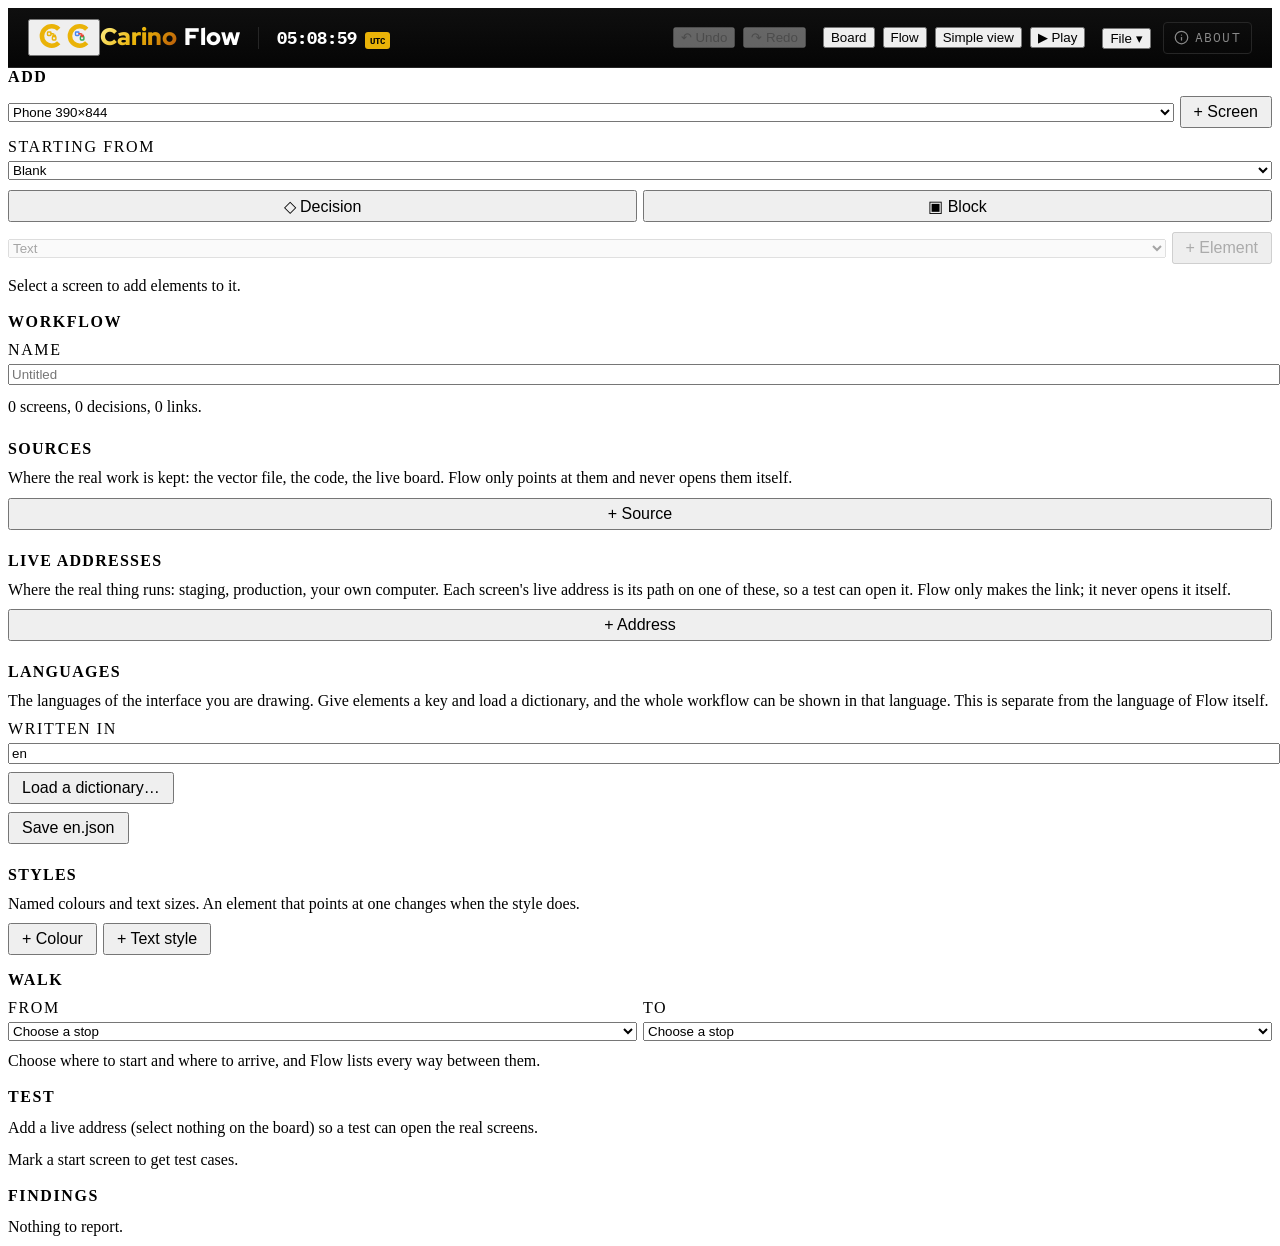
==== index.html @ 0b043e6c "Flow: draw the workflow of a user interface, checked as you draw A client-side tool on Topo's core a" ====
<!DOCTYPE html>
<html lang="en">
<head>
    <link rel="icon" type="image/svg+xml" href="logo.svg">
    <meta charset="UTF-8" />
    <meta name="viewport" content="width=device-width, initial-scale=1.0" />
    <!-- Privacy, not decoration. A workflow being drawn is someone's unreleased
         product, so the page is locked down as if it were secret: no Referer
         to anywhere, scripts from this origin only, and connect-src names
         this origin alone, so a script that got in could not send the
         document anywhere. A source's address (js/model.js safeUrl) is only
         ever a link the visitor clicks; nothing here fetches it. Styles stay
         'unsafe-inline' because the navbar writes style attributes and
         <style> blocks; neither can execute. Meta-delivered, because GitHub
         Pages sets no headers. tests/suites/privacy.js fails on any violation. -->
    <meta http-equiv="Content-Security-Policy" content="default-src 'self'; script-src 'self'; style-src 'self' 'unsafe-inline'; img-src 'self' data: blob:; font-src 'self'; connect-src 'self'; object-src 'none'; frame-src 'none'; base-uri 'none'; form-action 'none'; worker-src 'none'">
    <meta name="referrer" content="no-referrer">
    <title>Flow — Draw a User Interface Workflow</title>
    <!-- carino:head — generated by Carino-Systems/baseline/apply.py from sites.json; edit there, not here -->
    <meta name="description" content="Draw the workflow of a user interface in your browser — screens at any size, the decisions between them and what takes the user from one to the next, checked as you draw.">
    <meta name="carino:line" content="Draw a workflow that checks itself.">
    <link rel="canonical" href="https://flow.carino.systems/">
    <meta property="og:type" content="website">
    <meta property="og:site_name" content="Carino Systems">
    <meta property="og:title" content="Flow">
    <meta property="og:description" content="Draw the workflow of a user interface in your browser — screens at any size, the decisions between them and what takes the user from one to the next, checked as you draw.">
    <meta property="og:url" content="https://flow.carino.systems/">
    <script type="application/ld+json">{"@context": "https://schema.org", "@type": "WebApplication", "name": "Flow", "url": "https://flow.carino.systems/", "description": "Draw the workflow of a user interface in your browser — screens at any size, the decisions between them and what takes the user from one to the next, checked as you draw.", "operatingSystem": "Any (runs in a web browser)", "isAccessibleForFree": true, "author": {"@type": "Person", "name": "Miguel Cariño", "url": "https://carino.systems/"}}</script>
    <!-- /carino:head -->
    <!-- Theme before first paint, so neither theme flashes the other. A file
         rather than inline, because of the CSP above. -->
    <meta name="theme-color" content="#050505" id="carinoThemeColor">
    <script src="js/theme-boot.js"></script>
    <link rel="stylesheet" href="carino-ui.css">
    <link rel="stylesheet" href="fonts/carino-fonts.css">
    <link rel="stylesheet" href="css/app.css">
    <link rel="stylesheet" href="carino-theme.css">
</head>
<body>
<!-- Key words: the navbar shows them under its Language tab. -->
<ul data-carino-words hidden>
  <li>Screens</li>
  <li>Decisions</li>
  <li>Links</li>
  <li>Sources</li>
  <li>Findings</li>
  <li>Languages</li>
  <li>Play</li>
</ul>

    <!-- The editor's controls. carino-navbar.js moves this node into the navbar. -->
    <div class="flow-actions" data-carino-actions>
        <button id="undoBtn" class="cs-btn" data-act="undo" title="Undo (Ctrl+Z)" disabled>↶ Undo</button>
        <button id="redoBtn" class="cs-btn" data-act="redo" title="Redo (Ctrl+Shift+Z)" disabled>↷ Redo</button>
        <div class="cs-vdiv"></div>
        <!-- Two ways of looking at the same workflow, and Play. -->
        <button id="viewBoard" class="cs-btn" data-act="view-board" aria-pressed="true" title="Screens at their real size, where you put them">Board</button>
        <button id="viewFlow" class="cs-btn" data-act="view-flow" aria-pressed="false" title="Every screen as a card, laid out from the links">Flow</button>
        <button id="simpleBtn" class="cs-btn" data-act="simple">Simple view</button>
        <button id="playBtn" class="cs-btn primary" data-act="play" title="Click through the workflow from the start">▶ Play</button>
        <div class="cs-vdiv"></div>
        <div class="cs-menu">
            <button id="fileMenuBtn" class="cs-btn" aria-haspopup="true" aria-expanded="false">File <span class="cs-caret">▾</span></button>
            <div class="cs-menu-panel" role="menu" aria-labelledby="fileMenuBtn" hidden>
                <button class="cs-menu-item" role="menuitem" data-act="new">New workflow</button>
                <button class="cs-menu-item" role="menuitem" data-act="open">Open a file…</button>
                <button class="cs-menu-item" role="menuitem" data-act="save">Save a copy <span class="cs-menu-note">.json</span></button>
                <button class="cs-menu-item" role="menuitem" data-act="export-open">Export… <span class="cs-menu-note">pictures, report, link</span></button>
                <div class="cs-menu-div"></div>
                <!-- Only when this page is served by a Flow server (js/live.js). -->
                <button class="cs-menu-item" role="menuitem" data-act="live" id="liveMenu" hidden>Live… <span class="cs-menu-note">work on it together</span></button>
                <button class="cs-menu-item" role="menuitem" data-act="lib">Your workflows… <span class="cs-menu-note">in this browser</span></button>
                <div class="cs-menu-div"></div>
                <button class="cs-menu-item" role="menuitem" data-act="merge">Merge a part back in…</button>
                <button class="cs-menu-item" role="menuitem" data-act="sheet-in">Bring in a copy sheet… <span class="cs-menu-note">.csv</span></button>
                <div class="cs-menu-div"></div>
                <button class="cs-menu-item" role="menuitem" data-act="example">Open the example</button>
            </div>
        </div>
    </div>

    <!-- Workspace shell (carino-ui.css): the rail on the left, the board as the
         pane. At 900px and below carino-ui.js turns the rail into a drawer. -->
    <div class="ws flow-ws">
        <aside class="ws-rail flow-rail">
            <section class="rail-sec">
                <h2 class="rail-title">Add</h2>
                <div class="pf-inline">
                    <select class="select" id="addPreset" aria-label="Size of the new screen">
                        <option value="phone">Phone 390×844</option>
                        <option value="tablet">Tablet 820×1180</option>
                        <option value="laptop">Laptop 1366×768</option>
                        <option value="desktop">Desktop 1920×1080</option>
                        <option value="watch">Watch 198×242</option>
                        <option value="tv">TV 1920×1080</option>
                    </select>
                    <button type="button" class="btn btn-primary sm" data-act="add-screen">+ Screen</button>
                </div>
                <label class="pf"><span class="pf-l">Starting from</span><select class="select" id="addTemplate" aria-label="Template of the new screen"></select></label>
                <div class="pf-cols two">
                    <button type="button" class="btn btn-ghost sm" data-act="add-decision">◇ Decision</button>
                    <button type="button" class="btn btn-ghost sm" data-act="add-block" title="A group of elements drawn once and placed on many screens">▣ Block</button>
                </div>
                <div class="pf-inline">
                    <select class="select" id="addType" aria-label="Element to add" disabled></select>
                    <button type="button" class="btn btn-ghost sm" data-act="add-el" disabled>+ Element</button>
                </div>
                <p id="addHint" class="pf-note">Select a screen to add elements to it.</p>
            </section>

            <section class="rail-sec" id="railProps"></section>

            <section class="rail-sec">
                <h2 class="rail-title">Walk</h2>
                <div id="railWalk" class="rail-walk"></div>
            </section>

            <section class="rail-sec">
                <h2 class="rail-title">Test</h2>
                <div id="railTest" class="rail-walk"></div>
            </section>

            <section class="rail-sec">
                <h2 class="rail-title">Findings <span id="findingsCount" class="count"></span></h2>
                <div id="railFindings"></div>
            </section>

            <div data-carino-about hidden>
                <p>Flow draws the workflow of a user interface: its screens at any size, the decisions between them and what takes the user from one to the next. It checks the workflow as you draw.</p>
                <p>Runs in your browser. Nothing you add here is uploaded, and the addresses you save as sources are only links: Flow never opens them itself.</p>
                <p>The file format is published: <a href="https://github.com/MiguelCarino/Flow/blob/main/docs/FORMAT.md" target="_blank" rel="noopener">docs/FORMAT.md</a></p>
            </div>
            <div data-carino-howto hidden>
                <!-- Each line is a label and a whole sentence, so each translates as one piece. -->
                <p><strong>Screens:</strong> <span>Add a screen from the left, then select it to add text, buttons and inputs to it.</span></p>
                <p><strong>Links:</strong> <span>Select a stop and drag the blue arrow beside it onto another. Select the link to write what the user does and under which condition.</span></p>
                <p><strong>Decisions:</strong> <span>A decision is a question the system answers. Give it one branch per answer.</span></p>
                <p><strong>Sizes:</strong> <span>A screen can have several sizes. Its links belong to the screen, so the workflow is drawn once.</span></p>
                <p><strong>Flow view:</strong> <span>Shows every screen as a card, laid out from the links.</span></p>
                <p><strong>Walk:</strong> <span>Lists every way from one stop to another.</span></p>
                <p><strong>Play:</strong> <span>Clicks through the workflow from the start.</span></p>
                <p><strong>Test:</strong> <span>Add a live address (staging, say) and give screens their path on it. Flow lists every way from the start to an end as a test case. Run one: open each real screen in another tab and say whether it is as drawn.</span></p>
                <p><strong>Export:</strong> <span>File, Export gives the whole workflow, the selected screens, one marked way or one screen, as a document that merges back, pictures, a storyboard, a report, a copy sheet or a sealed link.</span></p>
                <p><strong>Live:</strong> <span>On a Flow server, File, Live starts a room: everyone with its link works on the workflow at once, and sees where the others point. The server only passes on what the browsers have encrypted.</span></p>
                <p><strong>Your workflows:</strong> <span>Keeps workflows in this browser, saving themselves on every change.</span></p>
                <p><strong>Languages:</strong> <span>Give elements a dictionary key and load the interface's dictionaries (es.json and so on) to show the whole workflow in another language. This is separate from the language of Flow itself.</span></p>
                <p><strong>Blocks and styles:</strong> <span>A block is drawn once and placed on many screens; a style is a named colour or text size. Change either and everything that uses it follows.</span></p>
                <p><strong>Select several:</strong> <span>Hold Shift and click, or hold Shift and drag a box. Then move, line up, space out, duplicate or delete them together.</span></p>
                <p><strong>Move around:</strong> <span>Drag the background, scroll to pan, and hold Ctrl while scrolling to zoom. On a touch screen, pinch with two fingers.</span></p>
                <p><strong>Keys:</strong> <span>Delete removes the selection, the arrows move it, Ctrl+D duplicates it, Ctrl+A selects all, Ctrl+Z undoes, Ctrl+S saves a copy.</span></p>
            </div>
        </aside>

        <main class="ws-pane flow-board grid-bg" id="boardPane">
            <!-- A document written by a newer Flow opens read-only: saving it
                 through this build would drop whatever the newer build added. -->
            <p id="roBanner" class="ro-banner" hidden>This workflow was made by a newer Flow. It is open to read only.</p>
            <svg id="board" class="flow-svg" xmlns="http://www.w3.org/2000/svg" role="img" aria-label="The workflow"></svg>
            <div id="boardEmpty" class="board-empty" hidden>
                <p class="be-title">Nothing here yet</p>
                <p>Add a screen from the left, or <button type="button" class="linklike" data-act="example">open the example</button>.</p>
            </div>
            <div class="board-bar">
                <button type="button" class="btn btn-ghost sm ws-toggle" data-ws-toggle aria-label="Open the panel">☰</button>
                <button type="button" class="btn btn-ghost sm" data-act="zoom-out" aria-label="Zoom out">−</button>
                <span id="zoomLabel" class="zoom-label">50%</span>
                <button type="button" class="btn btn-ghost sm" data-act="zoom-in" aria-label="Zoom in">+</button>
                <button type="button" class="btn btn-ghost sm" data-act="fit">Fit</button>
                <button type="button" id="liveTag" class="live-tag" data-act="live" hidden></button>
                <span id="keptTag" class="kept-tag" title="This workflow is kept in this browser and saves itself on every change" hidden>Kept</span>
            </div>
            <!-- The language of the workflow that is open. Flow's own language
                 is the navbar's; this changes only what the drawn screens say. -->
            <div id="langBar" class="lang-bar" hidden>
                <label for="flowLang">Workflow shown in</label>
                <select class="select" id="flowLang" title="The language of the interface you are drawing. It does not change the language of Flow itself."></select>
            </div>
            <!-- The Simple view's heading, over the board (js/simple.js). -->
            <div id="simpleBar" class="simple-bar" hidden></div>
            <div id="testPane" class="play-pane" role="region" aria-label="Test run" hidden></div>
            <div id="playPane" class="play-pane" role="region" aria-label="Play" hidden></div>
            <p id="status" class="status" role="status" aria-live="polite" hidden></p>
        </main>
        <div class="ws-scrim"></div>
    </div>

    <input type="file" id="filePick" accept=".json,application/json" hidden>
    <input type="file" id="anyPick" accept=".json,.csv,application/json,text/csv" hidden>

    <dialog id="exportDlg" class="dlg" aria-labelledby="exportTitle">
        <h2 id="exportTitle" class="rail-title">Export</h2>
        <fieldset class="dlg-set">
            <legend class="pf-l">What</legend>
            <label class="pf-check"><input type="radio" name="exportWhat" value="all" checked> <span>The whole workflow</span></label>
            <label class="pf-check"><input type="radio" name="exportWhat" value="selected"> <span>The selected screens and decisions</span></label>
            <label class="pf-check"><input type="radio" name="exportWhat" value="path"> <span>The way marked in Walk</span></label>
            <label class="pf-check"><input type="radio" name="exportWhat" value="screen"> <span>The selected screen, every size of it</span></label>
        </fieldset>
        <label class="pf"><span class="pf-l">As</span>
            <select class="select" id="exportAs">
                <option value="doc">A document that can be merged back (.flow.json)</option>
                <option value="map">One picture of the workflow, as it is on show</option>
                <option value="screens">A picture of each screen</option>
                <option value="storyboard">A storyboard of the marked way</option>
                <option value="report">A report to read, send or print (.html)</option>
                <option value="sheet">A copy sheet of every text (.csv)</option>
                <option value="cases">The test cases, whole workflow (.csv)</option>
                <option value="link">A sealed link</option>
            </select>
        </label>
        <label class="pf" id="exportPicOpts" hidden><span class="pf-l">Picture</span>
            <select class="select" id="exportFormat">
                <option value="png2">PNG, twice the size (sharp on any screen)</option>
                <option value="png1">PNG, actual size</option>
                <option value="png3">PNG, three times the size</option>
                <option value="svg">SVG (lines stay sharp at any size)</option>
            </select>
        </label>
        <div id="exportLinkOpts" hidden>
            <label class="pf"><span class="pf-l">Passphrase, 8 characters or more</span>
                <input class="input" type="text" id="exportPass" autocomplete="off" spellcheck="false">
            </label>
            <label class="pf-check"><input type="checkbox" id="exportSimple"> <span>Open it in the Simple view</span></label>
            <p class="pf-note">The workflow is encrypted here with this passphrase and put after the # of the link, which a browser never sends to a server. Whoever has both the link and the passphrase can open it.</p>
        </div>
        <label class="pf-check" id="exportSourcesRow" hidden><input type="checkbox" id="exportNoSources"> <span>Leave out where the real work is kept (the sources)</span></label>
        <div id="exportLinkOut" hidden>
            <textarea class="textarea" id="exportLink" rows="3" readonly aria-label="The sealed link"></textarea>
            <button type="button" class="btn btn-ghost sm" data-act="export-copy">Copy the link</button>
        </div>
        <p id="exportMsg" class="pf-note dlg-msg" role="status" aria-live="polite"></p>
        <div class="dlg-foot">
            <button type="button" class="btn btn-primary sm" id="exportGo" data-act="export-go">Export</button>
            <button type="button" class="btn btn-ghost sm" id="exportPrint" data-act="export-print" hidden>Open to print</button>
            <button type="button" class="btn btn-ghost sm" data-act="dlg-close" data-dlg="exportDlg">Close</button>
        </div>
    </dialog>

    <dialog id="libDlg" class="dlg" aria-labelledby="libTitle">
        <h2 id="libTitle" class="rail-title">Your workflows</h2>
        <p class="pf-note">Kept in this browser, on this computer. Nothing here is uploaded; clearing the browser's data removes them, so save a copy of what matters.</p>
        <div id="libList" class="lib-list"></div>
        <p id="libKeptNote" class="pf-note" hidden>The workflow that is open is kept, and saves itself on every change.</p>
        <div class="dlg-foot">
            <button type="button" class="btn btn-primary sm" id="libKeep" data-act="lib-keep">Keep the workflow that is open</button>
            <button type="button" class="btn btn-ghost sm" data-act="dlg-close" data-dlg="libDlg">Close</button>
        </div>
    </dialog>

    <dialog id="liveDlg" class="dlg" aria-labelledby="liveTitle">
        <h2 id="liveTitle" class="rail-title">Live</h2>
        <div id="liveBody" class="dlg-body"></div>
    </dialog>

    <dialog id="passDlg" class="dlg" aria-labelledby="passTitle">
        <h2 id="passTitle" class="rail-title">A sealed link</h2>
        <p class="pf-note">This link carries a workflow that only its passphrase opens. Whoever sent it has the passphrase.</p>
        <label class="pf"><span class="pf-l">Passphrase</span>
            <input class="input" type="text" id="passInput" autocomplete="off" spellcheck="false">
        </label>
        <p id="passMsg" class="pf-note dlg-msg" role="status" aria-live="polite"></p>
        <div class="dlg-foot">
            <button type="button" class="btn btn-primary sm" data-act="pass-go">Open it</button>
            <button type="button" class="btn btn-ghost sm" data-act="dlg-close" data-dlg="passDlg">Not now</button>
        </div>
    </dialog>
    <input type="file" id="dictPick" accept=".json,application/json" hidden>

    <script src="js/state.js"></script>
    <script src="js/i18n.js"></script>
    <script src="js/words-es.js"></script>
    <script src="js/words-pt-BR.js"></script>
    <script src="js/words-ja.js"></script>
    <script src="js/words-ru.js"></script>
    <script src="js/model.js"></script>
    <script src="js/data.js"></script>
    <script src="js/diagnostics.js"></script>
    <script src="js/ui.js"></script>
    <script src="js/lang.js"></script>
    <script src="js/flowview.js"></script>
    <script src="js/play.js"></script>
    <script src="js/simple.js"></script>
    <script src="js/test.js"></script>
    <script src="js/export.js"></script>
    <script src="js/share.js"></script>
    <script src="js/library.js"></script>
    <script src="js/live.js"></script>
    <script src="js/app.js"></script>
<script src="carino-navbar.js" data-app="Flow" data-repo="Flow" data-license="AGPL-3.0" defer></script>
<script src="carino-theme.js" data-mark="logo.svg" data-mark-color="logo-color.svg" defer></script>
<script src="carino-ui.js" defer></script>
<script src="carino-lang.js" defer></script>
</body>
</html>
---- fonts/carino-fonts.css ----
/* Carino brand fonts — self-hosted (IBM Plex Mono/Sans + Red Hat Display), latin + latin-ext + cyrillic.
   Generated from upstream OFL sources; replaces the Google Fonts <link>.
   Licences and required copyright notices: ./OFL.txt (SIL OFL 1.1). */
/* latin-ext */
@font-face {
  font-family: 'IBM Plex Mono';
  font-style: normal;
  font-weight: 400;
  font-display: swap;
  src: url(./IBMPlexMono-400-latin-ext.woff2) format('woff2');
  unicode-range: U+0100-02BA, U+02BD-02C5, U+02C7-02CC, U+02CE-02D7, U+02DD-02FF, U+0304, U+0308, U+0329, U+1D00-1DBF, U+1E00-1E9F, U+1EF2-1EFF, U+2020, U+20A0-20AB, U+20AD-20C0, U+2113, U+2C60-2C7F, U+A720-A7FF;
}
/* latin */
@font-face {
  font-family: 'IBM Plex Mono';
  font-style: normal;
  font-weight: 400;
  font-display: swap;
  src: url(./IBMPlexMono-400-latin.woff2) format('woff2');
  unicode-range: U+0000-00FF, U+0131, U+0152-0153, U+02BB-02BC, U+02C6, U+02DA, U+02DC, U+0304, U+0308, U+0329, U+2000-206F, U+20AC, U+2122, U+2191, U+2193, U+2212, U+2215, U+FEFF, U+FFFD;
}
/* latin-ext */
@font-face {
  font-family: 'IBM Plex Mono';
  font-style: normal;
  font-weight: 500;
  font-display: swap;
  src: url(./IBMPlexMono-500-latin-ext.woff2) format('woff2');
  unicode-range: U+0100-02BA, U+02BD-02C5, U+02C7-02CC, U+02CE-02D7, U+02DD-02FF, U+0304, U+0308, U+0329, U+1D00-1DBF, U+1E00-1E9F, U+1EF2-1EFF, U+2020, U+20A0-20AB, U+20AD-20C0, U+2113, U+2C60-2C7F, U+A720-A7FF;
}
/* latin */
@font-face {
  font-family: 'IBM Plex Mono';
  font-style: normal;
  font-weight: 500;
  font-display: swap;
  src: url(./IBMPlexMono-500-latin.woff2) format('woff2');
  unicode-range: U+0000-00FF, U+0131, U+0152-0153, U+02BB-02BC, U+02C6, U+02DA, U+02DC, U+0304, U+0308, U+0329, U+2000-206F, U+20AC, U+2122, U+2191, U+2193, U+2212, U+2215, U+FEFF, U+FFFD;
}
/* latin-ext */
@font-face {
  font-family: 'IBM Plex Mono';
  font-style: normal;
  font-weight: 600;
  font-display: swap;
  src: url(./IBMPlexMono-600-latin-ext.woff2) format('woff2');
  unicode-range: U+0100-02BA, U+02BD-02C5, U+02C7-02CC, U+02CE-02D7, U+02DD-02FF, U+0304, U+0308, U+0329, U+1D00-1DBF, U+1E00-1E9F, U+1EF2-1EFF, U+2020, U+20A0-20AB, U+20AD-20C0, U+2113, U+2C60-2C7F, U+A720-A7FF;
}
/* latin */
@font-face {
  font-family: 'IBM Plex Mono';
  font-style: normal;
  font-weight: 600;
  font-display: swap;
  src: url(./IBMPlexMono-600-latin.woff2) format('woff2');
  unicode-range: U+0000-00FF, U+0131, U+0152-0153, U+02BB-02BC, U+02C6, U+02DA, U+02DC, U+0304, U+0308, U+0329, U+2000-206F, U+20AC, U+2122, U+2191, U+2193, U+2212, U+2215, U+FEFF, U+FFFD;
}
/* latin-ext */
@font-face {
  font-family: 'IBM Plex Mono';
  font-style: normal;
  font-weight: 700;
  font-display: swap;
  src: url(./IBMPlexMono-700-latin-ext.woff2) format('woff2');
  unicode-range: U+0100-02BA, U+02BD-02C5, U+02C7-02CC, U+02CE-02D7, U+02DD-02FF, U+0304, U+0308, U+0329, U+1D00-1DBF, U+1E00-1E9F, U+1EF2-1EFF, U+2020, U+20A0-20AB, U+20AD-20C0, U+2113, U+2C60-2C7F, U+A720-A7FF;
}
/* latin */
@font-face {
  font-family: 'IBM Plex Mono';
  font-style: normal;
  font-weight: 700;
  font-display: swap;
  src: url(./IBMPlexMono-700-latin.woff2) format('woff2');
  unicode-range: U+0000-00FF, U+0131, U+0152-0153, U+02BB-02BC, U+02C6, U+02DA, U+02DC, U+0304, U+0308, U+0329, U+2000-206F, U+20AC, U+2122, U+2191, U+2193, U+2212, U+2215, U+FEFF, U+FFFD;
}
/* latin-ext */
@font-face {
  font-family: 'IBM Plex Sans';
  font-style: normal;
  font-weight: 300;
  font-stretch: 100%;
  font-display: swap;
  src: url(./IBMPlexSans-300-latin-ext.woff2) format('woff2');
  unicode-range: U+0100-02BA, U+02BD-02C5, U+02C7-02CC, U+02CE-02D7, U+02DD-02FF, U+0304, U+0308, U+0329, U+1D00-1DBF, U+1E00-1E9F, U+1EF2-1EFF, U+2020, U+20A0-20AB, U+20AD-20C0, U+2113, U+2C60-2C7F, U+A720-A7FF;
}
/* latin */
@font-face {
  font-family: 'IBM Plex Sans';
  font-style: normal;
  font-weight: 300;
  font-stretch: 100%;
  font-display: swap;
  src: url(./IBMPlexSans-300-latin.woff2) format('woff2');
  unicode-range: U+0000-00FF, U+0131, U+0152-0153, U+02BB-02BC, U+02C6, U+02DA, U+02DC, U+0304, U+0308, U+0329, U+2000-206F, U+20AC, U+2122, U+2191, U+2193, U+2212, U+2215, U+FEFF, U+FFFD;
}
/* latin-ext */
@font-face {
  font-family: 'IBM Plex Sans';
  font-style: normal;
  font-weight: 400;
  font-stretch: 100%;
  font-display: swap;
  src: url(./IBMPlexSans-400-latin-ext.woff2) format('woff2');
  unicode-range: U+0100-02BA, U+02BD-02C5, U+02C7-02CC, U+02CE-02D7, U+02DD-02FF, U+0304, U+0308, U+0329, U+1D00-1DBF, U+1E00-1E9F, U+1EF2-1EFF, U+2020, U+20A0-20AB, U+20AD-20C0, U+2113, U+2C60-2C7F, U+A720-A7FF;
}
/* latin */
@font-face {
  font-family: 'IBM Plex Sans';
  font-style: normal;
  font-weight: 400;
  font-stretch: 100%;
  font-display: swap;
  src: url(./IBMPlexSans-400-latin.woff2) format('woff2');
  unicode-range: U+0000-00FF, U+0131, U+0152-0153, U+02BB-02BC, U+02C6, U+02DA, U+02DC, U+0304, U+0308, U+0329, U+2000-206F, U+20AC, U+2122, U+2191, U+2193, U+2212, U+2215, U+FEFF, U+FFFD;
}
/* latin-ext */
@font-face {
  font-family: 'IBM Plex Sans';
  font-style: normal;
  font-weight: 500;
  font-stretch: 100%;
  font-display: swap;
  src: url(./IBMPlexSans-500-latin-ext.woff2) format('woff2');
  unicode-range: U+0100-02BA, U+02BD-02C5, U+02C7-02CC, U+02CE-02D7, U+02DD-02FF, U+0304, U+0308, U+0329, U+1D00-1DBF, U+1E00-1E9F, U+1EF2-1EFF, U+2020, U+20A0-20AB, U+20AD-20C0, U+2113, U+2C60-2C7F, U+A720-A7FF;
}
/* latin */
@font-face {
  font-family: 'IBM Plex Sans';
  font-style: normal;
  font-weight: 500;
  font-stretch: 100%;
  font-display: swap;
  src: url(./IBMPlexSans-500-latin.woff2) format('woff2');
  unicode-range: U+0000-00FF, U+0131, U+0152-0153, U+02BB-02BC, U+02C6, U+02DA, U+02DC, U+0304, U+0308, U+0329, U+2000-206F, U+20AC, U+2122, U+2191, U+2193, U+2212, U+2215, U+FEFF, U+FFFD;
}
/* latin-ext */
@font-face {
  font-family: 'IBM Plex Sans';
  font-style: normal;
  font-weight: 600;
  font-stretch: 100%;
  font-display: swap;
  src: url(./IBMPlexSans-600-latin-ext.woff2) format('woff2');
  unicode-range: U+0100-02BA, U+02BD-02C5, U+02C7-02CC, U+02CE-02D7, U+02DD-02FF, U+0304, U+0308, U+0329, U+1D00-1DBF, U+1E00-1E9F, U+1EF2-1EFF, U+2020, U+20A0-20AB, U+20AD-20C0, U+2113, U+2C60-2C7F, U+A720-A7FF;
}
/* latin */
@font-face {
  font-family: 'IBM Plex Sans';
  font-style: normal;
  font-weight: 600;
  font-stretch: 100%;
  font-display: swap;
  src: url(./IBMPlexSans-600-latin.woff2) format('woff2');
  unicode-range: U+0000-00FF, U+0131, U+0152-0153, U+02BB-02BC, U+02C6, U+02DA, U+02DC, U+0304, U+0308, U+0329, U+2000-206F, U+20AC, U+2122, U+2191, U+2193, U+2212, U+2215, U+FEFF, U+FFFD;
}
/* latin-ext */
@font-face {
  font-family: 'IBM Plex Sans';
  font-style: normal;
  font-weight: 700;
  font-stretch: 100%;
  font-display: swap;
  src: url(./IBMPlexSans-700-latin-ext.woff2) format('woff2');
  unicode-range: U+0100-02BA, U+02BD-02C5, U+02C7-02CC, U+02CE-02D7, U+02DD-02FF, U+0304, U+0308, U+0329, U+1D00-1DBF, U+1E00-1E9F, U+1EF2-1EFF, U+2020, U+20A0-20AB, U+20AD-20C0, U+2113, U+2C60-2C7F, U+A720-A7FF;
}
/* latin */
@font-face {
  font-family: 'IBM Plex Sans';
  font-style: normal;
  font-weight: 700;
  font-stretch: 100%;
  font-display: swap;
  src: url(./IBMPlexSans-700-latin.woff2) format('woff2');
  unicode-range: U+0000-00FF, U+0131, U+0152-0153, U+02BB-02BC, U+02C6, U+02DA, U+02DC, U+0304, U+0308, U+0329, U+2000-206F, U+20AC, U+2122, U+2191, U+2193, U+2212, U+2215, U+FEFF, U+FFFD;
}
/* latin-ext */
@font-face {
  font-family: 'Red Hat Display';
  font-style: normal;
  font-weight: 400;
  font-display: swap;
  src: url(./RedHatDisplay-400-latin-ext.woff2) format('woff2');
  unicode-range: U+0100-02BA, U+02BD-02C5, U+02C7-02CC, U+02CE-02D7, U+02DD-02FF, U+0304, U+0308, U+0329, U+1D00-1DBF, U+1E00-1E9F, U+1EF2-1EFF, U+2020, U+20A0-20AB, U+20AD-20C0, U+2113, U+2C60-2C7F, U+A720-A7FF;
}
/* latin */
@font-face {
  font-family: 'Red Hat Display';
  font-style: normal;
  font-weight: 400;
  font-display: swap;
  src: url(./RedHatDisplay-400-latin.woff2) format('woff2');
  unicode-range: U+0000-00FF, U+0131, U+0152-0153, U+02BB-02BC, U+02C6, U+02DA, U+02DC, U+0304, U+0308, U+0329, U+2000-206F, U+20AC, U+2122, U+2191, U+2193, U+2212, U+2215, U+FEFF, U+FFFD;
}
/* latin-ext */
@font-face {
  font-family: 'Red Hat Display';
  font-style: normal;
  font-weight: 500;
  font-display: swap;
  src: url(./RedHatDisplay-500-latin-ext.woff2) format('woff2');
  unicode-range: U+0100-02BA, U+02BD-02C5, U+02C7-02CC, U+02CE-02D7, U+02DD-02FF, U+0304, U+0308, U+0329, U+1D00-1DBF, U+1E00-1E9F, U+1EF2-1EFF, U+2020, U+20A0-20AB, U+20AD-20C0, U+2113, U+2C60-2C7F, U+A720-A7FF;
}
/* latin */
@font-face {
  font-family: 'Red Hat Display';
  font-style: normal;
  font-weight: 500;
  font-display: swap;
  src: url(./RedHatDisplay-500-latin.woff2) format('woff2');
  unicode-range: U+0000-00FF, U+0131, U+0152-0153, U+02BB-02BC, U+02C6, U+02DA, U+02DC, U+0304, U+0308, U+0329, U+2000-206F, U+20AC, U+2122, U+2191, U+2193, U+2212, U+2215, U+FEFF, U+FFFD;
}
/* latin-ext */
@font-face {
  font-family: 'Red Hat Display';
  font-style: normal;
  font-weight: 700;
  font-display: swap;
  src: url(./RedHatDisplay-700-latin-ext.woff2) format('woff2');
  unicode-range: U+0100-02BA, U+02BD-02C5, U+02C7-02CC, U+02CE-02D7, U+02DD-02FF, U+0304, U+0308, U+0329, U+1D00-1DBF, U+1E00-1E9F, U+1EF2-1EFF, U+2020, U+20A0-20AB, U+20AD-20C0, U+2113, U+2C60-2C7F, U+A720-A7FF;
}
/* latin */
@font-face {
  font-family: 'Red Hat Display';
  font-style: normal;
  font-weight: 700;
  font-display: swap;
  src: url(./RedHatDisplay-700-latin.woff2) format('woff2');
  unicode-range: U+0000-00FF, U+0131, U+0152-0153, U+02BB-02BC, U+02C6, U+02DA, U+02DC, U+0304, U+0308, U+0329, U+2000-206F, U+20AC, U+2122, U+2191, U+2193, U+2212, U+2215, U+FEFF, U+FFFD;
}
/* latin-ext */
@font-face {
  font-family: 'Red Hat Display';
  font-style: normal;
  font-weight: 800;
  font-display: swap;
  src: url(./RedHatDisplay-800-latin-ext.woff2) format('woff2');
  unicode-range: U+0100-02BA, U+02BD-02C5, U+02C7-02CC, U+02CE-02D7, U+02DD-02FF, U+0304, U+0308, U+0329, U+1D00-1DBF, U+1E00-1E9F, U+1EF2-1EFF, U+2020, U+20A0-20AB, U+20AD-20C0, U+2113, U+2C60-2C7F, U+A720-A7FF;
}
/* latin */
@font-face {
  font-family: 'Red Hat Display';
  font-style: normal;
  font-weight: 800;
  font-display: swap;
  src: url(./RedHatDisplay-800-latin.woff2) format('woff2');
  unicode-range: U+0000-00FF, U+0131, U+0152-0153, U+02BB-02BC, U+02C6, U+02DA, U+02DC, U+0304, U+0308, U+0329, U+2000-206F, U+20AC, U+2122, U+2191, U+2193, U+2212, U+2215, U+FEFF, U+FFFD;
}
/* latin-ext */
@font-face {
  font-family: 'Red Hat Display';
  font-style: normal;
  font-weight: 900;
  font-display: swap;
  src: url(./RedHatDisplay-900-latin-ext.woff2) format('woff2');
  unicode-range: U+0100-02BA, U+02BD-02C5, U+02C7-02CC, U+02CE-02D7, U+02DD-02FF, U+0304, U+0308, U+0329, U+1D00-1DBF, U+1E00-1E9F, U+1EF2-1EFF, U+2020, U+20A0-20AB, U+20AD-20C0, U+2113, U+2C60-2C7F, U+A720-A7FF;
}
/* latin */
@font-face {
  font-family: 'Red Hat Display';
  font-style: normal;
  font-weight: 900;
  font-display: swap;
  src: url(./RedHatDisplay-900-latin.woff2) format('woff2');
  unicode-range: U+0000-00FF, U+0131, U+0152-0153, U+02BB-02BC, U+02C6, U+02DA, U+02DC, U+0304, U+0308, U+0329, U+2000-206F, U+20AC, U+2122, U+2191, U+2193, U+2212, U+2215, U+FEFF, U+FFFD;
}

/* ---------------------------------------------------------------
   Cyrillic (Russian). Gated by unicode-range, so visitors reading
   any other language never download these files.
   Declared per weight rather than as one variable-weight range:
   when a family also has discrete-weight latin faces, browsers
   match a discrete face first and skip a range face entirely.
   Red Hat Display/Text have no Cyrillic glyphs upstream, so Russian
   headings fall through the existing stack to IBM Plex Sans.
   --------------------------------------------------------------- */
/* cyrillic */
@font-face {
  font-family: 'IBM Plex Mono';
  font-style: normal;
  font-weight: 400;
  font-display: swap;
  src: url(./IBMPlexMono-400-cyrillic.woff2) format('woff2');
  unicode-range: U+0301, U+0400-045F, U+0490-0491, U+04B0-04B1, U+2116;
}

/* cyrillic */
@font-face {
  font-family: 'IBM Plex Mono';
  font-style: normal;
  font-weight: 500;
  font-display: swap;
  src: url(./IBMPlexMono-500-cyrillic.woff2) format('woff2');
  unicode-range: U+0301, U+0400-045F, U+0490-0491, U+04B0-04B1, U+2116;
}

/* cyrillic */
@font-face {
  font-family: 'IBM Plex Mono';
  font-style: normal;
  font-weight: 600;
  font-display: swap;
  src: url(./IBMPlexMono-600-cyrillic.woff2) format('woff2');
  unicode-range: U+0301, U+0400-045F, U+0490-0491, U+04B0-04B1, U+2116;
}

/* cyrillic */
@font-face {
  font-family: 'IBM Plex Mono';
  font-style: normal;
  font-weight: 700;
  font-display: swap;
  src: url(./IBMPlexMono-700-cyrillic.woff2) format('woff2');
  unicode-range: U+0301, U+0400-045F, U+0490-0491, U+04B0-04B1, U+2116;
}

/* cyrillic */
@font-face {
  font-family: 'IBM Plex Sans';
  font-style: normal;
  font-weight: 300;
  font-stretch: 100%;
  font-display: swap;
  src: url(./IBMPlexSans-cyrillic.woff2) format('woff2');
  unicode-range: U+0301, U+0400-045F, U+0490-0491, U+04B0-04B1, U+2116;
}

/* cyrillic */
@font-face {
  font-family: 'IBM Plex Sans';
  font-style: normal;
  font-weight: 400;
  font-stretch: 100%;
  font-display: swap;
  src: url(./IBMPlexSans-cyrillic.woff2) format('woff2');
  unicode-range: U+0301, U+0400-045F, U+0490-0491, U+04B0-04B1, U+2116;
}

/* cyrillic */
@font-face {
  font-family: 'IBM Plex Sans';
  font-style: normal;
  font-weight: 500;
  font-stretch: 100%;
  font-display: swap;
  src: url(./IBMPlexSans-cyrillic.woff2) format('woff2');
  unicode-range: U+0301, U+0400-045F, U+0490-0491, U+04B0-04B1, U+2116;
}

/* cyrillic */
@font-face {
  font-family: 'IBM Plex Sans';
  font-style: normal;
  font-weight: 600;
  font-stretch: 100%;
  font-display: swap;
  src: url(./IBMPlexSans-cyrillic.woff2) format('woff2');
  unicode-range: U+0301, U+0400-045F, U+0490-0491, U+04B0-04B1, U+2116;
}

/* cyrillic */
@font-face {
  font-family: 'IBM Plex Sans';
  font-style: normal;
  font-weight: 700;
  font-stretch: 100%;
  font-display: swap;
  src: url(./IBMPlexSans-cyrillic.woff2) format('woff2');
  unicode-range: U+0301, U+0400-045F, U+0490-0491, U+04B0-04B1, U+2116;
}
---- css/app.css ----
/* Flow's own styles. The shell, buttons, inputs and tokens come from
   carino-ui.css; this file is the board and the rail's fields. */

/* ---- Layout: the rail and the board fill the window under the navbar ---- */
.flow-ws { height: calc(100dvh - var(--nav-h)); min-height: 0; }
.flow-rail { gap: 18px; }
.flow-board { position: relative; padding: 0; overflow: hidden; }
.flow-svg { position: absolute; inset: 0; width: 100%; height: 100%; display: block; touch-action: none; user-select: none; -webkit-user-select: none; cursor: grab; }
.flow-svg:active { cursor: grabbing; }

/* The board is a light document in both themes, like a sheet of paper. */
.grid-bg {
    background-color: #f8fafc;
    background-image: radial-gradient(#cbd5e1 1px, transparent 1px);
    background-size: 24px 24px;
}

/* ---- On the board ---- */
.flow-svg .stop, .flow-svg .el, .flow-svg .link { cursor: pointer; }
.flow-svg .screen.sel > .frame { stroke: #2563eb; }
.flow-svg [data-h="resize"] { cursor: nwse-resize; }
.flow-svg [data-h="link"] { cursor: crosshair; }
.flow-svg .size-chip { cursor: pointer; }
.flow-svg text { user-select: none; -webkit-user-select: none; }

.board-empty { position: absolute; inset: 0; display: flex; flex-direction: column; align-items: center; justify-content: center; gap: 6px; color: #475569; font-family: var(--sans); pointer-events: none; text-align: center; padding: 24px; }
.board-empty[hidden] { display: none; }
.board-empty .be-title { font-family: var(--display); font-size: var(--fs-lg); font-weight: 700; color: #0f172a; margin: 0; }
.board-empty p { margin: 0; }
.board-empty .linklike { pointer-events: auto; color: #1d4ed8; }

.board-bar { position: absolute; left: 12px; bottom: 12px; display: flex; align-items: center; gap: 6px; padding: 6px; border-radius: 8px; background: var(--bg-card); border: 1px solid var(--border); }
.zoom-label { min-width: 44px; text-align: center; font-family: var(--mono); font-size: var(--fs-label); color: var(--text-sec); }
.status { position: absolute; left: 50%; bottom: 14px; transform: translateX(-50%); margin: 0; max-width: min(520px, calc(100% - 24px)); padding: 8px 14px; border-radius: 8px; background: var(--bg-card); border: 1px solid var(--border); color: var(--text); font-size: var(--fs-sm); }
.status.bad { border-color: var(--err); }
.status[hidden] { display: none; }
.ro-banner { position: absolute; top: 12px; left: 50%; transform: translateX(-50%); z-index: 2; margin: 0; padding: 8px 14px; border-radius: 8px; background: var(--bg-card); border: 1px solid var(--warn); color: var(--text); font-size: var(--fs-sm); }
.ro-banner[hidden] { display: none; }

/* ---- The navbar's controls ---- */
.cs-vdiv { width: 1px; height: 20px; background: var(--border); align-self: center; }

/* ---- The rail ---- */
.rail-sec { display: flex; flex-direction: column; gap: 10px; }
.rail-sec + .rail-sec { padding-top: 16px; border-top: 1px solid var(--border); }
.rail-title { margin: 0; font-family: var(--mono); font-size: var(--fs-btn); font-weight: 700; text-transform: uppercase; letter-spacing: 0.1em; color: var(--accent); }
.rail-title .count { margin-left: 6px; color: var(--text-sec); }
.btn.sm { height: 32px; padding: 0 12px; font-size: var(--fs-label); }
.btn.wide { width: 100%; justify-content: center; }
.btn.danger { color: #fca5a5; }
.btn.danger:hover { border-color: var(--err); color: var(--err); background: rgba(239,68,68,0.08); }
.palette { display: grid; grid-template-columns: repeat(3, 1fr); gap: 6px; }
.palette .btn { justify-content: center; padding: 0 6px; }

.pf { display: flex; flex-direction: column; gap: 5px; min-width: 0; }
.pf-l { font-family: var(--mono); font-size: var(--fs-micro); text-transform: uppercase; letter-spacing: 0.1em; color: var(--text-muted); }
.pf .input, .pf .select, .pf .textarea, .pf-inline .select, .pf-inline .input { width: 100%; min-width: 0; }
.pf .textarea { resize: vertical; min-height: 56px; }
.pf-inline { display: flex; gap: 6px; align-items: center; }
.pf-inline .btn { flex: none; }
.pf-cols { display: grid; grid-template-columns: repeat(3, 1fr); gap: 6px; }
.pf-cols.two { grid-template-columns: repeat(2, 1fr); }
.pf-cols.four { grid-template-columns: repeat(4, 1fr); }
.pf-check { display: flex; align-items: center; gap: 8px; font-size: var(--fs-sm); color: var(--text-sec); cursor: pointer; }
.pf-check input { accent-color: var(--accent); width: 16px; height: 16px; }
.pf-group { display: flex; flex-direction: column; gap: 8px; padding-top: 12px; border-top: 1px dashed var(--border); }
.pf-head { font-family: var(--mono); font-size: var(--fs-label); font-weight: 700; text-transform: uppercase; letter-spacing: 0.08em; color: var(--text-sec); }
.pf-note { margin: 0; font-size: var(--fs-sm); line-height: 1.45; color: var(--text-muted); }
.pf-note[hidden] { display: none; }
.pf-warn { margin: 0; font-size: var(--fs-sm); color: #fca5a5; }
.pf-warn[hidden] { display: none; }
.pf-foot { padding-top: 12px; border-top: 1px dashed var(--border); }
.pf-list { list-style: none; margin: 0; padding: 0; display: flex; flex-direction: column; gap: 2px; }
.pf-row { width: 100%; text-align: left; padding: 6px 8px; border: 0; border-radius: 5px; background: transparent; color: var(--text); font-family: var(--sans); font-size: var(--fs-sm); cursor: pointer; }
.pf-row:hover, .pf-row:focus-visible { background: var(--accent-faint); color: var(--accent); outline: none; }
.pf-row .dim, .dim { color: var(--text-muted); }
.pf-open { font-size: var(--fs-sm); color: var(--accent); text-decoration: none; }
.pf-open:hover { text-decoration: underline; }
.linklike { padding: 0; border: 0; background: none; color: var(--accent); font: inherit; cursor: pointer; text-decoration: underline; text-underline-offset: 2px; }

.size-card { display: flex; flex-direction: column; gap: 8px; padding: 10px; border: 1px solid var(--border); border-radius: 8px; background: var(--bg-elev); }
.size-card.on { border-color: var(--accent-dim); }
.size-on { flex: none; font-family: var(--mono); font-size: var(--fs-micro); text-transform: uppercase; letter-spacing: 0.08em; color: var(--accent); }

.finding { margin: 0 0 6px; border: 1px solid var(--border); border-left: 3px solid var(--warn); border-radius: 6px; background: var(--bg-elev); }
.finding.err { border-left-color: var(--err); }
.finding.pinned { border-color: var(--accent-dim); border-left-color: var(--accent); }
.finding.gone { border-left-color: var(--border); }
.f-text { display: block; width: 100%; padding: 8px 10px 4px; text-align: left; border: 0; background: none; color: var(--text); font-family: var(--sans); font-size: var(--fs-sm); line-height: 1.4; cursor: pointer; }
.f-text:not([data-act]) { cursor: default; }
.f-text:hover, .f-text:focus-visible { color: var(--accent); outline: none; }
.f-group { display: block; font-family: var(--mono); font-size: var(--fs-micro); text-transform: uppercase; letter-spacing: 0.1em; color: var(--text-muted); }
.f-acts { display: flex; gap: 4px; padding: 0 6px 6px; }
.f-btn { padding: 3px 8px; border: 1px solid transparent; border-radius: 5px; background: none; color: var(--text-muted); font-family: var(--mono); font-size: var(--fs-micro); text-transform: uppercase; letter-spacing: 0.08em; cursor: pointer; }
.f-btn:hover, .f-btn:focus-visible { border-color: var(--accent-dim); color: var(--accent); outline: none; }
.f-btn.on { color: var(--accent); border-color: var(--accent-dim); }
.f-btn:disabled { opacity: 0.35; pointer-events: none; }
.f-take { padding: 2px 8px 0; }
.f-take .input { width: 100%; margin-bottom: 6px; }
.f-take .f-acts { padding: 0 0 8px; }
.f-why { margin: 0; padding: 2px 10px 6px; font-size: var(--fs-sm); color: var(--text-sec); }
.finding.gone .f-why { padding-top: 8px; }
.f-more { margin-top: 4px; }
.f-more summary { padding: 6px 2px; font-family: var(--mono); font-size: var(--fs-label); text-transform: uppercase; letter-spacing: 0.08em; color: var(--text-sec); cursor: pointer; }

@media (max-width: 900px) {
    .flow-ws { height: calc(100dvh - var(--nav-h)); }
}

.pf-cols .btn { justify-content: center; padding: 0 6px; }
.swatch { flex: none; width: 36px; height: 32px; padding: 2px; border: 1px solid var(--border); border-radius: 6px; background: var(--bg-elev); cursor: pointer; }

/* ---- The workflow's language, over the board ---- */
.lang-bar { position: absolute; right: 12px; bottom: 12px; display: flex; align-items: center; gap: 8px; padding: 6px 8px 6px 12px; border-radius: 8px; background: var(--bg-card); border: 1px solid var(--border); }
.lang-bar[hidden] { display: none; }
.lang-bar label { font-family: var(--mono); font-size: var(--fs-micro); text-transform: uppercase; letter-spacing: 0.1em; color: var(--text-muted); white-space: nowrap; }
.lang-bar .select { width: auto; min-width: 120px; height: 32px; padding-top: 0; padding-bottom: 0; }
.input.code { flex: none; width: 76px !important; font-family: var(--mono); }

/* ---- Walk ---- */
.rail-walk { display: flex; flex-direction: column; gap: 8px; }
.walk-path { display: flex; flex-wrap: wrap; align-items: center; gap: 4px 6px; width: 100%; padding: 8px 10px; text-align: left; border: 1px solid var(--border); border-radius: 6px; background: var(--bg-elev); color: var(--text); font-family: var(--sans); font-size: var(--fs-sm); line-height: 1.35; cursor: pointer; }
.walk-path:hover, .walk-path:focus-visible { border-color: var(--accent-dim); outline: none; }
.walk-path.on { border-color: var(--accent); background: var(--accent-faint); }
.wp-stop { font-weight: 600; }
.wp-via { color: var(--text-muted); }
.wp-via::before { content: "\2192\00a0"; }
.wp-via::after { content: "\00a0\2192"; }

/* ---- Flow view: cards do not move ---- */
body.flow-view .flow-svg .stop { cursor: pointer; }

/* ---- Play ---- */
.play-pane { position: absolute; inset: 0; z-index: 5; display: flex; flex-direction: column; background: var(--bg); color: var(--text); }
.play-pane[hidden] { display: none; }
.pl-top { display: flex; align-items: center; justify-content: space-between; gap: 12px; padding: 10px 16px; border-bottom: 1px solid var(--border); background: var(--bg-card); }
.pl-crumbs { min-width: 0; font-size: var(--fs-sm); color: var(--text-sec); overflow: hidden; text-overflow: ellipsis; white-space: nowrap; direction: rtl; text-align: left; }
.pl-sep { color: var(--text-muted); padding: 0 2px; }
.pl-btns { display: flex; gap: 6px; flex: none; }
.pl-body { flex: 1; min-height: 0; display: flex; }
.pl-stage { flex: 1; min-width: 0; display: flex; align-items: center; justify-content: center; padding: 20px; background: #f8fafc; }
.pl-screen { max-width: 100%; max-height: 100%; width: 100%; height: 100%; }
.pl-hot[data-act] { cursor: pointer; }
.pl-hot[data-act]:hover, .pl-hot[data-act]:focus-visible { fill-opacity: 0.18; outline: none; }
.pl-decision { max-width: 520px; padding: 32px; text-align: center; color: #0f172a; }
.pl-kicker { margin: 0 0 8px; font-family: var(--mono); font-size: var(--fs-label); text-transform: uppercase; letter-spacing: 0.1em; color: #b45309; }
.pl-question { margin: 0; font-family: var(--display); font-size: 1.6rem; font-weight: 700; line-height: 1.25; }
.pl-side { flex: none; width: 300px; padding: 16px; display: flex; flex-direction: column; gap: 8px; border-left: 1px solid var(--border); background: var(--bg-card); overflow-y: auto; }
.pl-way { display: flex; flex-direction: column; gap: 2px; width: 100%; padding: 10px 12px; text-align: left; border: 1px solid var(--border); border-radius: 8px; background: var(--bg-elev); color: var(--text); font-family: var(--sans); cursor: pointer; }
.pl-way:hover, .pl-way:focus-visible { border-color: var(--accent); background: var(--accent-faint); outline: none; }
.pl-what { font-size: var(--fs-sec); font-weight: 600; }
.pl-to { font-size: var(--fs-sm); color: var(--text-muted); }
@media (max-width: 700px) {
    .pl-body { flex-direction: column; }
    .pl-side { width: auto; border-left: 0; border-top: 1px solid var(--border); max-height: 40%; }
}

/* ---- Dialogs ---- */
.dlg { width: min(520px, calc(100vw - 32px)); max-height: calc(100dvh - 48px); padding: 20px; border: 1px solid var(--border); border-radius: 12px; background: var(--bg-card); color: var(--text); overflow-y: auto; }
.dlg[open] { display: flex; flex-direction: column; gap: 12px; }
.dlg::backdrop { background: rgba(0,0,0,0.6); }
.dlg-set { display: flex; flex-direction: column; gap: 8px; margin: 0; padding: 0; border: 0; }
.dlg-set legend { padding: 0 0 6px; }
.dlg .pf-check input:disabled + span { opacity: 0.4; }
.dlg-foot { display: flex; flex-wrap: wrap; gap: 8px; padding-top: 12px; border-top: 1px solid var(--border); }
.dlg-msg { min-height: 1.4em; }
.dlg-msg.bad { color: #fca5a5; }
.dlg .textarea { width: 100%; font-family: var(--mono); font-size: var(--fs-micro); word-break: break-all; margin-bottom: 6px; }
.dlg .select, .dlg .input { width: 100%; }
[hidden] { display: none !important; }
.lib-list { display: flex; flex-direction: column; gap: 8px; }
.lib-card { display: flex; align-items: center; gap: 12px; padding: 10px 12px; border: 1px solid var(--border); border-radius: 8px; background: var(--bg-elev); }
.lib-card.on { border-color: var(--accent-dim); }
.lib-main { flex: 1; min-width: 0; }
.lib-name { margin: 0 0 2px; font-weight: 600; overflow: hidden; text-overflow: ellipsis; white-space: nowrap; }
.lib-acts { display: flex; gap: 6px; flex: none; }
.kept-tag { padding: 0 8px; font-family: var(--mono); font-size: var(--fs-micro); text-transform: uppercase; letter-spacing: 0.1em; color: var(--ok); }

/* ---- Test ---- */
.tc-row { display: flex; align-items: center; gap: 6px; }
.tc-name { flex: 1; min-width: 0; font-size: var(--fs-sm); line-height: 1.35; }
.tc-run { flex: 1; min-width: 0; display: flex; align-items: baseline; gap: 8px; padding: 6px 8px; text-align: left; border: 1px solid var(--border); border-radius: 6px; background: var(--bg-elev); color: var(--text); font-family: var(--sans); cursor: pointer; }
.tc-run:hover, .tc-run:focus-visible { border-color: var(--accent-dim); outline: none; }
.tp-mark { flex: none; width: 1.1em; text-align: center; font-weight: 700; color: var(--text-muted); }
.pass .tp-mark, .tp-verdict.pass { color: var(--ok); }
.fail .tp-mark, .tp-verdict.fail { color: var(--err); }
.tp-head { direction: ltr; }
.tp-verdict { margin-left: 8px; color: var(--text-sec); }
.tp-side { width: 340px; }
.tp-name { margin: 0; font-family: var(--display); font-size: var(--fs-lg); font-weight: 700; }
.tp-open { align-self: flex-start; text-decoration: none; }
.tp-url { margin: 0; font-family: var(--mono); font-size: var(--fs-micro); color: var(--text-muted); word-break: break-all; }
.tp-side .input, .tp-side .textarea { width: 100%; }
.tp-marks { display: flex; flex-wrap: wrap; gap: 6px; }
.tp-pass.on { border-color: var(--ok); color: var(--ok); }
.tp-fail.on { border-color: var(--err); color: var(--err); }
.tp-marks .btn-ghost.on { border-color: var(--accent); color: var(--accent); }
.tp-steps { list-style: none; margin: 8px 0 0; padding: 8px 0 0; border-top: 1px solid var(--border); display: flex; flex-direction: column; gap: 2px; }
.tp-step { display: flex; align-items: baseline; gap: 8px; width: 100%; padding: 6px 8px; text-align: left; border: 1px solid transparent; border-radius: 6px; background: none; color: var(--text); font-family: var(--sans); font-size: var(--fs-sm); cursor: pointer; }
.tp-step .dim { margin-left: auto; font-size: var(--fs-micro); }
.tp-step.at { border-color: var(--accent-dim); background: var(--accent-faint); }
.tp-step:hover, .tp-step:focus-visible { border-color: var(--accent-dim); outline: none; }

/* ---- The Simple view: the board, a heading and Play; nothing to edit ---- */
body.simple .flow-rail, body.simple .ws-toggle, body.simple .ws-scrim, body.simple #keptTag { display: none !important; }
body.simple .flow-actions > :not(#simpleBtn):not(#playBtn) { display: none !important; }
.simple-bar { position: absolute; top: 12px; left: 12px; right: 12px; z-index: 2; display: flex; align-items: center; gap: 16px; padding: 12px 16px; border-radius: 12px; background: var(--bg-card); border: 1px solid var(--border); }
.sb-text { flex: 1; min-width: 0; }
.sb-name { margin: 0; font-family: var(--display); font-size: var(--fs-lg); font-weight: 700; overflow: hidden; text-overflow: ellipsis; white-space: nowrap; }
.sb-note { margin: 2px 0 0; font-size: var(--fs-sm); color: var(--text-sec); }
.simple-bar .btn { flex: none; }

/* ---- Phones ---- */
@media (max-width: 640px) {
    .simple-bar { flex-direction: column; align-items: stretch; gap: 10px; }
    .simple-bar .btn { justify-content: center; }
    .sb-name { white-space: normal; }
    .lang-bar { left: 12px; right: 12px; bottom: 80px; justify-content: space-between; }
    .board-bar { right: auto; }
    .status { bottom: 136px; }
    .pl-top { flex-wrap: wrap; }
    .pl-side, .tp-side { width: auto; }
    .dlg { padding: 16px; }
    .pf-cols.four { grid-template-columns: repeat(2, 1fr); }
    /* A finger needs more room than a mouse. */
    .btn.sm, .f-btn, .tp-step, .pl-way, .walk-path { min-height: 44px; }
    .f-btn { padding: 0 12px; }
}

/* ---- Live ---- */
.live-tag { padding: 0 10px; height: 32px; border: 1px solid var(--ok); border-radius: 6px; background: none; font-family: var(--mono); font-size: var(--fs-micro); text-transform: uppercase; letter-spacing: 0.1em; color: var(--ok); cursor: pointer; }
.live-tag.offline, .live-tag.joining { border-color: var(--warn); color: var(--warn); }
.live-tag.gone, .live-tag.refused { border-color: var(--err); color: var(--err); }
.dlg-body { display: flex; flex-direction: column; gap: 12px; }
.peer-list { list-style: none; margin: 0; padding: 0; display: flex; flex-direction: column; gap: 4px; font-size: var(--fs-sm); }
.peer-dot { display: inline-block; width: 10px; height: 10px; margin-right: 8px; border-radius: 50%; vertical-align: baseline; }
.link-out { font-family: var(--mono); font-size: var(--fs-micro); }
body.simple #liveTag { display: none !important; }
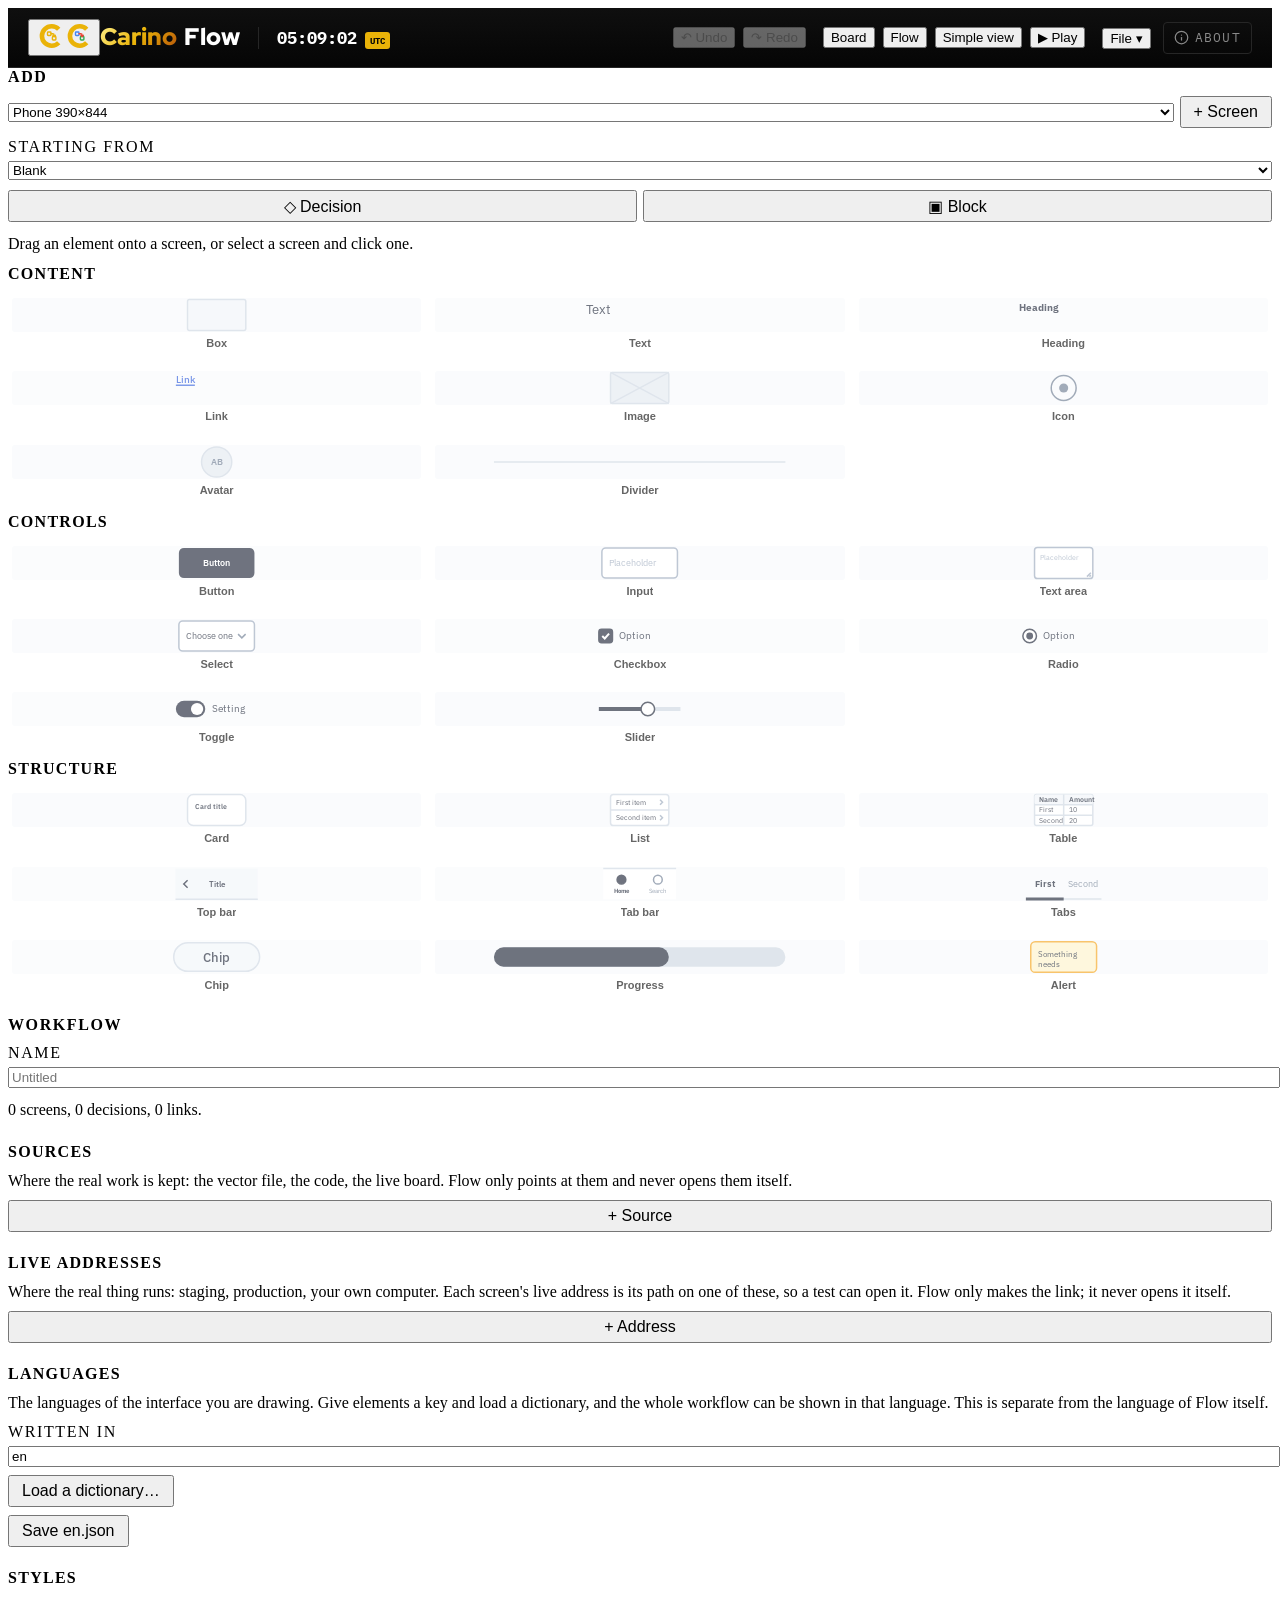
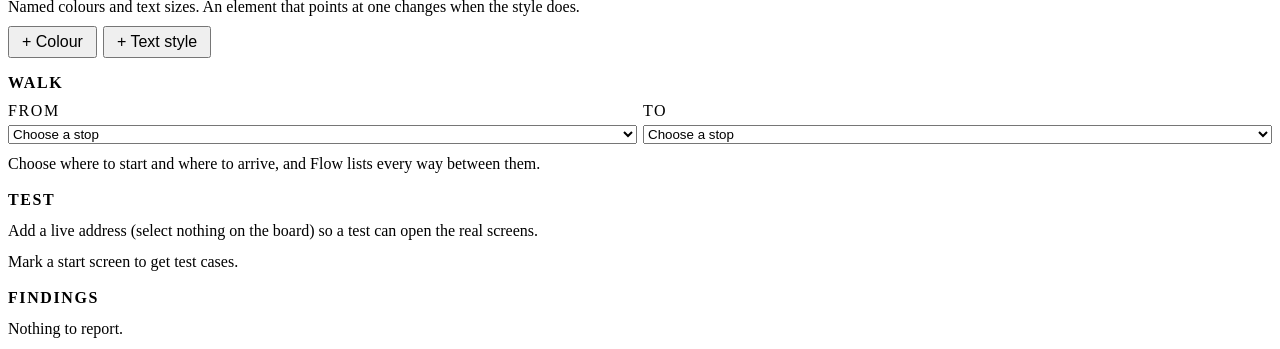
==== commit 84bdb22c: "Flow: a grid of element tiles to drag onto screens, and board backgrounds - The elements to add are " ====
--- a/index.html
+++ b/index.html
@@ -83,29 +83,36 @@
          pane. At 900px and below carino-ui.js turns the rail into a drawer. -->
     <div class="ws flow-ws">
         <aside class="ws-rail flow-rail">
-            <section class="rail-sec">
+            <!-- What can be added. The grid of elements folds to one row while an
+                 element, a link or several things are selected, so what is
+                 selected has the rail; a click on the row keeps it open
+                 (updateRailWrap, js/ui.js). -->
+            <section class="rail-sec" id="railAdd">
                 <h2 class="rail-title">Add</h2>
-                <div class="pf-inline">
-                    <select class="select" id="addPreset" aria-label="Size of the new screen">
-                        <option value="phone">Phone 390×844</option>
-                        <option value="tablet">Tablet 820×1180</option>
-                        <option value="laptop">Laptop 1366×768</option>
-                        <option value="desktop">Desktop 1920×1080</option>
-                        <option value="watch">Watch 198×242</option>
-                        <option value="tv">TV 1920×1080</option>
-                    </select>
-                    <button type="button" class="btn btn-primary sm" data-act="add-screen">+ Screen</button>
+                <button id="libWrapRow" type="button" class="lib-wrap-row" data-act="lib-wrap" aria-expanded="true" aria-controls="libBody" hidden>
+                    <span class="lw-caret" aria-hidden="true">▸</span><span class="lw-name">Elements</span><span class="lw-hint"></span>
+                </button>
+                <div id="libBody" class="lib-body">
+                    <div class="pf-inline">
+                        <select class="select" id="addPreset" aria-label="Size of the new screen">
+                            <option value="phone">Phone 390×844</option>
+                            <option value="tablet">Tablet 820×1180</option>
+                            <option value="laptop">Laptop 1366×768</option>
+                            <option value="desktop">Desktop 1920×1080</option>
+                            <option value="watch">Watch 198×242</option>
+                            <option value="tv">TV 1920×1080</option>
+                        </select>
+                        <button type="button" class="btn btn-primary sm" data-act="add-screen">+ Screen</button>
+                    </div>
+                    <label class="pf"><span class="pf-l">Starting from</span><select class="select" id="addTemplate" aria-label="Template of the new screen"></select></label>
+                    <div class="pf-cols two">
+                        <button type="button" class="btn btn-ghost sm" data-act="add-decision">◇ Decision</button>
+                        <button type="button" class="btn btn-ghost sm" data-act="add-block" title="A group of elements drawn once and placed on many screens">▣ Block</button>
+                    </div>
+                    <p id="addHint" class="pf-note">Drag an element onto a screen, or select a screen and click one.</p>
+                    <!-- One tile per element, each a small drawing of it (buildPalette, js/ui.js). -->
+                    <div id="palette" class="lib-groups"></div>
                 </div>
-                <label class="pf"><span class="pf-l">Starting from</span><select class="select" id="addTemplate" aria-label="Template of the new screen"></select></label>
-                <div class="pf-cols two">
-                    <button type="button" class="btn btn-ghost sm" data-act="add-decision">◇ Decision</button>
-                    <button type="button" class="btn btn-ghost sm" data-act="add-block" title="A group of elements drawn once and placed on many screens">▣ Block</button>
-                </div>
-                <div class="pf-inline">
-                    <select class="select" id="addType" aria-label="Element to add" disabled></select>
-                    <button type="button" class="btn btn-ghost sm" data-act="add-el" disabled>+ Element</button>
-                </div>
-                <p id="addHint" class="pf-note">Select a screen to add elements to it.</p>
             </section>
 
             <section class="rail-sec" id="railProps"></section>
@@ -166,6 +173,8 @@
                 <span id="zoomLabel" class="zoom-label">50%</span>
                 <button type="button" class="btn btn-ghost sm" data-act="zoom-in" aria-label="Zoom in">+</button>
                 <button type="button" class="btn btn-ghost sm" data-act="fit">Fit</button>
+                <!-- The board's background: light, dark or blueprint (setBoardInk, js/ui.js). -->
+                <button type="button" id="boardInkBtn" class="btn btn-ghost sm ink-btn" data-act="board-ink" aria-pressed="false" title="Dark background" aria-label="Dark background">◐</button>
                 <button type="button" id="liveTag" class="live-tag" data-act="live" hidden></button>
                 <span id="keptTag" class="kept-tag" title="This workflow is kept in this browser and saves itself on every change" hidden>Kept</span>
             </div>
--- a/css/app.css
+++ b/css/app.css
@@ -236,3 +236,88 @@
 .peer-dot { display: inline-block; width: 10px; height: 10px; margin-right: 8px; border-radius: 50%; vertical-align: baseline; }
 .link-out { font-family: var(--mono); font-size: var(--fs-micro); }
 body.simple #liveTag { display: none !important; }
+
+/* ---- The Add grid: a tile per element, as in Topo's library ---- */
+.lib-body { display: flex; flex-direction: column; gap: 10px; }
+.flow-rail.lib-wrapped .lib-body { display: none; }
+.lib-groups { display: flex; flex-direction: column; gap: 8px; }
+.lib-grid { display: grid; grid-template-columns: repeat(3, 1fr); gap: 6px; }
+.lib-tile { display: flex; flex-direction: column; align-items: center; gap: 5px; min-width: 0; padding: 7px 4px 6px; border: 1px solid var(--border); border-radius: 6px; background: var(--bg-elev); color: var(--text); cursor: pointer; transition: 0.15s; }
+.lib-tile:hover, .lib-tile:focus-visible { border-color: var(--accent); background: var(--accent-faint); outline: none; }
+.lib-tile:hover .lib-name { color: var(--accent); }
+.lib-tile:disabled { opacity: 0.4; cursor: default; pointer-events: none; }
+.lib-pic { display: block; width: 100%; height: 34px; border-radius: 3px; background: #f8fafc; pointer-events: none; }
+.lib-name { max-width: 100%; font-size: 11px; font-weight: 700; line-height: 1.2; overflow: hidden; text-overflow: ellipsis; white-space: nowrap; }
+.lib-wrap-row { display: flex; align-items: center; gap: 8px; width: 100%; min-height: 40px; padding: 6px 10px; border: 1px solid var(--border); border-radius: 6px; background: var(--bg-elev); color: var(--text-sec); font-family: var(--mono); font-size: var(--fs-label); font-weight: 700; text-transform: uppercase; letter-spacing: 0.08em; text-align: left; cursor: pointer; }
+.lib-wrap-row:hover, .lib-wrap-row:focus-visible { color: var(--accent); border-color: var(--accent-dim); background: var(--accent-faint); outline: none; }
+.lib-wrap-row .lw-caret { width: 10px; color: var(--accent); }
+.lib-wrap-row .lw-name { flex: 1; min-width: 0; }
+.lib-wrap-row .lw-hint { font-weight: 500; color: var(--text-muted); text-transform: none; letter-spacing: 0; }
+
+/* ---- The board's background (the ◐ button, setBoardInk in js/ui.js) ----
+   Light, dark, blueprint or circuit. Only the board changes. A screen stays
+   on white paper with everything on it drawn as it is: it is a picture of
+   the interface, and its colours are part of it. What is written on the
+   board around the screens (their names, the links, the decisions) takes a
+   light ink so it reads on the dark. The drawing keeps its colours as
+   attributes, for the exports; a rule beats an attribute, and an export,
+   which carries no stylesheet, stays on paper. */
+.ink-btn[aria-pressed="true"] { color: var(--accent); border-color: var(--accent-dim); background: var(--accent-faint); }
+.ink-btn[data-ink="blue"] { color: #93c5fd; border-color: #1b4f8c; background: rgba(27, 79, 140, 0.45); }
+.ink-btn[data-ink="pcb"] { color: #86efac; border-color: #166534; background: rgba(22, 101, 52, 0.45); }
+#boardPane.map-ink {
+    --mi-bg: #0a0a0a; --mi-fg: #fafafa; --mi-muted: rgba(250, 250, 250, 0.62); --mi-line: rgba(250, 250, 250, 0.78);
+    background-color: var(--mi-bg);
+    background-image: radial-gradient(rgba(250, 250, 250, 0.12) 1px, transparent 1px);
+}
+#boardPane.map-ink.map-blue {
+    --mi-bg: #1b4f8c; --mi-fg: #ffffff; --mi-muted: rgba(255, 255, 255, 0.7); --mi-line: rgba(255, 255, 255, 0.85);
+    /* Blueprint paper: a stronger line every fifth one, over the fine ruling. */
+    background-image:
+        linear-gradient(rgba(255, 255, 255, 0.2) 1px, transparent 1px), linear-gradient(90deg, rgba(255, 255, 255, 0.2) 1px, transparent 1px),
+        linear-gradient(rgba(255, 255, 255, 0.08) 1px, transparent 1px), linear-gradient(90deg, rgba(255, 255, 255, 0.08) 1px, transparent 1px);
+    background-size: 120px 120px, 120px 120px, 24px 24px, 24px 24px;
+}
+#boardPane.map-ink.map-pcb {
+    --mi-bg: #0b3b2a; --mi-fg: #ecfdf3; --mi-muted: rgba(236, 253, 243, 0.7); --mi-line: rgba(190, 242, 210, 0.9);
+    /* Circuit green: the blueprint's ruled paper, in green. */
+    background-image:
+        linear-gradient(rgba(134, 239, 172, 0.22) 1px, transparent 1px), linear-gradient(90deg, rgba(134, 239, 172, 0.22) 1px, transparent 1px),
+        linear-gradient(rgba(134, 239, 172, 0.09) 1px, transparent 1px), linear-gradient(90deg, rgba(134, 239, 172, 0.09) 1px, transparent 1px);
+    background-size: 120px 120px, 120px 120px, 24px 24px, 24px 24px;
+}
+/* Names, and the sizes under each screen. */
+.map-ink #board :is(.screen, .block) > .stop-name { fill: var(--mi-fg); }
+.map-ink #board :is(.screen, .block) > .stop-name tspan { fill: var(--mi-muted); }
+.map-ink #board .block > .stop-name { fill: #c4b5fd; }
+.map-ink #board .block > .frame { stroke: #c4b5fd; }
+.map-ink #board .size-chip rect[fill="#e2e8f0"] { fill: color-mix(in srgb, var(--mi-fg) 22%, var(--mi-bg)); }
+.map-ink #board .size-chip text[fill="#0f172a"] { fill: var(--mi-fg); }
+.map-ink #board .size-chip rect[fill="#0f172a"] { fill: var(--mi-fg); }
+.map-ink #board .size-chip text[fill="#ffffff"] { fill: var(--mi-bg); }
+.map-ink #board .screen > text[fill="#64748b"] { fill: var(--mi-muted); }
+/* Links: the line, its arrow, and its label. */
+.map-ink #board .link path[stroke="#334155"] { stroke: var(--mi-fg); }
+.map-ink #board .link path[stroke="#94a3b8"] { stroke: var(--mi-line); }
+.map-ink #board .link polygon[fill="#334155"] { fill: var(--mi-fg); }
+.map-ink #board .link polygon[fill="#94a3b8"] { fill: var(--mi-line); }
+.map-ink #board .link rect[fill="#ffffff"] { fill: var(--mi-bg); }
+.map-ink #board .link rect[stroke="#334155"] { stroke: var(--mi-fg); }
+.map-ink #board .link rect[stroke="#94a3b8"] { stroke: var(--mi-line); }
+.map-ink #board .link text { fill: var(--mi-fg); }
+.map-ink #board .link.sel path[stroke="#2563eb"], .map-ink #board .link.sel rect[stroke="#2563eb"] { stroke: #60a5fa; }
+.map-ink #board .link.sel polygon[fill="#2563eb"] { fill: #60a5fa; }
+/* Decisions sit on the board, not on a screen. */
+.map-ink #board .decision polygon[fill="#fffbeb"] { fill: color-mix(in srgb, #f59e0b 22%, var(--mi-bg)); }
+.map-ink #board .decision text { fill: var(--mi-fg); }
+.map-ink .board-empty, .map-ink .board-empty .be-title { color: var(--mi-fg); }
+.map-ink .board-empty .linklike { color: #93c5fd; }
+
+/* ---- Dragging a tile from the Add grid onto the board ---- */
+.lib-tile { cursor: grab; user-select: none; -webkit-user-select: none; }
+.lib-tile.off { opacity: 0.6; }
+.lib-tile.no { opacity: 0.3; cursor: not-allowed; }
+.lib-ghost { position: fixed; z-index: 9999; width: 120px; height: 56px; margin: -28px 0 0 -60px; padding: 4px; border: 2px dashed #94a3b8; border-radius: 6px; background: rgba(248, 250, 252, 0.94); box-shadow: 0 10px 28px rgba(0, 0, 0, 0.45); pointer-events: none; }
+.lib-ghost.ok { border-color: #16a34a; border-style: solid; }
+.lib-ghost .lib-pic { width: 100%; height: 100%; background: none; }
+body.tile-dragging, body.tile-dragging * { cursor: grabbing !important; }
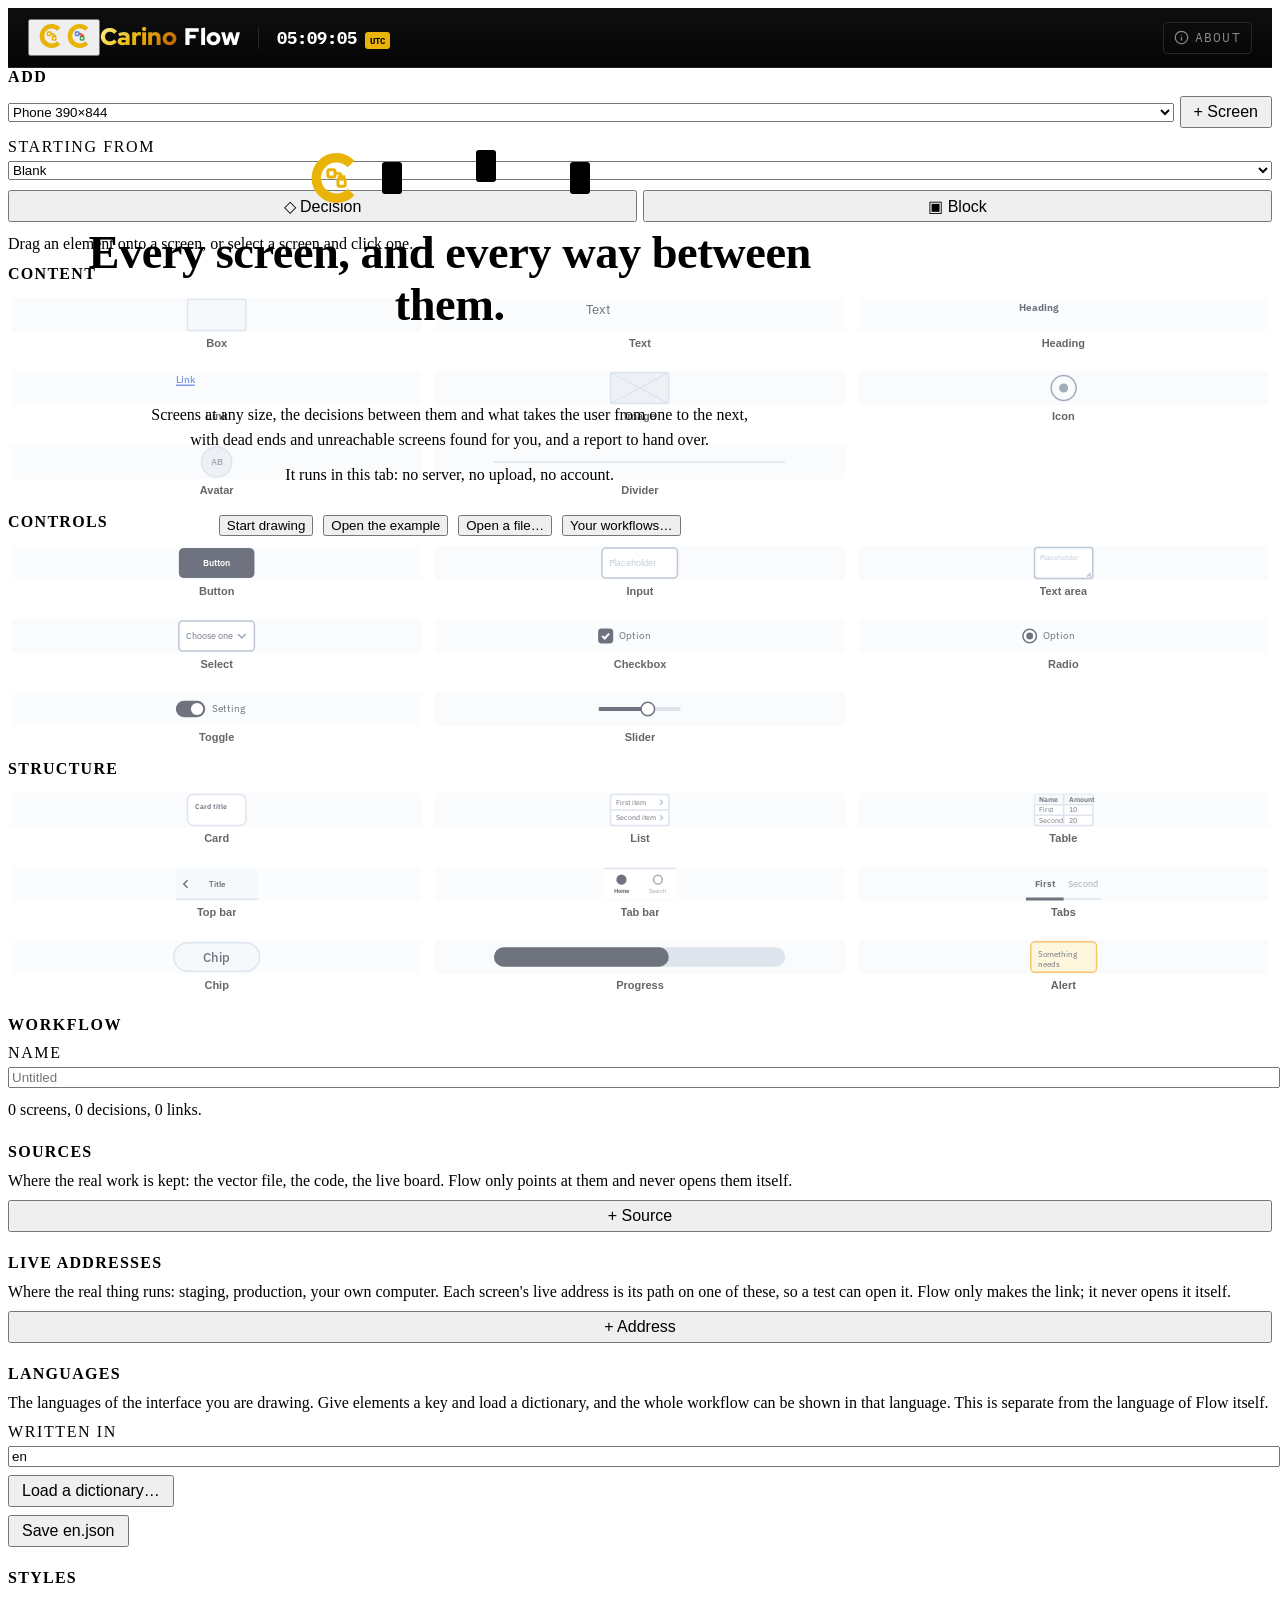
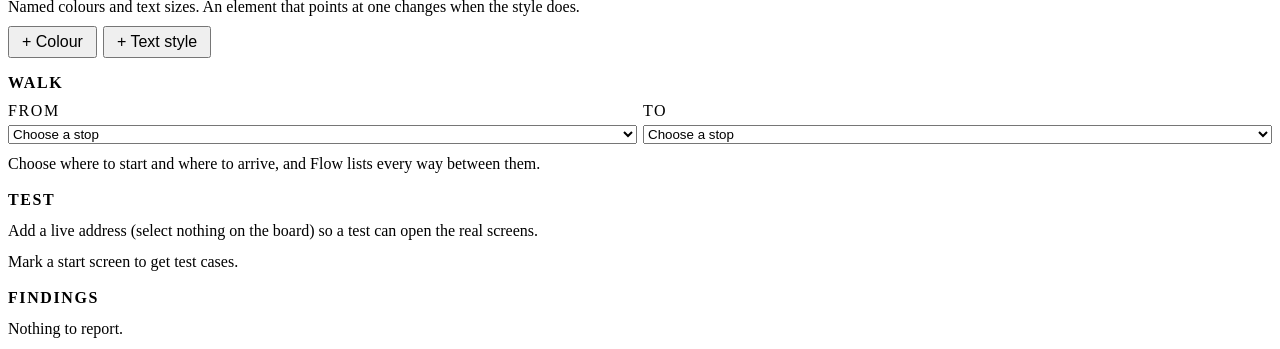
==== commit 95271aeb: "Add the landing page, a richer example and a delete mark on the selection The page opens on a landin" ====
--- a/index.html
+++ b/index.html
@@ -79,6 +79,40 @@
         </div>
     </div>
 
+    <!-- The landing page: what a bare address opens on. It lies over the
+         editor, which is already running under it, and goes away when the
+         visitor goes in (enterEditor, js/app.js). -->
+    <div id="landing" class="landing" hidden>
+        <div class="landing-inner">
+            <div class="landing-mark" aria-hidden="true">
+                <img class="mk-gold" src="logo.svg" alt="" width="58" height="58" decoding="async">
+                <img class="mk-color" src="logo-color.svg" alt="" width="58" height="58" decoding="async">
+                <!-- Three screens and the way through them, a pulse running along it. -->
+                <svg class="flowline" viewBox="0 0 220 44" preserveAspectRatio="xMidYMid meet">
+                    <polyline class="trace" pathLength="100" points="26,22 78,22 98,10 122,10 142,22 194,22" />
+                    <polyline class="pulse" pathLength="100" points="26,22 78,22 98,10 122,10 142,22 194,22" />
+                    <g class="stops">
+                        <rect x="6" y="6" width="20" height="32" rx="3" />
+                        <rect x="100" y="-6" width="20" height="32" rx="3" />
+                        <rect x="194" y="6" width="20" height="32" rx="3" />
+                    </g>
+                </svg>
+            </div>
+            <h1 class="landing-title"><span>Every screen, and every way between them.</span><br><span class="gold">Draw it once, and it checks itself.</span></h1>
+            <p class="landing-lede">
+                <span>Screens at any size, the decisions between them and what takes the user from one to the next, with dead ends and unreachable screens found for you, and a report to hand over.</span>
+                <span class="landing-local">It runs in this tab: no server, no upload, no account.</span>
+            </p>
+            <div class="landing-acts">
+                <button type="button" class="btn btn-primary" id="landingGo" data-act="enter">Start drawing</button>
+                <button type="button" class="btn btn-ghost" data-act="example">Open the example</button>
+                <button type="button" class="btn btn-ghost" data-act="open">Open a file…</button>
+                <button type="button" class="btn btn-ghost" data-act="lib">Your workflows…</button>
+            </div>
+            <p id="landingNow" class="landing-now" hidden></p>
+        </div>
+    </div>
+
     <!-- Workspace shell (carino-ui.css): the rail on the left, the board as the
          pane. At 900px and below carino-ui.js turns the rail into a drawer. -->
     <div class="ws flow-ws">
--- a/css/app.css
+++ b/css/app.css
@@ -305,8 +305,7 @@
 .map-ink #board .link rect[stroke="#334155"] { stroke: var(--mi-fg); }
 .map-ink #board .link rect[stroke="#94a3b8"] { stroke: var(--mi-line); }
 .map-ink #board .link text { fill: var(--mi-fg); }
-.map-ink #board .link.sel path[stroke="#2563eb"], .map-ink #board .link.sel rect[stroke="#2563eb"] { stroke: #60a5fa; }
-.map-ink #board .link.sel polygon[fill="#2563eb"] { fill: #60a5fa; }
+/* A selected link is Topo's gold on every background. */
 /* Decisions sit on the board, not on a screen. */
 .map-ink #board .decision polygon[fill="#fffbeb"] { fill: color-mix(in srgb, #f59e0b 22%, var(--mi-bg)); }
 .map-ink #board .decision text { fill: var(--mi-fg); }
@@ -321,3 +320,31 @@
 .lib-ghost.ok { border-color: #16a34a; border-style: solid; }
 .lib-ghost .lib-pic { width: 100%; height: 100%; background: none; }
 body.tile-dragging, body.tile-dragging * { cursor: grabbing !important; }
+
+/* ---- The ✕ on what is selected (deleteDisc, js/ui.js) ---- */
+.flow-svg .node-delete { cursor: pointer; }
+.flow-svg .node-delete:hover circle { fill: #b91c1c; }
+
+/* ---- The landing page ---- */
+.landing { position: fixed; inset: var(--nav-h) 0 0 0; z-index: 900; overflow-y: auto; background: var(--stage-grad), var(--bg); color: var(--text); }
+.landing[hidden] { display: none; }
+.landing-inner { width: min(760px, 100%); margin: 0 auto; padding: clamp(32px, 9vh, 96px) 20px 56px; display: flex; flex-direction: column; align-items: center; gap: 20px; text-align: center; }
+.landing-mark { display: flex; align-items: center; gap: 14px; }
+.landing-mark img.mk-color, :root[data-carino-theme="color"] .landing-mark img.mk-gold { display: none; }
+:root[data-carino-theme="color"] .landing-mark img.mk-color { display: block; }
+.flowline { width: 220px; height: 44px; overflow: visible; }
+.flowline .trace { fill: none; stroke: var(--border); stroke-width: 1.5; }
+.flowline .pulse { fill: none; stroke: var(--accent); stroke-width: 2; stroke-linecap: round; stroke-dasharray: 14 86; animation: flow-pulse 3.2s linear infinite; }
+.flowline .stops rect { fill: var(--bg-card); stroke: var(--accent); stroke-width: 1.5; }
+@keyframes flow-pulse { from { stroke-dashoffset: 100; } to { stroke-dashoffset: 0; } }
+@media (prefers-reduced-motion: reduce) { .flowline .pulse { animation: none; stroke-dasharray: none; opacity: 0.5; } }
+.landing-title { margin: 0; font-family: var(--display); font-size: clamp(1.7rem, 4.6vw, 2.9rem); font-weight: 800; line-height: 1.12; letter-spacing: -0.01em; }
+.landing-title .gold { background: var(--gold-text); -webkit-background-clip: text; background-clip: text; color: transparent; }
+:root[data-carino-theme="color"] .landing-title .gold { background: none; color: var(--accent); }
+.landing-lede { margin: 0; max-width: 620px; font-size: var(--fs-lg); line-height: 1.55; color: var(--text-sec); }
+.landing-local { display: block; margin-top: 10px; font-size: var(--fs-sec); color: var(--text-muted); }
+.landing-acts { display: flex; flex-wrap: wrap; justify-content: center; gap: 10px; margin-top: 8px; }
+.landing-now { margin: 0; font-family: var(--mono); font-size: var(--fs-sm); color: var(--text-muted); }
+/* While the landing page is up, the editor's own controls are out of the bar. */
+body.on-landing .flow-actions { display: none !important; }
+@media (max-width: 640px) { .landing-acts { flex-direction: column; align-self: stretch; } .landing-acts .btn { justify-content: center; } }
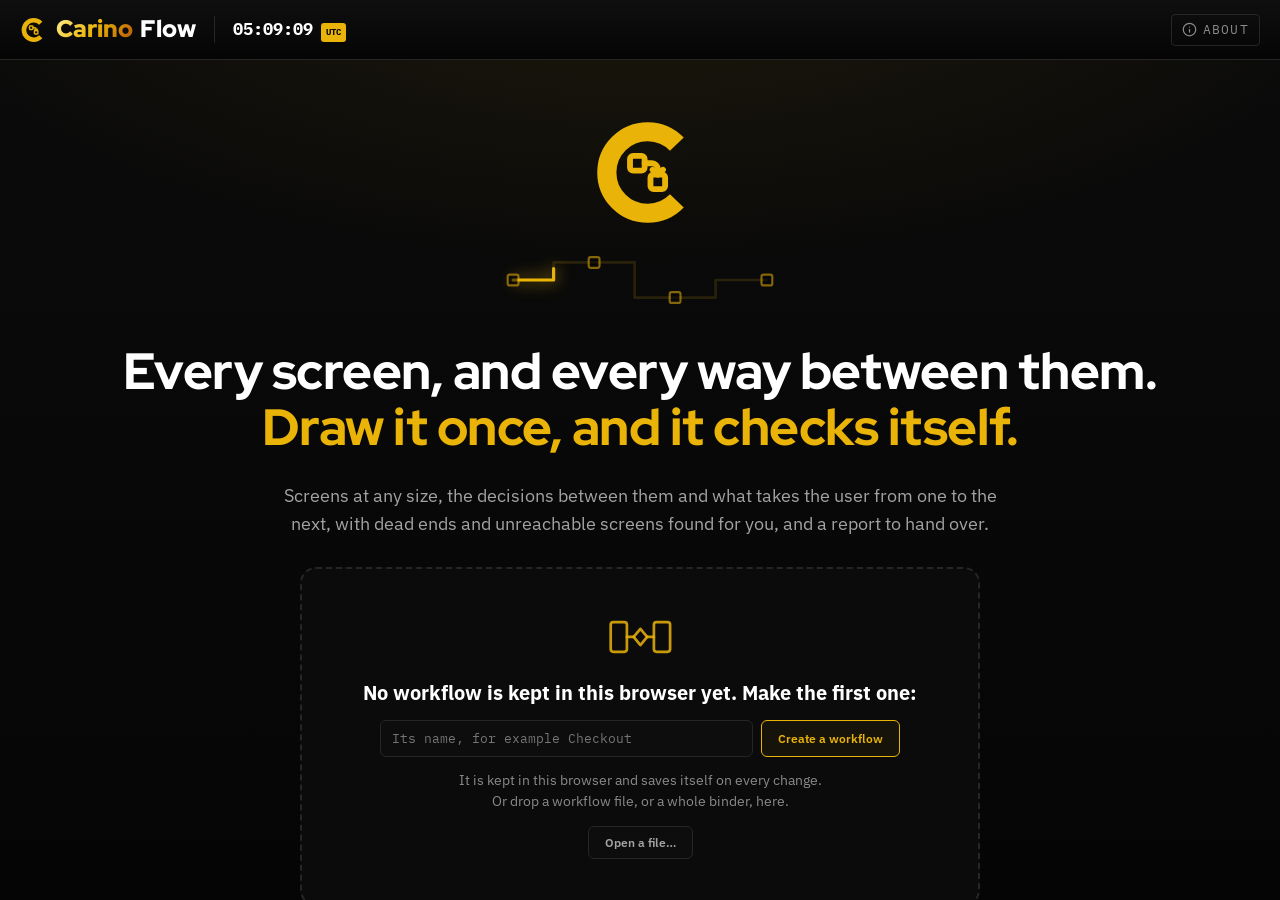
==== commit c609d7f0: "Add designed reports, plain links, a binder and a start page like Topo's The report comes in the fle" ====
--- a/index.html
+++ b/index.html
@@ -2,6 +2,7 @@
 <html lang="en">
 <head>
     <link rel="icon" type="image/svg+xml" href="logo.svg">
+    <link rel="alternate icon" type="image/webp" href="logo.webp">
     <meta charset="UTF-8" />
     <meta name="viewport" content="width=device-width, initial-scale=1.0" />
     <!-- Privacy, not decoration. A workflow being drawn is someone's unreleased
@@ -66,10 +67,13 @@
                 <button class="cs-menu-item" role="menuitem" data-act="open">Open a file…</button>
                 <button class="cs-menu-item" role="menuitem" data-act="save">Save a copy <span class="cs-menu-note">.json</span></button>
                 <button class="cs-menu-item" role="menuitem" data-act="export-open">Export… <span class="cs-menu-note">pictures, report, link</span></button>
+                <button class="cs-menu-item" role="menuitem" data-act="report-open">Report… <span class="cs-menu-note">PDF or HTML</span></button>
+                <button class="cs-menu-item" role="menuitem" data-act="share-open">Share a link… <span class="cs-menu-note">locked or plain</span></button>
                 <div class="cs-menu-div"></div>
                 <!-- Only when this page is served by a Flow server (js/live.js). -->
                 <button class="cs-menu-item" role="menuitem" data-act="live" id="liveMenu" hidden>Live… <span class="cs-menu-note">work on it together</span></button>
-                <button class="cs-menu-item" role="menuitem" data-act="lib">Your workflows… <span class="cs-menu-note">in this browser</span></button>
+                <button class="cs-menu-item" role="menuitem" data-act="home">All workflows <span class="cs-menu-note">the start page</span></button>
+                <button class="cs-menu-item" role="menuitem" data-act="lib-keep" id="keepMenu">Keep this workflow <span class="cs-menu-note">in this browser</span></button>
                 <div class="cs-menu-div"></div>
                 <button class="cs-menu-item" role="menuitem" data-act="merge">Merge a part back in…</button>
                 <button class="cs-menu-item" role="menuitem" data-act="sheet-in">Bring in a copy sheet… <span class="cs-menu-note">.csv</span></button>
@@ -84,33 +88,72 @@
          visitor goes in (enterEditor, js/app.js). -->
     <div id="landing" class="landing" hidden>
         <div class="landing-inner">
-            <div class="landing-mark" aria-hidden="true">
-                <img class="mk-gold" src="logo.svg" alt="" width="58" height="58" decoding="async">
-                <img class="mk-color" src="logo-color.svg" alt="" width="58" height="58" decoding="async">
-                <!-- Three screens and the way through them, a pulse running along it. -->
-                <svg class="flowline" viewBox="0 0 220 44" preserveAspectRatio="xMidYMid meet">
-                    <polyline class="trace" pathLength="100" points="26,22 78,22 98,10 122,10 142,22 194,22" />
-                    <polyline class="pulse" pathLength="100" points="26,22 78,22 98,10 122,10 142,22 194,22" />
-                    <g class="stops">
-                        <rect x="6" y="6" width="20" height="32" rx="3" />
-                        <rect x="100" y="-6" width="20" height="32" rx="3" />
-                        <rect x="194" y="6" width="20" height="32" rx="3" />
-                    </g>
-                </svg>
-            </div>
-            <h1 class="landing-title"><span>Every screen, and every way between them.</span><br><span class="gold">Draw it once, and it checks itself.</span></h1>
-            <p class="landing-lede">
-                <span>Screens at any size, the decisions between them and what takes the user from one to the next, with dead ends and unreachable screens found for you, and a report to hand over.</span>
-                <span class="landing-local">It runs in this tab: no server, no upload, no account.</span>
-            </p>
-            <div class="landing-acts">
-                <button type="button" class="btn btn-primary" id="landingGo" data-act="enter">Start drawing</button>
-                <button type="button" class="btn btn-ghost" data-act="example">Open the example</button>
-                <button type="button" class="btn btn-ghost" data-act="open">Open a file…</button>
-                <button type="button" class="btn btn-ghost" data-act="lib">Your workflows…</button>
-            </div>
-            <p id="landingNow" class="landing-now" hidden></p>
-        </div>
+            <!-- The mark, centred, with one piece of motion under it: three
+                 stops and the way through them, a pulse running along it. -->
+            <section class="landing-hero short-hero">
+                <div class="landing-mark" aria-hidden="true">
+                    <img class="mk-gold" src="logo.svg" alt="" width="58" height="58" decoding="async">
+                    <img class="mk-color" src="logo-color.svg" alt="" width="58" height="58" decoding="async">
+                    <svg class="flowline" viewBox="0 0 200 40" preserveAspectRatio="xMidYMid meet">
+                        <polyline class="trace" pathLength="100" points="6,20 36,20 36,7 66,7 96,7 96,33 126,33 156,33 156,20 194,20" />
+                        <polyline class="pulse" pathLength="100" points="6,20 36,20 36,7 66,7 96,7 96,33 126,33 156,33 156,20 194,20" />
+                        <g class="dots">
+                            <rect x="2" y="16" width="8" height="8" rx="1.5" />
+                            <rect x="62" y="3" width="8" height="8" rx="1.5" />
+                            <rect x="122" y="29" width="8" height="8" rx="1.5" />
+                            <rect x="190" y="16" width="8" height="8" rx="1.5" />
+                        </g>
+                    </svg>
+                </div>
+                <h1><span>Every screen, and every way between them.</span><br><span class="gold">Draw it once, and it checks itself.</span></h1>
+                <p class="landing-lede">Screens at any size, the decisions between them and what takes the user from one to the next, with dead ends and unreachable screens found for you, and a report to hand over.</p>
+            </section>
+
+            <!-- One target: a new workflow, named here. It is also where a
+                 file, or a whole binder, is dropped. -->
+            <div class="landing-ways">
+                <div class="landing-drop" id="landingDrop">
+                    <svg class="landing-drop-icon" viewBox="0 0 48 40" aria-hidden="true">
+                        <rect x="2" y="6" width="12" height="22" rx="2" />
+                        <path d="M14 17 H19 M29 17 H34" />
+                        <path d="M24 11 L29 17 L24 23 L19 17 Z" />
+                        <rect x="34" y="6" width="12" height="22" rx="2" />
+                    </svg>
+                    <h2 id="landingNone">No workflow is kept in this browser yet. Make the first one:</h2>
+                    <h2 id="landingMore" hidden>Start a new workflow</h2>
+                    <div class="landing-new-row">
+                        <input class="input" type="text" id="landingName" maxlength="120" placeholder="Its name, for example Checkout" aria-label="Name of the new workflow">
+                        <button type="button" class="landing-drop-btn primary" data-act="landing-new">Create a workflow</button>
+                    </div>
+                    <p><span>It is kept in this browser and saves itself on every change.</span><br><span class="hint-drop">Or drop a workflow file, or a whole binder, here.</span><span class="hint-open">Or open a workflow file, or a whole binder.</span></p>
+                    <div class="landing-drop-actions">
+                        <button type="button" class="landing-drop-btn" data-act="open">Open a file…</button>
+                    </div>
+                </div>
+            </div>
+
+            <div class="landing-chips">
+                <div class="landing-chips-lbl">First time here? Start from something that already exists.</div>
+                <div class="landing-chips-row">
+                    <button type="button" class="landing-chip accent" data-act="example">Open the example</button>
+                </div>
+                <div class="landing-chips-note" id="landingEmpty">Workflows you make are kept in this browser, and show up here.</div>
+            </div>
+
+            <!-- The workflows kept in this browser, and the one that is open
+                 (paintLanding, js/app.js). A binder is all of them in one file. -->
+            <div id="landingSaved" class="landing-section" hidden>
+                <div class="landing-section-head">
+                    <h2 class="landing-section-title">Your workflows</h2>
+                    <div class="landing-section-actions">
+                        <button type="button" class="landing-chip" id="binderExport" data-act="binder-export" title="Every kept workflow in one file, to keep safe or to move to another browser">⤓ Back up all</button>
+                    </div>
+                </div>
+                <div id="landingCards" class="landing-cards"></div>
+                <p class="landing-footnote">Kept workflows live in this browser only: this is not an account, and clearing the browser's data removes them. Back up for a copy that survives.</p>
+            </div>
+        </div>
+    </div>
     </div>
 
     <!-- Workspace shell (carino-ui.css): the rail on the left, the board as the
@@ -125,6 +168,10 @@
                 <h2 class="rail-title">Add</h2>
                 <button id="libWrapRow" type="button" class="lib-wrap-row" data-act="lib-wrap" aria-expanded="true" aria-controls="libBody" hidden>
                     <span class="lw-caret" aria-hidden="true">▸</span><span class="lw-name">Elements</span><span class="lw-hint"></span>
+                </button>
+                <!-- The element last added, once more (addAgain, js/app.js). -->
+                <button id="addAgain" type="button" class="add-again" data-act="add-again" hidden>
+                    <span aria-hidden="true">＋</span><span class="aa-name"></span><kbd>A</kbd>
                 </button>
                 <div id="libBody" class="lib-body">
                     <div class="pf-inline">
@@ -245,10 +292,10 @@
                 <option value="map">One picture of the workflow, as it is on show</option>
                 <option value="screens">A picture of each screen</option>
                 <option value="storyboard">A storyboard of the marked way</option>
-                <option value="report">A report to read, send or print (.html)</option>
+                <option value="report">A report to read, send or print (PDF or HTML)</option>
                 <option value="sheet">A copy sheet of every text (.csv)</option>
                 <option value="cases">The test cases, whole workflow (.csv)</option>
-                <option value="link">A sealed link</option>
+                <option value="link">A link that carries the workflow</option>
             </select>
         </label>
         <label class="pf" id="exportPicOpts" hidden><span class="pf-l">Picture</span>
@@ -260,16 +307,18 @@
             </select>
         </label>
         <div id="exportLinkOpts" hidden>
-            <label class="pf"><span class="pf-l">Passphrase, 8 characters or more</span>
+            <label class="pf-check"><input type="checkbox" id="exportSeal" checked> <span>Lock it with a passphrase</span></label>
+            <label class="pf" id="exportPassRow"><span class="pf-l">Passphrase, 8 characters or more</span>
                 <input class="input" type="text" id="exportPass" autocomplete="off" spellcheck="false">
             </label>
             <label class="pf-check"><input type="checkbox" id="exportSimple"> <span>Open it in the Simple view</span></label>
-            <p class="pf-note">The workflow is encrypted here with this passphrase and put after the # of the link, which a browser never sends to a server. Whoever has both the link and the passphrase can open it.</p>
+            <p class="pf-note" id="exportLinkNote"></p>
         </div>
         <label class="pf-check" id="exportSourcesRow" hidden><input type="checkbox" id="exportNoSources"> <span>Leave out where the real work is kept (the sources)</span></label>
         <div id="exportLinkOut" hidden>
-            <textarea class="textarea" id="exportLink" rows="3" readonly aria-label="The sealed link"></textarea>
+            <textarea class="textarea" id="exportLink" rows="3" readonly aria-label="The link"></textarea>
             <button type="button" class="btn btn-ghost sm" data-act="export-copy">Copy the link</button>
+            <button type="button" class="btn btn-ghost sm" id="exportShare" data-act="export-share" hidden>Share…</button>
         </div>
         <p id="exportMsg" class="pf-note dlg-msg" role="status" aria-live="polite"></p>
         <div class="dlg-foot">
@@ -279,14 +328,31 @@
         </div>
     </dialog>
 
-    <dialog id="libDlg" class="dlg" aria-labelledby="libTitle">
-        <h2 id="libTitle" class="rail-title">Your workflows</h2>
-        <p class="pf-note">Kept in this browser, on this computer. Nothing here is uploaded; clearing the browser's data removes them, so save a copy of what matters.</p>
-        <div id="libList" class="lib-list"></div>
-        <p id="libKeptNote" class="pf-note" hidden>The workflow that is open is kept, and saves itself on every change.</p>
-        <div class="dlg-foot">
-            <button type="button" class="btn btn-primary sm" id="libKeep" data-act="lib-keep">Keep the workflow that is open</button>
-            <button type="button" class="btn btn-ghost sm" data-act="dlg-close" data-dlg="libDlg">Close</button>
+    <!-- The report, before it is saved: the fleet's report preview
+         (carino-ui.css 18b). The PDF | HTML switch is put above the file's
+         name by carino-pdf.js (openReport, js/report.js). -->
+    <dialog id="reportDlg" class="rpv-scrim" aria-labelledby="reportTitle">
+        <div class="rpv">
+            <aside class="rpv-side">
+                <div class="rpv-head"><h2 class="rpv-title" id="reportTitle">Report</h2><button type="button" class="modal-x rpv-x" data-act="report-close" aria-label="Close" title="Close">✕</button></div>
+                <p class="rpv-status" id="reportStatus" role="status" aria-live="polite"></p>
+                <div class="rpv-opts" id="reportOpts">
+                    <fieldset>
+                        <legend>Design</legend>
+                        <label><input type="radio" name="reportDesign" value="white" checked> <span>White</span></label>
+                        <label><input type="radio" name="reportDesign" value="black"> <span>Black</span></label>
+                        <label><input type="radio" name="reportDesign" value="blue"> <span>Blue</span></label>
+                        <label><input type="radio" name="reportDesign" value="plain"> <span>Plain, with no design</span></label>
+                    </fieldset>
+                    <label id="reportSourcesRow"><input type="checkbox" id="reportNoSources"> <span>Leave out where the real work is kept (the sources)</span></label>
+                </div>
+                <p class="rpv-name" id="reportName"></p>
+                <div class="rpv-actions">
+                    <button type="button" class="btn" id="reportPrint" data-act="report-print">Print</button>
+                    <button type="button" class="btn btn-primary" id="reportGo" data-act="report-download">Download PDF</button>
+                </div>
+            </aside>
+            <div class="rpv-stage" id="reportStage"><iframe class="rpv-frame" id="reportFrame" title="The report"></iframe></div>
         </div>
     </dialog>
 
@@ -325,6 +391,7 @@
     <script src="js/simple.js"></script>
     <script src="js/test.js"></script>
     <script src="js/export.js"></script>
+    <script src="js/report.js"></script>
     <script src="js/share.js"></script>
     <script src="js/library.js"></script>
     <script src="js/live.js"></script>
@@ -332,6 +399,7 @@
 <script src="carino-navbar.js" data-app="Flow" data-repo="Flow" data-license="AGPL-3.0" defer></script>
 <script src="carino-theme.js" data-mark="logo.svg" data-mark-color="logo-color.svg" defer></script>
 <script src="carino-ui.js" defer></script>
+<script src="carino-pdf.js" defer></script>
 <script src="carino-lang.js" defer></script>
 </body>
 </html>
--- a/carino-ui.css
+++ b/carino-ui.css
@@ -0,0 +1,888 @@
+/* ============================================================
+   carino-ui.css — the shared Carino UI: design tokens, base and every
+   production component. Canonical copy: Branding/carino-ui.css.
+   Carino-Systems/propagate.sh copies it byte-for-byte into each site, the
+   same way it copies carino-navbar.js; a site opts in by linking it BEFORE
+   its own stylesheet. Sites may add new tokens (--kind-*, --cat-*) but never
+   redefine one declared here. Documented at https://branding.carino.systems/
+   ============================================================ */
+    /* ============================================================
+       Carino Branding — the canonical design tokens & components.
+       This file IS the reference: view-source, or use the per-section
+       Copy buttons to lift a snippet into another project.
+       Hosted at branding.carino.systems. Tokens mirror
+       Carino-Systems/index.html :root.
+       ============================================================ */
+    :root {
+      --bg:            #050505;   /* near-black page background        */
+      --bg-elev:       #0d0d0d;   /* elevated surface (inputs, code)   */
+      --bg-card:       #0b0b0b;   /* card / panel background           */
+      --accent:        #eab308;   /* Sharp Gold — the one accent       */
+      --accent-faint:  rgba(234,179,8,0.05);
+      --accent-glow:   rgba(234,179,8,0.15);
+      --accent-dim:    rgba(234,179,8,0.30);
+      --border:        #262626;   /* hairline borders                  */
+      --border-hv:     #eab308;   /* border on hover/focus             */
+      --text:          #ffffff;   /* primary text                      */
+      --text-sec:      #a3a3a3;   /* secondary text                    */
+      --text-muted:    #8a8a8a;   /* muted / labels                    */
+      --ok:            #22c55e;
+      --warn:          #eab308;
+      --err:           #ef4444;
+      --info:          #38bdf8;   /* informational; the fourth toast state, previously a magic number */
+      --stage-grad:    radial-gradient(1200px 520px at 50% -12%, rgba(234,179,8,0.08) 0%, transparent 60%), linear-gradient(180deg,#0b0b0b 0%,#050505 100%);
+      --gold-text:     linear-gradient(130deg,#fef08a 0%,#eab308 50%,#b45309 100%);
+      --sans: 'IBM Plex Sans', system-ui, -apple-system, sans-serif;
+      --mono: 'IBM Plex Mono', ui-monospace, SFMono-Regular, Menlo, monospace;
+      --display: 'Red Hat Display', var(--sans);
+      --radius: 10px;
+      --nav-h: 60px;     /* carino-navbar.js height; it stays on screen, so stick things under it */
+      /* Breakpoints (media queries cannot read a token, so these are the rule):
+         900px and below, a workspace settings rail becomes a drawer;
+         640px and below, the phone layout. Nothing else. */
+
+      /* ---- type scale ----------------------------------------------
+         Thirteen named steps and nothing in between: size text with a
+         token, never a raw value. --fs-micro is the legibility floor —
+         no UI text below it, ever. Display sizes are fluid (clamp), so
+         heroes never overflow a laptop. Body base stays 15–16px.
+         (Decorative glyphs — watermark numerals, emoji, SVG-canvas
+         labels — may size freely; the scale governs readable text.)
+         px equivalents assume the 16px root. */
+      --fs-micro:   0.6rem;    /*  9.6px  tiny tags, fine print, table meta   */
+      --fs-label:   0.65rem;   /* 10.4px  mono uppercase labels, chips        */
+      --fs-btn:     0.7rem;    /* 11.2px  buttons, tabs, kickers, nav         */
+      --fs-sm:      0.8rem;    /* 12.8px  dense UI text, tables, alerts, code */
+      --fs-mono:    0.85rem;   /* 13.6px  mono data, ledes in mono            */
+      --fs-sec:     0.9rem;    /* 14.4px  secondary prose                     */
+      --fs-body:    1rem;      /* 16px    primary reading text                */
+      --fs-lg:      1.05rem;   /* 16.8px  emphasised body, card titles        */
+      --fs-h3:      1.2rem;    /* 19.2px  card / panel headings               */
+      --fs-h2:      1.5rem;    /* 24px    section headings                    */
+      --fs-h1:      1.9rem;    /* 30.4px  page headings                       */
+      --fs-display: 2.4rem;    /* 38.4px  display text, the wordmark          */
+      --fs-hero:    clamp(2.6rem, 7vw, 4.6rem);  /* landing hero — always fluid */
+    }
+
+    * { box-sizing: border-box; }
+
+    /* Slim scrollbars in every engine — the cross-browser recipe projects copy.
+       ::-webkit-scrollbar covers Chromium + WebKit; Firefox has no pseudo-element,
+       only these two inherited properties, so setting them on :root cascades to
+       every scroll container. Keep both — neither engine reads the other's. */
+    :root { scrollbar-width: thin; scrollbar-color: #3a3a3a transparent; }
+    ::-webkit-scrollbar { width: 8px; height: 8px; }
+    ::-webkit-scrollbar-track { background: transparent; }
+    ::-webkit-scrollbar-thumb { background: #3a3a3a; border-radius: 6px; }
+    ::-webkit-scrollbar-thumb:hover { background: var(--accent-dim); }
+    body {
+      margin: 0; background: var(--bg); color: var(--text);
+      font-family: var(--sans); font-size: 15px; line-height: 1.6;
+      -webkit-font-smoothing: antialiased;
+    }
+    a { color: var(--accent); }
+    /* Components below set display:flex/grid; the hidden attribute still wins. */
+    [hidden] { display: none !important; }
+    code, .mono { font-family: var(--mono); }
+    /* ============ 3. typography ============ */
+    .t-hero { font-family: var(--display); font-weight: 900; font-size: var(--fs-hero); text-transform: uppercase; line-height: 0.95; }
+    .t-display { font-family: var(--display); font-weight: 900; font-size: var(--fs-display); text-transform: uppercase; line-height: 1; }
+    .t-h1 { font-family: var(--display); font-weight: 900; font-size: var(--fs-h1); text-transform: uppercase; }
+    .t-h2 { font-family: var(--display); font-weight: 900; font-size: var(--fs-h2); text-transform: uppercase; }
+    .t-h3 { font-family: var(--display); font-weight: 900; font-size: var(--fs-h3); text-transform: uppercase; }
+    .t-lg { font-family: var(--sans); font-size: var(--fs-lg); font-weight: 700; color: var(--text); }
+    .t-body { font-family: var(--sans); font-size: var(--fs-body); color: var(--text); }
+    .t-sec { font-family: var(--sans); font-size: var(--fs-sec); color: var(--text-sec); }
+    .t-mono { font-family: var(--mono); font-size: var(--fs-mono); color: var(--text); }
+    .t-sm { font-family: var(--sans); font-size: var(--fs-sm); color: var(--text-sec); }
+    .t-btn-sample { font-family: var(--mono); font-size: var(--fs-btn); font-weight: 700; text-transform: uppercase; letter-spacing: 0.06em; color: var(--text-sec); }
+    .t-label { font-family: var(--mono); font-size: var(--fs-label); text-transform: uppercase; letter-spacing: 0.14em; color: var(--text-muted); }
+    .t-micro { font-family: var(--mono); font-size: var(--fs-micro); text-transform: uppercase; letter-spacing: 0.08em; color: var(--text-muted); }
+    .wordmark { font-family: var(--display); font-weight: 900; font-size: var(--fs-display); background: var(--gold-text); -webkit-background-clip: text; background-clip: text; -webkit-text-fill-color: transparent; }
+
+    /* ============ 4. buttons ============ */
+    .btn {
+      display: inline-flex; align-items: center; gap: 8px;
+      font-family: var(--mono); font-size: var(--fs-btn); font-weight: 700;
+      text-transform: uppercase; letter-spacing: 0.06em;
+      padding: 0 16px; height: 38px; border-radius: 6px; cursor: pointer;
+      border: 1px solid var(--border); background: transparent; color: var(--text-sec);
+      transition: 0.18s; text-decoration: none;
+    }
+    .btn:hover { border-color: var(--accent); color: var(--accent); background: var(--accent-faint); }
+    .btn-primary { background: var(--accent); border-color: var(--accent); color: #050505; }
+    .btn-primary:hover { background: #fbbf24; color: #050505; box-shadow: 0 4px 16px var(--accent-glow); }
+    .btn-ghost { border-color: transparent; }
+    .btn-ghost:hover { border-color: var(--border); background: transparent; color: var(--text); }
+    .btn:disabled, .btn.disabled { opacity: 0.35; pointer-events: none; }
+
+    /* toggle / segmented buttons (module & template style) */
+    .toggle-btn {
+      font-family: var(--mono); font-size: var(--fs-btn); text-transform: uppercase; letter-spacing: 0.05em;
+      padding: 8px 14px; border-radius: 4px; cursor: pointer; transition: 0.18s;
+      border: 1px solid var(--border); background: transparent; color: var(--text-sec);
+    }
+    .toggle-btn:hover { border-color: var(--accent); color: var(--accent); background: var(--accent-faint); }
+    .toggle-btn.active { background: var(--accent); border-color: var(--accent); color: #050505; font-weight: 700; }
+
+    /* ============ 5. tabs ============ */
+    .tabbar { display: flex; gap: 4px; border-bottom: 1px solid var(--border); }
+    .tabbtn {
+      font-family: var(--mono); font-size: var(--fs-btn); text-transform: uppercase; letter-spacing: 0.06em;
+      padding: 10px 16px; cursor: pointer; color: var(--text-sec); background: transparent;
+      border: none; border-bottom: 2px solid transparent; margin-bottom: -1px; transition: 0.15s;
+    }
+    .tabbtn:hover { color: var(--text); }
+    .tabbtn.active { color: var(--accent); border-bottom-color: var(--accent); }
+    .tabpane { padding: 18px 2px 2px; color: var(--text-sec); font-size: var(--fs-sec); }
+
+    /* ============ 6. forms ============ */
+    .field { display: flex; flex-direction: column; gap: 6px; min-width: 220px; }
+    .field label { font-family: var(--mono); font-size: var(--fs-micro); text-transform: uppercase; letter-spacing: 0.1em; color: var(--text-muted); }
+    .input, .select, .textarea {
+      background: var(--bg-elev); border: 1px solid var(--border); border-radius: 6px;
+      color: var(--text); font-family: var(--mono); font-size: var(--fs-sm);
+      padding: 9px 11px; width: 100%; transition: 0.15s;
+    }
+    .input:focus, .select:focus, .textarea:focus { outline: none; border-color: var(--accent); box-shadow: 0 0 0 3px var(--accent-faint); }
+    .textarea { resize: vertical; min-height: 84px; line-height: 1.5; }
+    .select option { background: #111; }
+    .check { display: inline-flex; align-items: center; gap: 8px; font-family: var(--mono); font-size: var(--fs-btn); text-transform: uppercase; color: var(--text-sec); cursor: pointer; }
+    .check input { accent-color: var(--accent); width: 15px; height: 15px; }
+    /* switch */
+    .switch { position: relative; width: 42px; height: 22px; flex-shrink: 0; }
+    .switch input { opacity: 0; width: 0; height: 0; }
+    .switch .track { position: absolute; inset: 0; background: var(--bg-elev); border: 1px solid var(--border); border-radius: 999px; transition: 0.2s; }
+    .switch .track::before { content: ""; position: absolute; width: 16px; height: 16px; left: 2px; top: 2px; background: var(--text-muted); border-radius: 50%; transition: 0.2s; }
+    .switch input:checked + .track { background: var(--accent-faint); border-color: var(--accent); }
+    .switch input:checked + .track::before { transform: translateX(20px); background: var(--accent); }
+
+    /* ============ 7. alerts ============ */
+    .alert { border: 1px solid; border-radius: 8px; padding: 12px 14px; font-family: var(--mono); font-size: var(--fs-sm); line-height: 1.5; margin-bottom: 10px; }
+    .alert:last-child { margin-bottom: 0; }
+    .alert.ok   { color: #86efac; background: rgba(34,197,94,0.08);  border-color: rgba(34,197,94,0.5); }
+    .alert.warn { color: #fcd34d; background: rgba(234,179,8,0.08);  border-color: rgba(234,179,8,0.45); }
+    .alert.err  { color: #fca5a5; background: rgba(239,68,68,0.08);  border-color: rgba(239,68,68,0.5); }
+    .alert.info { color: #bae6fd; background: color-mix(in srgb, var(--info) 8%, transparent); border-color: color-mix(in srgb, var(--info) 50%, transparent); }
+    .alert code { background: #1a1a1a; padding: 1px 5px; border-radius: 3px; color: #fde68a; }
+    .alert b { color: #fde68a; }
+
+    /* ============ 8. badges & chips ============ */
+    .chip-tag { font-family: var(--mono); font-size: var(--fs-micro); font-weight: 700; letter-spacing: 0.14em; text-transform: uppercase; color: var(--accent); border: 1px solid var(--border); border-radius: 4px; padding: 3px 6px; text-decoration: none; }
+    /* split-brand: in the navbar the chip is an <a href="./"> (app reload) next
+       to the wordmark's <a href="https://carino.systems/"> (hub) */
+    a.chip-tag { transition: 0.2s; }
+    a.chip-tag:hover { border-color: var(--accent); background: var(--accent-glow); }
+    .chip-tz { font-family: var(--mono); font-size: var(--fs-micro); font-weight: 700; color: #050505; background: var(--accent); padding: 2px 5px; border-radius: 3px; }
+    .pill { font-family: var(--mono); font-size: var(--fs-micro); text-transform: uppercase; letter-spacing: 0.05em; border-radius: 999px; padding: 3px 10px; border: 1px solid; }
+    .pill.ok  { color: var(--ok);  border-color: rgba(34,197,94,0.4);  background: rgba(34,197,94,0.08); }
+    .pill.warn{ color: var(--warn);border-color: rgba(234,179,8,0.4);  background: rgba(234,179,8,0.08); }
+    .pill.err { color: var(--err); border-color: rgba(239,68,68,0.4);  background: rgba(239,68,68,0.08); }
+    .dot { display: inline-flex; align-items: center; gap: 7px; font-family: var(--mono); font-size: var(--fs-btn); color: var(--text-sec); }
+    .dot::before { content: ""; width: 8px; height: 8px; border-radius: 50%; background: var(--accent); box-shadow: 0 0 8px var(--accent); }
+    .dot.live::before { animation: pulse 1.6s infinite; }
+    @keyframes pulse { 0%,100% { opacity: 1; } 50% { opacity: 0.35; } }
+    /* AI Bloat Certified: a two-part seal for the top of a project page. Gold half with the
+       rosette, dark half with the verdict; one gold hairline around both. */
+    .cert-badge { display: inline-flex; align-items: stretch; vertical-align: middle; font-family: var(--mono); font-size: var(--fs-label); font-weight: 700; letter-spacing: 0.12em; text-transform: uppercase; line-height: 1; border: 1px solid var(--accent); border-radius: 5px; overflow: hidden; white-space: nowrap; box-shadow: 0 0 14px var(--accent-glow); }
+    .cert-badge .cert-l { display: inline-flex; align-items: center; gap: 6px; padding: 5px 8px 5px 5px; background: var(--accent); color: #050505; }
+    .cert-badge .cert-r { display: inline-flex; align-items: center; padding: 5px 9px; background: var(--bg-card); color: var(--accent); }
+    .cert-badge .cert-seal { width: 15px; height: 15px; flex: none; }
+    .cert-badge .cert-rosette { fill: #050505; }
+    .cert-badge .cert-check { fill: none; stroke: var(--accent); stroke-width: 1.9; stroke-linecap: round; stroke-linejoin: round; }
+
+    /* ============ 9. cards ============ */
+    .card {
+      display: flex; flex-direction: column; background: var(--bg-card);
+      border: 1px solid var(--border); padding: 22px; border-radius: 12px; transition: 0.22s;
+    }
+    .card:hover { border-color: var(--accent); background: linear-gradient(145deg,#17120a 0%,#0b0b0b 100%); transform: translateY(-4px); box-shadow: 0 14px 28px rgba(0,0,0,0.6), 0 0 22px var(--accent-glow); }
+    .c-title { font-size: var(--fs-lg); font-weight: 700; margin-bottom: 6px; }
+    .c-desc { font-size: var(--fs-mono); color: var(--text-sec); line-height: 1.6; flex: 1; }
+    .c-link { margin-top: 16px; font-family: var(--mono); font-size: var(--fs-btn); text-transform: uppercase; letter-spacing: 0.1em; font-weight: 700; color: var(--accent); }
+    .card-grid { display: grid; grid-template-columns: repeat(auto-fill, minmax(220px,1fr)); gap: 14px; }
+    .panel-header { display: flex; justify-content: space-between; align-items: flex-end; border-bottom: 1px solid var(--border); padding-bottom: 14px; }
+    .panel-title { font-family: var(--display); font-weight: 900; font-size: var(--fs-h1); text-transform: uppercase; letter-spacing: 1px; }
+    .panel-desc { font-family: var(--mono); font-size: var(--fs-sm); color: var(--text-sec); margin-top: 6px; }
+    .panel-num { font-family: var(--display); font-weight: 900; font-size: 3.2rem; line-height: 0.8; color: rgba(234,179,8,0.12); user-select: none; }
+
+    /* ============ 10. dropdown / diagnostics ============ */
+    .diag-wrap { position: relative; display: inline-block; }
+    .diag-toggle {
+      display: inline-flex; align-items: center; gap: 8px; cursor: pointer;
+      background: transparent; border: 1px solid var(--border); color: var(--text-sec);
+      font-family: var(--mono); font-size: var(--fs-btn); text-transform: uppercase; letter-spacing: 0.05em;
+      padding: 8px 12px; border-radius: 6px; transition: 0.18s;
+    }
+    .diag-toggle:hover, .diag-toggle.open { border-color: var(--accent); color: var(--accent); background: var(--accent-faint); }
+    .diag-dropdown {
+      position: absolute; top: calc(100% + 8px); right: 0; width: 260px;
+      background: var(--bg-card); border: 1px solid var(--accent-dim); border-radius: 8px;
+      padding: 14px; box-shadow: 0 18px 40px rgba(0,0,0,0.7); display: none; z-index: 20;
+    }
+    .diag-dropdown.open { display: block; }
+    .diag-section { font-family: var(--mono); font-size: var(--fs-micro); text-transform: uppercase; letter-spacing: 0.1em; color: var(--text-muted); opacity: 0.6; border-bottom: 1px solid var(--border); padding-bottom: 3px; margin: 4px 0 8px; }
+    .diag-row { display: flex; justify-content: space-between; font-family: var(--mono); font-size: var(--fs-btn); margin-bottom: 6px; }
+    .diag-lbl { color: var(--text-muted); text-transform: uppercase; letter-spacing: 0.05em; }
+    .diag-val { color: var(--text); }
+    /* Wrap two short readings in .diag-pair to put them on one line. Each half
+       keeps its natural width, so a long value or translation wraps the pair
+       back into full-width rows instead of truncating. */
+    .diag-pair { display: flex; flex-wrap: wrap; justify-content: space-between; column-gap: 20px; }
+    .diag-pair > .diag-row { flex: 0 1 auto; min-width: max-content; gap: 8px; }
+
+    /* ============ 11. table ============ */
+    table.data { width: 100%; border-collapse: collapse; font-family: var(--mono); font-size: var(--fs-sm); }
+    table.data th { text-align: left; color: var(--text-muted); text-transform: uppercase; letter-spacing: 0.06em; font-size: var(--fs-micro); font-weight: 700; padding: 8px 12px; border-bottom: 1px solid var(--border); }
+    table.data td { padding: 9px 12px; border-bottom: 1px solid var(--border); color: var(--text-sec); }
+    table.data tr:hover td { background: var(--accent-faint); color: var(--text); }
+
+    /* ============ 12. code ============ */
+    pre.code { background: var(--bg-elev); border: 1px solid var(--border); border-radius: 8px; padding: 16px; overflow-x: auto; font-family: var(--mono); font-size: var(--fs-sm); line-height: 1.6; color: #e0e0e0; margin: 0; }
+    pre.code .k { color: var(--accent); }
+    pre.code .c { color: var(--text-muted); }
+
+    /* ============ 13. loading ============ */
+    .spinner { width: 26px; height: 26px; border: 2px solid var(--border); border-top-color: var(--accent); border-radius: 50%; animation: spin 0.8s linear infinite; }
+    @keyframes spin { to { transform: rotate(360deg); } }
+    .progress { width: 260px; height: 6px; background: var(--bg-elev); border: 1px solid var(--border); border-radius: 999px; overflow: hidden; }
+    .progress > span { display: block; height: 100%; width: 62%; background: var(--accent); border-radius: 999px; box-shadow: 0 0 10px var(--accent-glow); }
+    .ekg { width: 180px; height: 44px; }
+    .ekg .trace { fill: none; stroke: var(--accent); stroke-width: 2; stroke-linecap: round; stroke-linejoin: round; filter: drop-shadow(0 0 4px var(--accent-glow)); stroke-dasharray: 320; stroke-dashoffset: 320; animation: ekg 1.8s linear infinite; }
+    @keyframes ekg { to { stroke-dashoffset: -320; } }
+
+
+    /* ============ 15. toast ============ */
+    .toast {
+      position: fixed; top: 76px; right: 20px; z-index: 9999;
+      display: inline-flex; align-items: center; gap: 10px;
+      font-family: var(--mono); font-size: var(--fs-sm); font-weight: 700;
+      padding: 11px 16px; border-radius: 8px; border: 1px solid;
+      box-shadow: 0 10px 30px rgba(0,0,0,0.55);
+      opacity: 0; transform: translateY(-10px); pointer-events: none; transition: 0.2s ease;
+    }
+    .toast.show { opacity: 1; transform: translateY(0); pointer-events: auto; }
+    .toast.ok   { color: #86efac; background: rgba(34,197,94,0.10); border-color: rgba(34,197,94,0.5); }
+    .toast.info { color: #bae6fd; background: color-mix(in srgb, var(--info) 10%, transparent); border-color: color-mix(in srgb, var(--info) 50%, transparent); }
+    .toast.warn { color: #fde68a; background: rgba(234,179,8,0.10); border-color: rgba(234,179,8,0.45); }
+    .toast.err  { color: #fca5a5; background: rgba(239,68,68,0.10); border-color: rgba(239,68,68,0.5); }
+
+    /* ============ 16. navbar action portal ============ */
+    /* carino-navbar.js relocates the real DOM node marked [data-carino-actions]
+       into the navbar's .cn-right (handlers and ids survive) and removes the
+       [data-carino-strip] wrapper. Controls riding in the bar follow this 32px
+       recipe — the compact sibling of .btn. */
+    .cs-btn {
+      display: inline-flex; align-items: center; gap: 6px; height: 32px; padding: 0 12px;
+      font-family: var(--mono); font-size: var(--fs-label); font-weight: 700;
+      text-transform: uppercase; letter-spacing: 0.06em; white-space: nowrap;
+      border: 1px solid var(--border); border-radius: 6px; background: transparent;
+      color: var(--text-sec); cursor: pointer; transition: 0.18s; text-decoration: none;
+    }
+    .cs-btn:hover { border-color: var(--accent); color: var(--accent); background: var(--accent-faint); }
+    .cs-btn:disabled, .cs-btn.disabled { opacity: 0.35; pointer-events: none; }
+    /* a toggle that is on (pause, a chosen view, sound) */
+    .cs-btn[aria-pressed="true"] { border-color: var(--accent); color: var(--accent); background: var(--accent-faint); }
+    /* the one filled control in the bar: a page's main action */
+    .cs-btn.primary { background: var(--accent); border-color: var(--accent); color: #050505; }
+    .cs-btn.primary:hover { background: #fbbf24; color: #050505; box-shadow: 0 4px 16px var(--accent-glow); }
+
+    /* ---- Export menu: every output of a tool behind one navbar button ----
+       <div class="cs-menu">
+         <button class="cs-btn" aria-haspopup="true" aria-expanded="false">Export ▾</button>
+         <div class="cs-menu-panel" role="menu" hidden>
+           <button class="cs-menu-item" role="menuitem">PDF <span class="cs-menu-note">printable</span></button>
+           <div class="cs-menu-div"></div> …
+         </div>
+       </div>
+       carino-ui.js opens and closes it. When the navbar folds the controls
+       into its ⋯ menu, the items show there directly. Reference: Topo. */
+    .cs-menu { position: relative; display: flex; }
+    .cs-caret { font-size: 0.6rem; opacity: 0.7; margin-left: 1px; }
+    .cs-menu-panel {
+      position: absolute; top: calc(100% + 6px); right: 0; z-index: 60; min-width: 210px; padding: 6px;
+      display: flex; flex-direction: column; gap: 1px;
+      background: var(--bg-card); border: 1px solid var(--border); border-radius: 8px; box-shadow: 0 12px 32px rgba(0,0,0,0.55);
+    }
+    .cs-menu-item {
+      display: flex; align-items: center; gap: 8px; width: 100%; padding: 7px 10px; border: none; border-radius: 5px;
+      background: transparent; color: var(--text-sec); font-family: var(--sans); font-size: var(--fs-sm);
+      text-align: left; white-space: nowrap; cursor: pointer; transition: 0.15s; text-decoration: none;
+    }
+    .cs-menu-item:hover, .cs-menu-item:focus-visible { background: var(--accent-faint); color: var(--accent); outline: none; }
+    .cs-menu-item.danger { color: #fca5a5; }
+    .cs-menu-item.danger:hover { background: rgba(239,68,68,0.08); color: var(--err); }
+    .cs-menu-item:disabled { opacity: 0.35; pointer-events: none; }
+    .cs-menu-note { margin-left: auto; padding-left: 14px; font-family: var(--mono); font-size: var(--fs-micro); color: var(--text-muted); }
+    .cs-menu-div { height: 1px; background: var(--border); margin: 4px; }
+    /* On a phone the panel hangs from the screen's right edge, not the
+       button's, so it never runs off the left side. */
+    @media (max-width: 640px) { .cs-menu-panel { position: fixed; top: calc(var(--nav-h) + 6px); right: 12px; } }
+    #carinoNav .cn-more-menu .cs-menu { flex-basis: 100%; }
+    #carinoNav .cn-more-menu .cs-menu > [aria-haspopup] { display: none; }
+    #carinoNav .cn-more-menu .cs-menu-panel, #carinoNav .cn-more-menu .cs-menu-panel[hidden] {
+      display: flex !important; position: static; min-width: 0; padding: 0; border: 0; box-shadow: none; background: transparent;
+    }
+
+    /* ============ 17. dropzone ============ */
+    .dropzone {
+      border: 2px dashed var(--border); border-radius: 10px; padding: 30px 18px;
+      text-align: center; cursor: pointer; background: var(--bg-elev);
+      color: var(--text-sec); font-size: var(--fs-sec); transition: 0.18s;
+    }
+    .dropzone strong { font-family: var(--mono); color: var(--accent); font-weight: 700; }
+    .dropzone:hover, .dropzone.dragover { border-color: var(--accent); background: var(--accent-faint); box-shadow: 0 0 24px var(--accent-glow); }
+    .dropzone.success { border-color: var(--ok); border-style: solid; }
+    .dz-icon { font-size: 1.6rem; margin-bottom: 8px; opacity: 0.8; }
+    .dz-hint { font-family: var(--mono); font-size: var(--fs-label); color: var(--text-muted); margin-top: 6px; text-transform: uppercase; letter-spacing: 0.08em; }
+
+    /* ============ 18. modal & scrim ============ */
+    /* Above the navbar (which sits at 2147483000 to stay over app content),
+       so a tall dialog's head is never hidden under it. */
+    .modal-scrim {
+      position: fixed; inset: 0; z-index: 2147483600; padding: 24px;
+      display: flex; align-items: center; justify-content: center;
+      background: rgba(0,0,0,0.65); -webkit-backdrop-filter: blur(6px); backdrop-filter: blur(6px);
+    }
+    .modal-scrim[hidden] { display: none; }
+    /* .modal on a native <dialog>: closed, it stays closed (.modal sets display). */
+    dialog.modal:not([open]) { display: none; }
+    dialog.modal { padding: 0; color: inherit; }
+    /* keep the fleet's 16px side gutter on a phone (.modal's width replaces the UA margins) */
+    dialog.modal { max-width: min(520px, calc(100% - 32px)); }
+    dialog.modal::backdrop { background: rgba(0,0,0,0.65); -webkit-backdrop-filter: blur(6px); backdrop-filter: blur(6px); }
+    .modal {
+      display: flex; flex-direction: column; width: 100%; max-width: 520px;
+      max-height: min(90vh, 640px); overflow: hidden;
+      background: var(--bg-card); border: 1px solid var(--border); border-radius: 14px;
+      box-shadow: 0 30px 80px rgba(0,0,0,0.75);
+    }
+    .modal-head { display: flex; align-items: center; gap: 12px; padding: 16px 18px; border-bottom: 1px solid var(--border); }
+    /* the title (or the block wrapping title + subtitle) takes the row, so ✕ sits at the end */
+    .modal-head > :first-child { flex: 1; min-width: 0; }
+    .modal-title { font-family: var(--display); font-weight: 900; font-size: var(--fs-lg); text-transform: uppercase; letter-spacing: 0.5px; flex: 1; }
+    .modal-sub { font-family: var(--mono); font-size: var(--fs-label); color: var(--text-muted); text-transform: uppercase; letter-spacing: 0.08em; }
+    .modal-x { border: none; background: transparent; color: var(--text-muted); font-size: var(--fs-lg); line-height: 1; cursor: pointer; padding: 4px 8px; border-radius: 6px; transition: 0.15s; }
+    .modal-x:hover { color: var(--accent); background: var(--accent-faint); }
+    .modal-body { padding: 18px; color: var(--text-sec); font-size: var(--fs-sec); overflow-y: auto; }
+    .modal-foot { display: flex; justify-content: flex-end; gap: 10px; padding: 14px 18px; border-top: 1px solid var(--border); }
+
+    /* ============ 18b. report preview ============ */
+    /* Every PDF or printed report opens here before anything is saved or printed.
+       One layout fleet-wide: everything the user reads or sets sits in the left
+       column (.rpv-side: title and ✕, status, options, file name), Print and
+       Download at the foot of that column (.rpv-actions, primary last), and the
+       document itself on the right (.rpv-stage) at paper width, scaled, never
+       reflowed. The scrim starts under the pinned navbar and stays below it, so
+       the navbar's own menus still open over it. On a phone the column folds:
+       head, status, options and name above the document, the buttons along the
+       bottom edge. Markup:
+         <div class="rpv-scrim" hidden><div class="rpv" role="dialog" aria-modal="true" aria-labelledby="…">
+           <aside class="rpv-side">
+             <div class="rpv-head"><h2 class="rpv-title" id="…">…</h2><button class="modal-x rpv-x" data-close>✕</button></div>
+             <p class="rpv-status" role="status" aria-live="polite"></p>
+             <div class="rpv-opts">…</div>
+             <div class="rpv-format">…</div>      (CarinoPdf.formatSwitch(): File  PDF | HTML)
+             <p class="rpv-name"></p>
+             <div class="rpv-actions"><button class="btn">Print</button><button class="btn btn-primary">Download PDF</button></div>
+       Every report offers its file as PDF or HTML: the switch sits under the options,
+       never inside their scroll, and the one Download button follows it
+       (carino-pdf.js makes both files).
+           </aside>
+           <div class="rpv-stage"><iframe class="rpv-frame"></iframe></div>
+         </div></div>
+       A page that opens and traps it with CarinoUI.modal keeps class="modal-scrim rpv-scrim".
+       A preview that must sit over another modal <dialog> can itself be
+       <dialog class="rpv-scrim"> opened with showModal() (that makes the navbar inert
+       while it is open; show() over the page does not). The options scroll inside the
+       column, so Print and Download never leave the screen. A stage whose frame is
+       scaled with a transform (phones) adds .rpv-fit so it does not scroll into the
+       unscaled box. */
+    .rpv-scrim, .modal-scrim.rpv-scrim {
+      position: fixed; inset: var(--nav-h, 0px) 0 0 0; z-index: 2147482000; padding: 16px;
+      display: flex; align-items: stretch; justify-content: center;
+      background: rgba(0,0,0,0.65); -webkit-backdrop-filter: blur(6px); backdrop-filter: blur(6px);
+    }
+    .rpv-scrim[hidden], .rpv-scrim.hidden { display: none; }
+    dialog.rpv-scrim { width: auto; height: auto; max-width: none; max-height: none; margin: 0; border: 0; color: var(--text); }
+    dialog.rpv-scrim:not([open]) { display: none; }
+    dialog.rpv-scrim::backdrop { background: transparent; }
+    .rpv {
+      display: grid; grid-template-columns: minmax(220px, 280px) minmax(0, 1fr);
+      width: 100%; max-width: 1240px; height: 100%; min-height: 0; overflow: hidden;
+      background: var(--bg-card); color: var(--text); border: 1px solid var(--border); border-radius: 14px;
+      box-shadow: 0 30px 80px rgba(0,0,0,0.75);
+    }
+    .rpv-side {
+      display: flex; flex-direction: column; gap: 14px; min-width: 0; min-height: 0;
+      padding: 16px; border-right: 1px solid var(--border); overflow: hidden;
+    }
+    .rpv-head, .rpv-status, .rpv-format, .rpv-name, .rpv-actions { flex: none; }
+    .rpv-head { display: flex; align-items: flex-start; gap: 8px; }
+    .rpv-title {
+      flex: 1; min-width: 0; margin: 0; overflow-wrap: anywhere;
+      font-family: var(--display); font-weight: 900; font-size: var(--fs-lg);
+      text-transform: uppercase; letter-spacing: 0.5px; line-height: 1.2;
+    }
+    .rpv-x { flex: none; margin: -4px -6px 0 0; }
+    .rpv-status { margin: 0; font-family: var(--mono); font-size: var(--fs-label); color: var(--text-muted); letter-spacing: 0.04em; }
+    .rpv-status:empty { display: none; }
+    .rpv-opts { display: flex; flex-direction: column; gap: 12px; flex: 0 1 auto; min-height: 0; overflow-y: auto; font-size: var(--fs-sec); color: var(--text); }
+    .rpv-opts[hidden], .rpv-opts:empty { display: none; }
+    .rpv-opts fieldset { border: 0; margin: 0; padding: 0; min-width: 0; display: flex; flex-direction: column; gap: 6px; }
+    .rpv-opts legend { padding: 0; margin-bottom: 6px; font-family: var(--mono); font-size: var(--fs-label); color: var(--text-muted); text-transform: uppercase; letter-spacing: 0.08em; }
+    .rpv-opts label { display: flex; align-items: flex-start; gap: 8px; cursor: pointer; }
+    .rpv-opts input[type=checkbox], .rpv-opts input[type=radio] { flex: none; margin: 3px 0 0; }
+    .rpv-opts select { width: 100%; }
+    .rpv-format { display: flex; align-items: center; justify-content: space-between; gap: 10px; }
+    .rpv-format[hidden] { display: none; }
+    .rpv-format-label { font-family: var(--mono); font-size: var(--fs-label); color: var(--text-muted); text-transform: uppercase; letter-spacing: 0.08em; }
+    .rpv-format-seg { display: inline-flex; }
+    .rpv-format-seg .toggle-btn { min-width: 64px; padding: 6px 12px; margin: 0; }
+    .rpv-format-seg .toggle-btn:first-child { border-radius: 4px 0 0 4px; }
+    .rpv-format-seg .toggle-btn:last-child { border-radius: 0 4px 4px 0; margin-left: -1px; }
+    .rpv-format-seg .toggle-btn:focus-visible { position: relative; z-index: 1; }
+    .rpv-name { margin: 0; font-family: var(--mono); font-size: var(--fs-label); color: var(--text-muted); overflow-wrap: anywhere; }
+    .rpv-name:empty { display: none; }
+    .rpv-actions {
+      margin-top: auto; display: flex; flex-direction: column; gap: 8px;
+      padding-top: 14px; border-top: 1px solid var(--border);
+    }
+    .rpv-actions > * { width: 100%; justify-content: center; text-align: center; margin: 0; height: auto; min-height: 38px; white-space: normal; line-height: 1.3; }
+    .rpv-stage { position: relative; min-width: 0; min-height: 0; overflow: auto; background: #d6d8dc; }
+    .rpv-frame { display: block; width: 100%; height: 100%; border: 0; background: #d6d8dc; }
+    .rpv-frame[hidden] { display: none; }
+    .rpv-stage.rpv-fit { overflow: hidden; }
+    @media (max-width: 700px) {
+      .rpv-scrim, .modal-scrim.rpv-scrim { padding: 0; }
+      .rpv { display: flex; flex-direction: column; gap: 8px; border: 0; border-radius: 0; box-shadow: none; }
+      .rpv-side { display: contents; }
+      .rpv-head { order: 1; padding: 12px 12px 0; }
+      .rpv-x { min-width: 44px; min-height: 44px; margin: -10px -8px 0 0; }
+      .rpv-status { order: 2; padding: 0 12px; }
+      .rpv-opts { order: 3; padding: 0 12px; gap: 8px; max-height: 42dvh; }
+      .rpv-format { order: 4; padding: 0 12px; }
+      .rpv-name { order: 4; padding: 0 12px; overflow: hidden; text-overflow: ellipsis; white-space: nowrap; overflow-wrap: normal; }
+      .rpv-stage { order: 5; flex: 1; border-top: 1px solid var(--border); border-bottom: 1px solid var(--border); }
+      .rpv-actions { order: 6; flex-direction: row; margin: 0; padding: 0 12px calc(12px + env(safe-area-inset-bottom, 0px)); border-top: 0; }
+      .rpv-actions > * { flex: 1; width: auto; min-height: 44px; }
+    }
+    @media print { .rpv-scrim { display: none !important; } }
+
+    /* copy button: the per-section Copy on the reference page and the
+       floating copy on a command block (.copy-btn.term-copy) */
+    .copy-btn {
+      flex-shrink: 0; display: inline-flex; align-items: center; gap: 6px;
+      font-family: var(--mono); font-size: var(--fs-micro); font-weight: 700;
+      text-transform: uppercase; letter-spacing: 0.08em;
+      padding: 7px 11px; border-radius: 6px; cursor: pointer; white-space: nowrap;
+      border: 1px solid var(--border); background: transparent; color: var(--text-sec); transition: 0.18s;
+    }
+    .copy-btn:hover { border-color: var(--accent); color: var(--accent); background: var(--accent-faint); }
+    .copy-btn.done { border-color: var(--ok); color: var(--ok); background: rgba(34,197,94,0.08); }
+    .copy-btn svg { width: 13px; height: 13px; }
+
+    /* ============ 19. command block ============ */
+    .terminal-wrapper { position: relative; }
+    .terminal { background: #000; border: 1px solid var(--border); border-radius: 12px; padding: 1.4rem 1.6rem; overflow-x: auto; }
+    .terminal code { display: block; font-family: var(--mono); font-size: var(--fs-sm); line-height: 1.7; color: var(--ok); white-space: pre; }
+    .terminal .prompt { color: var(--accent); user-select: none; }
+    .term-copy { position: absolute; top: 10px; right: 10px; background: rgba(5,5,5,0.85); }
+
+    /* ============ 21. key caps ============ */
+    .kbd {
+      display: inline-block; font-family: var(--mono); font-size: var(--fs-label); font-weight: 700;
+      color: var(--text-sec); background: var(--bg-elev);
+      border: 1px solid var(--border); border-bottom-width: 2px; border-radius: 4px; padding: 2px 7px;
+    }
+    .kbd.accent { color: var(--accent); border-color: var(--accent-dim); }
+    .kbd-legend { display: flex; flex-wrap: wrap; gap: 16px; align-items: center; font-family: var(--mono); font-size: var(--fs-btn); color: var(--text-muted); }
+    .kbd-legend .lbl { text-transform: uppercase; letter-spacing: 0.06em; }
+    /* help dialogs: keys beside what they do, as a <dl> */
+    .kbd-grid { display: grid; grid-template-columns: max-content 1fr; gap: 8px 14px; align-items: center; margin: 0; font-family: var(--mono); font-size: var(--fs-btn); color: var(--text-sec); }
+    .kbd-grid dt { white-space: nowrap; }
+    .kbd-grid dd { margin: 0; text-transform: uppercase; letter-spacing: 0.06em; }
+
+
+    /* ── Data Viz ──────────────────────────────────────────────────────────
+       Dashboard/monitoring primitives. Gains --ok, losses --err, gold stays the
+       brand/interactive accent. All figures use tabular-nums via .num.
+       Reference: Stocks (stocks.carino.systems). */
+    .num, .amount { font-variant-numeric: tabular-nums; }
+
+    .stat-tile { border: 1px solid var(--border); border-radius: 6px; background: var(--bg-card); padding: 8px 12px; min-width: 132px; }
+    .stat-tile .st-label { font-family: var(--mono); font-size: var(--fs-micro); letter-spacing: 0.08em; text-transform: uppercase; color: var(--text-muted); }
+    .stat-tile .st-value { font-family: var(--mono); font-size: var(--fs-lg); font-weight: 700; margin: 2px 0; }
+
+    /* signed change chip */
+    .delta { display: inline-flex; align-items: center; gap: 3px; font-family: var(--mono); font-size: var(--fs-btn); font-weight: 600; padding: 2px 6px; border-radius: 4px; white-space: nowrap; font-variant-numeric: tabular-nums; }
+    .delta.up { color: var(--ok); background: rgba(34,197,94,0.1); }
+    .delta.down { color: var(--err); background: rgba(239,68,68,0.1); }
+    .delta.flat { color: var(--text-muted); background: var(--border); }
+
+    /* dependency-free SVG sparkline; direction class tints line/area/dot */
+    .spark { width: 100%; height: 40px; display: block; }
+    .spark-line { stroke-width: 1.5; vector-effect: non-scaling-stroke; }
+    .spark-area { fill: currentColor; opacity: 0.08; }
+    .spark.up   .spark-line, .spark.up   .spark-dot { stroke: var(--ok);     fill: var(--ok); }
+    .spark.down .spark-line, .spark.down .spark-dot { stroke: var(--err);    fill: var(--err); }
+    .spark.flat .spark-line, .spark.flat .spark-dot { stroke: var(--accent); fill: var(--accent); }
+    .spark.up .spark-area { color: var(--ok); } .spark.down .spark-area { color: var(--err); } .spark.flat .spark-area { color: var(--accent); }
+    .spark-dot { stroke: none; }
+
+    /* low→high range bar with a current-value marker */
+    .rangebar { display: flex; align-items: center; gap: 8px; font-family: var(--mono); font-size: var(--fs-micro); color: var(--text-muted); font-variant-numeric: tabular-nums; }
+    .rangebar .rb-track { flex: 1; position: relative; height: 4px; background: var(--border); border-radius: 2px; }
+    .rangebar .rb-mark { position: absolute; top: -2px; width: 2px; height: 8px; background: var(--accent); border-radius: 1px; box-shadow: 0 0 6px var(--accent-glow); }
+
+    /* threshold rule row: switch + condition + remove */
+    .rule-row { display: flex; align-items: center; gap: 10px; padding: 8px 10px; border: 1px solid var(--border); border-radius: 5px; }
+    .rule-row .rule-cond { font-family: var(--mono); font-size: var(--fs-btn); color: var(--text-sec); flex: 1; }
+    /* scoped to .rule-row so it doesn't collide with the Forms toggle (§05 .switch/.track) */
+    .rule-row .switch { width: 34px; height: 18px; border-radius: 9px; background: var(--border); border: none; position: relative; cursor: pointer; flex-shrink: 0; transition: 0.15s; }
+    .rule-row .switch::after { content: ""; position: absolute; top: 2px; left: 2px; width: 14px; height: 14px; border-radius: 50%; background: var(--text-muted); transition: 0.15s; }
+    .rule-row .switch.on { background: var(--accent); } .rule-row .switch.on::after { left: 18px; background: #050505; }
+    .icon-mini { width: 24px; height: 24px; border: 1px solid var(--border); border-radius: 5px; background: transparent; color: var(--text-muted); cursor: pointer; font-size: var(--fs-btn); display: inline-flex; align-items: center; justify-content: center; transition: 0.15s; }
+    .icon-mini:hover { border-color: var(--accent); color: var(--accent); }
+
+    /* data-freshness chip (extends .dot.live semantics into a labelled pill) */
+    .live-chip { font-family: var(--mono); font-size: var(--fs-micro); font-weight: 700; letter-spacing: 0.1em; text-transform: uppercase; color: var(--text-muted); border: 1px solid var(--border); border-radius: 4px; padding: 3px 6px; white-space: nowrap; }
+    .live-chip.live { color: var(--ok); border-color: rgba(34,197,94,0.4); }
+
+    /* screenshot-safe privacy blur: toggle body.privacy-on to hide sensitive figures */
+    body.privacy-on .amount { filter: blur(6px); }
+    body.privacy-on .amount:hover { filter: none; }
+
+
+    /* ============ 24. finance / currency ============ */
+    /* Composite cards from Currency (currency.carino.systems); they reuse the
+       Data-Viz .spark micro-chart and .delta chip. Gold/green = the target
+       currency strengthening vs base, red = weakening. */
+    .fx-card { background: var(--bg-elev); border: 1px solid var(--border); border-radius: 7px; padding: 11px 12px; min-width: 200px; }
+    .fx-card .fx-top { display: flex; align-items: center; gap: 7px; }
+    .fx-card .fx-flag { font-size: var(--fs-lg); }
+    .fx-card .fx-pair { font-family: var(--mono); font-size: var(--fs-btn); color: var(--text); font-weight: 600; }
+    .fx-card .fx-name { font-family: var(--mono); font-size: var(--fs-micro); color: var(--text-muted); margin-left: auto; white-space: nowrap; overflow: hidden; text-overflow: ellipsis; }
+    .fx-card .fx-rate { font-family: var(--display); font-weight: 700; font-size: var(--fs-h3); margin: 6px 0 2px; }
+    .fx-card .fx-spark { height: 40px; margin: 4px 0 2px; }
+    .fx-card .fx-foot { display: flex; align-items: center; justify-content: space-between; }
+
+    .movers { display: flex; flex-wrap: wrap; gap: 8px; }
+    .mover { flex: 1 1 auto; min-width: 130px; background: var(--bg-elev); border: 1px solid var(--border); border-radius: 6px; padding: 8px 11px; }
+    .mover .mv-l { font-family: var(--mono); font-size: var(--fs-micro); text-transform: uppercase; letter-spacing: 0.08em; color: var(--text-muted); }
+    .mover .mv-v { font-family: var(--display); font-weight: 700; font-size: var(--fs-sec); margin-top: 2px; display: flex; align-items: baseline; gap: 6px; }
+    .mover .mv-code { color: var(--text); }
+    .mover .mv-pct { font-family: var(--mono); font-size: var(--fs-sm); }
+    .mv-pct.up { color: var(--ok); } .mv-pct.down { color: var(--err); } .mv-pct.flat { color: var(--text-muted); }
+
+    .news-feed { display: grid; grid-template-columns: repeat(auto-fill, minmax(240px, 1fr)); gap: 10px; }
+    .news-item { display: block; background: var(--bg-elev); border: 1px solid var(--border); border-left: 2px solid var(--border); border-radius: 6px; padding: 10px 12px; text-decoration: none; color: var(--text); transition: 0.15s; }
+    .news-item:hover { border-color: var(--accent-dim); border-left-color: var(--accent); }
+    .news-item.pos { border-left-color: var(--ok); } .news-item.neg { border-left-color: var(--err); }
+    .news-item .news-title { font-size: var(--fs-sm); line-height: 1.35; margin: 0 0 6px; }
+    .news-item .news-src { font-family: var(--mono); font-size: var(--fs-micro); color: var(--text-muted); display: flex; gap: 8px; justify-content: space-between; }
+    .news-item .news-tone { font-weight: 600; }
+
+    /* ============ utilities ============ */
+    .gold { color: var(--accent); }
+    /* shown only where the pointer is a finger (help's touch section) */
+    @media (pointer: fine) { .touch-only { display: none !important; } }
+    .sr-only { position: absolute; width: 1px; height: 1px; padding: 0; margin: -1px; overflow: hidden; clip: rect(0 0 0 0); white-space: nowrap; border: 0; }
+    button.chip-tag { background: transparent; cursor: pointer; transition: 0.2s; }
+    button.chip-tag:hover, button.chip-tag:focus-visible { border-color: var(--accent); background: var(--accent-glow); outline: none; }
+    .progress.fluid { width: 100%; }
+
+    /* ============ command block: room for the copy button ============
+       The floating Copy sat on top of the command on phones. Desktop
+       reserves the right edge; a phone gives the button its own band. */
+    .terminal-wrapper:has(.term-copy) .terminal { padding-right: 6.5rem; }
+    /* .band: commands long enough to scroll get the button's own band at
+       every width, so the text never slides under it. */
+    .terminal-wrapper.band:has(.term-copy) .terminal { padding: 3.1rem 1.1rem 1.1rem; }
+    @media (max-width: 640px) {
+      .terminal-wrapper:has(.term-copy) .terminal { padding: 3.1rem 1.1rem 1.1rem; }
+    }
+
+    /* ============ landing hero ============
+       The gold-C hero of every landing page (hub, Product, Reference,
+       Learning overview, a Suite's overview). Reference: dicom.carino.systems.
+       Top-anchored, and every size is `base + --tall × rate`: --tall is the
+       height a screen has beyond 900px, so a short screen keeps exactly the
+       base sizes and a tall one grows continuously, with no breakpoint jump. */
+    .landing-hero {
+      --tall: max(0px, 100vh - 900px);
+      padding: min(72px, calc(clamp(12px, 2.4vh, 46px) + var(--tall) * .07)) 0 clamp(10px, 2vh, 34px);
+      text-align: center;
+      background: radial-gradient(1100px 360px at 50% -12%, rgba(234,179,8,.10), transparent 70%);
+    }
+    .lh-wrap { width: min(1040px, 90%); margin: 0 auto; }
+    .lh-mark {
+      display: flex; flex-direction: column; align-items: center; justify-content: center;
+      gap: min(34px, calc(9px + var(--tall) * .05));
+      margin: 0 auto min(56px, calc(clamp(3px, .7vh, 12px) + var(--tall) * .11));
+    }
+    .lh-mark .mark { display: block; width: auto; height: min(136px, calc(clamp(19px, 3.5vh, 44px) + var(--tall) * .21)); }
+    /* optional decorative motif under the mark (dicom's EKG): aria-hidden,
+       5:1, gone on phones, still under reduced motion */
+    .lh-motif { display: block; width: auto; aspect-ratio: 5 / 1; overflow: visible; height: min(72px, calc(clamp(16px, 3vh, 38px) + var(--tall) * .10)); }
+    .landing-hero h1 {
+      font-family: var(--sans); font-weight: 800; line-height: 1.1; letter-spacing: -.01em; margin: 0 0 min(64px, calc(clamp(8px, 1.5vh, 16px) + var(--tall) * .11));
+      font-size: min(3.6rem, calc(clamp(1.6rem, 3.6vw + .4vh, 2.7rem) + var(--tall) * .035));
+    }
+    .lh-lede {
+      color: #d4d4d4; margin: 0 auto 10px;
+      max-width: min(820px, calc(660px + var(--tall) * .35));
+      font-size: min(1.32rem, calc(clamp(.92rem, .55rem + .5vh, 1.05rem) + var(--tall) * .012));
+    }
+    .lh-lede strong { color: var(--text); }
+    .lh-situations {
+      list-style: none; padding: 0; text-align: left; color: #cfcfcf;
+      max-width: min(720px, calc(600px + var(--tall) * .3));
+      font-size: min(1.08rem, calc(clamp(.86rem, .5rem + .45vh, .98rem) + var(--tall) * .008));
+      margin: 0 auto min(52px, calc(clamp(12px, 2.4vh, 26px) + var(--tall) * .07));
+    }
+    .lh-situations li { padding-left: 1.1em; position: relative; margin: .25em 0; }
+    .lh-situations li::before { content: "›"; color: var(--accent); position: absolute; left: 0; }
+    .lh-stats, .sys-line {
+      font-family: var(--mono); color: var(--text-muted); margin: 0 0 min(28px, calc(clamp(7px, 1.2vh, 14px) + var(--tall) * .035));
+      font-size: min(1rem, calc(.78rem + var(--tall) * .008));
+    }
+    .lh-actions { display: flex; flex-wrap: wrap; justify-content: center; gap: 10px; }
+    @media (max-width: 640px) {
+      .lh-motif { display: none; }
+      .lh-mark .mark { height: clamp(46px, 13vw, 78px); }
+    }
+
+    /* ============ short hero ============
+       A tool's empty state: it sits IN the work pane (never as a band above
+       it) and leaves as soon as there is work. Mark, a two-line claim with
+       the second line gold, a lede of two lines at most, one input target,
+       example chips, then the privacy line. .rail-head is the compact form
+       for tools that always open with content (Desk, Password, Aldis): the
+       name and lede only, never the mark, which the navbar already shows. */
+    .short-hero { display: flex; flex-direction: column; align-items: center; text-align: center; gap: 14px; max-width: 640px; margin: 0 auto; padding: 40px 16px; }
+    .short-hero .mark { width: 48px; height: 48px; display: block; }
+    .short-hero h1 { font-family: var(--sans); font-weight: 800; font-size: var(--fs-h1); line-height: 1.15; letter-spacing: -.01em; margin: 0; }
+    .sh-lede { color: var(--text-sec); font-size: var(--fs-sec); line-height: 1.55; max-width: 52ch; margin: 0; }
+    .sh-input { width: 100%; }
+    .short-hero.rail-head { flex-direction: row; align-items: center; text-align: left; gap: 12px; max-width: none; margin: 0; padding: 0 0 14px; border-bottom: 1px solid var(--border); }
+    .short-hero.rail-head h1 { font-size: var(--fs-h3); }
+    .short-hero.rail-head .sh-lede { font-size: var(--fs-sm); }
+
+    /* example chips: the empty state's second door — "Try: …" */
+    .examples { display: flex; flex-wrap: wrap; align-items: center; justify-content: center; gap: 6px; }
+    .examples .ex-label { font-family: var(--mono); font-size: var(--fs-label); text-transform: uppercase; letter-spacing: 0.1em; color: var(--text-muted); margin-right: 2px; }
+
+    /* ============ privacy line ============
+       Required on Tool, Suite, Learning and Product pages. Canonical wording
+       (an i18n key, shared fleet-wide): "Runs in your browser. Nothing you add
+       here is uploaded." Any outside request is named in the same line as a
+       .pl-also clause — the line must be literally true. */
+    /* Block, not flex: a sentence and its .pl-also clause flow as one paragraph. */
+    .privacy-line { display: block; margin: 0; padding-left: 20px; text-indent: -20px; font-family: var(--mono); font-size: var(--fs-label); line-height: 1.55; color: var(--text-muted); text-align: left; }
+    /* Inline with a hanging indent, so the lock stays on the first line
+       whatever padding a page gives the line. */
+    .privacy-line::before {
+      content: ""; display: inline-block; width: 12px; height: 12px; margin-right: 8px; vertical-align: -1px; background: var(--ok);
+      -webkit-mask: url("data:image/svg+xml,%3Csvg xmlns='http://www.w3.org/2000/svg' viewBox='0 0 24 24' fill='none' stroke='black' stroke-width='2.4' stroke-linecap='round' stroke-linejoin='round'%3E%3Crect x='4' y='11' width='16' height='10' rx='2'/%3E%3Cpath d='M8 11V7a4 4 0 0 1 8 0v4'/%3E%3C/svg%3E") center / contain no-repeat;
+              mask: url("data:image/svg+xml,%3Csvg xmlns='http://www.w3.org/2000/svg' viewBox='0 0 24 24' fill='none' stroke='black' stroke-width='2.4' stroke-linecap='round' stroke-linejoin='round'%3E%3Crect x='4' y='11' width='16' height='10' rx='2'/%3E%3Cpath d='M8 11V7a4 4 0 0 1 8 0v4'/%3E%3C/svg%3E") center / contain no-repeat;
+    }
+    .privacy-line .pl-also { color: var(--text-sec); }
+    .short-hero .privacy-line { display: inline-block; text-align: left; }
+
+    /* ============ workspace shell ============
+       Tool chrome: a 340px settings rail on the LEFT, scrolling on its own,
+       beside a fluid pane. At 900px and below the rail becomes a drawer
+       opened by a [data-ws-toggle] button (carino-ui.js wires it). Use .col
+       for tools with three settings or fewer: one centred 900px column. */
+    .ws { display: flex; min-height: calc(100dvh - var(--nav-h)); background: var(--bg); }
+    .ws-rail {
+      width: 340px; flex: none; display: flex; flex-direction: column; gap: 14px; padding: 16px;
+      background: var(--bg-card); border-right: 1px solid var(--border); overflow-y: auto;
+    }
+    .ws-rail-foot { margin-top: auto; padding-top: 12px; border-top: 1px solid var(--border); }
+    .ws-rail .field { min-width: 0; }
+    .ws-pane { flex: 1; min-width: 0; overflow: auto; padding: 20px; }
+    .ws-toggle { display: none; }
+    .ws-scrim { display: none; }
+    .col { width: min(900px, 100%); margin: 0 auto; padding: 24px 16px 48px; display: flex; flex-direction: column; gap: 16px; }
+    @media (max-width: 900px) {
+      .ws-toggle { display: inline-flex; }
+      .ws-rail {
+        position: fixed; top: var(--nav-h); bottom: 0; left: 0; z-index: 1001; width: min(340px, 86vw);
+        transform: translateX(-100%); transition: transform 0.22s ease;
+      }
+      /* the shadow only while open: closed, it would bleed onto the page edge */
+      .ws.drawer-open .ws-rail { transform: none; box-shadow: 0 0 40px rgba(0,0,0,0.6); }
+      .ws.drawer-open .ws-scrim { display: block; position: fixed; inset: var(--nav-h) 0 0 0; z-index: 1000; background: rgba(0,0,0,0.55); }
+      .ws-pane { padding: 16px; }
+      /* .ws-stack: the rail stacks above the pane instead of becoming a
+         drawer — for suites whose files-in sits in the rail (dcm, Media). */
+      .ws.ws-stack { flex-direction: column; min-height: 0; }
+      /* z-index auto: in flow, the drawer's 1001 would still stack the rail over the
+         pane's sticky bar and the menus it opens (Files' Export was unusable). */
+      .ws.ws-stack .ws-rail { position: static; z-index: auto; transform: none; width: auto; box-shadow: none; border-right: 0; border-bottom: 1px solid var(--border); overflow: visible; }
+      .ws.ws-stack .ws-pane { overflow: visible; }
+      .ws.ws-stack .ws-toggle { display: none; }
+    }
+    @media (max-width: 900px) and (prefers-reduced-motion: reduce) { .ws-rail { transition: none; } }
+
+    /* ============ slice menu ============
+       A Suite's (and Learning's) module chooser. Overview: full slices that
+       widen on hover. .collapsed (or body.state-module): a 44px bar sticky at
+       the top of the page while a module is open. Phones stack the overview
+       and show the bar as labels only, equal width, scrolling sideways when
+       there are more than four. carino-ui.js has the #module router. */
+    .slice-menu { display: flex; min-height: 200px; border: 1px solid var(--border); border-radius: 10px; overflow: hidden; background: #060606; }
+    .slice-menu .slice {
+      flex: 1; min-width: 0; position: relative; display: flex; flex-direction: column; justify-content: flex-end; gap: 4px;
+      padding: 16px; border: 0; border-right: 1px solid var(--border); background: #060606; color: var(--text);
+      font: inherit; text-align: left; text-decoration: none; cursor: pointer; transition: 0.25s;
+    }
+    .slice-menu .slice:last-child { border-right: none; }
+    .slice-menu .slice::before { content: ""; position: absolute; inset: 0; background: radial-gradient(400px 180px at 50% 120%, var(--accent-glow) 0%, transparent 70%); opacity: 0; transition: 0.25s; pointer-events: none; }
+    .slice-menu .slice:hover, .slice-menu .slice:focus-visible { flex: 1.6; background: #0a0a0a; outline: none; }
+    .slice-menu .slice:hover::before, .slice-menu .slice:focus-visible::before { opacity: 1; }
+    .slice .s-num { font-family: var(--display); font-weight: 900; font-size: 1.8rem; line-height: 1; color: rgba(234,179,8,0.2); }
+    .slice .s-text { font-family: var(--display); font-weight: 900; text-transform: uppercase; font-size: var(--fs-sec); letter-spacing: 0.5px; }
+    .slice .s-blurb { font-size: var(--fs-sm); color: var(--text-sec); line-height: 1.45; }
+    .slice-menu.collapsed, body.state-module .slice-menu {
+      position: sticky; top: var(--nav-h); z-index: 40; min-height: 0; height: 44px; border-radius: 0; border-width: 0 0 1px;
+    }
+    .slice-menu.collapsed .slice, body.state-module .slice-menu .slice { flex-direction: row; align-items: center; justify-content: center; gap: 10px; padding: 0 12px; }
+    .slice-menu.collapsed .slice:hover, body.state-module .slice-menu .slice:hover { flex: 1; }
+    .slice-menu.collapsed .s-num, body.state-module .slice-menu .s-num { font-size: var(--fs-body); color: rgba(234,179,8,0.35); }
+    .slice-menu.collapsed .s-text, body.state-module .slice-menu .s-text { font-size: var(--fs-btn); white-space: nowrap; overflow: hidden; text-overflow: ellipsis; }
+    .slice-menu.collapsed .s-blurb, body.state-module .slice-menu .s-blurb { display: none; }
+    .slice-menu .slice.active { background: #0a0a0a; box-shadow: inset 0 2px 0 var(--accent); }
+    .slice-menu .slice.active .s-text { color: var(--accent); }
+    @media (max-width: 640px) {
+      .slice-menu:not(.collapsed) { flex-direction: column; }
+      body.state-module .slice-menu { flex-direction: row; }
+      .slice-menu:not(.collapsed) .slice { flex: none; min-height: auto; border-right: none; border-bottom: 1px solid var(--border); }
+      body.state-module .slice-menu .slice { flex: 1 0 auto; min-height: 0; border-bottom: none; border-right: 1px solid var(--border); }
+      .slice-menu.collapsed, body.state-module .slice-menu { overflow-x: auto; scroll-snap-type: x mandatory; scrollbar-width: none; }
+      .slice-menu.collapsed .slice, body.state-module .slice-menu .slice,
+      .slice-menu.collapsed .slice:hover, body.state-module .slice-menu .slice:hover { flex: 1 0 25%; scroll-snap-align: start; padding: 0 8px; }
+      .slice-menu.collapsed .s-num, body.state-module .slice-menu .s-num { display: none; }
+    }
+    @media (prefers-reduced-motion: reduce) { .slice-menu .slice, .slice-menu .slice::before { transition: none; } .slice-menu .slice:hover { flex: 1; } }
+    /* .grid: many modules (a course). The overview wraps into tiles instead of
+       one row of columns, and the open-module bar keeps each tab at its
+       natural width and scrolls sideways. Reference: Learn, Hash. */
+    .slice-menu.grid { flex-wrap: wrap; }
+    .slice-menu.grid:not(.collapsed) .slice { flex: 1 1 280px; min-width: 240px; justify-content: flex-start; gap: 8px; padding: 22px 20px; border-bottom: 1px solid var(--border); }
+    .slice-menu.grid:not(.collapsed) .slice:hover, .slice-menu.grid:not(.collapsed) .slice:focus-visible { flex: 1.12 1 280px; }
+    .slice-menu.grid:not(.collapsed) .s-text { font-size: var(--fs-h3); }
+    body.state-module .slice-menu.grid, .slice-menu.grid.collapsed { flex-wrap: nowrap; overflow-x: auto; scrollbar-width: none; }
+    @media (min-width: 641px) { body.state-module .slice-menu.grid .slice, .slice-menu.grid.collapsed .slice { flex: 0 0 auto; min-width: 110px; } }
+    @media (max-width: 640px) {
+      .slice-menu.grid:not(.collapsed) .slice, .slice-menu.grid:not(.collapsed) .slice:hover { flex: none; min-width: 0; padding: 18px 16px; }
+    }
+    /* a tile's own progress: "3 / 8" and a fluid .progress bar */
+    .slice .s-count { font-family: var(--mono); font-size: var(--fs-label); color: var(--text-muted); font-variant-numeric: tabular-nums; }
+    .slice.is-complete .s-count { color: var(--accent); }
+    .slice .s-prog { width: 100%; height: 5px; }
+    body.state-module .slice-menu .s-prog, .slice-menu.collapsed .s-prog,
+    body.state-module .slice-menu .s-count, .slice-menu.collapsed .s-count { display: none; }
+    .slice-menu.grid:not(.collapsed) .s-count { margin-top: auto; padding-top: 6px; }
+
+    /* ============ filter chips ============
+       A Reference page's first control: a sticky bar of facet chips, one
+       radio group per facet (click again to clear), a Clear chip once any is
+       on and the "N shown" count. One line that scrolls sideways on phones.
+       A search box never comes first; past ~300 entries a Find may follow
+       the chips. Reference: Law. */
+    .fchips {
+      position: sticky; top: var(--nav-h); z-index: 50; display: flex; flex-wrap: wrap; align-items: center; gap: 7px;
+      padding: 10px 0; background: rgba(5,5,5,0.88); -webkit-backdrop-filter: blur(10px); backdrop-filter: blur(10px);
+      border-bottom: 1px solid var(--border); font-family: var(--mono); font-size: var(--fs-label);
+    }
+    .fchip-lbl { color: var(--text-muted); letter-spacing: 0.08em; text-transform: uppercase; font-size: var(--fs-micro); }
+    .fchip {
+      border: 1px solid var(--border); border-radius: 20px; padding: 4px 10px; background: transparent; color: var(--text-sec);
+      font-family: var(--mono); font-size: var(--fs-label); white-space: nowrap; cursor: pointer; transition: 0.15s;
+    }
+    .fchip:hover, .fchip:focus-visible { border-color: var(--accent); color: var(--accent); outline: none; }
+    .fchip.active, .fchip[aria-pressed="true"] { border-color: var(--accent); color: var(--accent); background: var(--accent-faint); }
+    .fchip.clear { border-style: dashed; }
+    /* a rule, not a "·": on a wrapping bar a glyph ends up orphaned at a line end */
+    .fchip-sep { width: 1px; height: 15px; background: var(--border); margin: 0 2px; flex: none; }
+    .fchips-count { margin-left: auto; color: var(--text-muted); white-space: nowrap; }
+    @media (max-width: 640px) {
+      .fchips { flex-wrap: nowrap; overflow-x: auto; scrollbar-width: none; }
+      .fchips::-webkit-scrollbar { display: none; }
+    }
+
+    /* ============ entry card + source line ============
+       The dense card of a Reference page: left-aligned, no lift on hover,
+       a two-line description, badges, and a source line at its foot. */
+    .card.entry { padding: 14px 16px; gap: 6px; border-radius: 10px; }
+    .card.entry:hover { transform: none; box-shadow: none; background: var(--bg-card); }
+    .e-title { font-weight: 700; font-size: var(--fs-lg); line-height: 1.3; }
+    .e-sub { font-family: var(--mono); font-size: var(--fs-label); color: var(--text-muted); }
+    .e-desc { font-size: var(--fs-sm); color: var(--text-sec); line-height: 1.5; display: -webkit-box; -webkit-line-clamp: 2; line-clamp: 2; -webkit-box-orient: vertical; overflow: hidden; }
+    .e-badges { display: flex; flex-wrap: wrap; gap: 5px; }
+    .card.entry .src-line { margin-top: auto; padding-top: 8px; border-top: 1px solid var(--border); }
+    /* "Source: domain ↗ · checked YYYY-MM" — every entry carries one */
+    .src-line { display: flex; flex-wrap: wrap; align-items: center; gap: 4px 8px; font-family: var(--mono); font-size: var(--fs-label); color: var(--text-muted); }
+    .src-line a { color: var(--text-sec); text-decoration: none; border-bottom: 1px solid var(--border); overflow-wrap: anywhere; }
+    .src-line a:hover { color: var(--accent); border-color: var(--accent); }
+    .src-line .src-date { white-space: nowrap; }
+    .pill.muted { color: var(--text-muted); border-color: var(--border); background: transparent; }
+
+    /* ============ live data: freshness ============
+       .live-chip is the source badge; each state looks different, and none
+       is silent. .fresh is the "Updated 15:49:13" stamp beside it, .is-stale
+       dims a panel still showing its last good copy. */
+    .live-chip.delayed, .live-chip.stale { color: var(--warn); border-color: rgba(234,179,8,0.45); }
+    .live-chip.err { color: var(--err); border-color: rgba(239,68,68,0.5); }
+    .live-chip.paused { color: var(--text-muted); border-style: dashed; }
+    .live-chip.sample { color: var(--info); border-color: color-mix(in srgb, var(--info) 50%, transparent); }
+    .fresh { display: inline-flex; align-items: center; gap: 7px; font-family: var(--mono); font-size: var(--fs-label); color: var(--text-sec); white-space: nowrap; font-variant-numeric: tabular-nums; }
+    .fresh::before { content: ""; width: 7px; height: 7px; border-radius: 50%; background: var(--ok); }
+    .fresh.stale::before { background: var(--warn); }
+    .fresh.err::before { background: var(--err); }
+    .fresh.paused::before { background: var(--text-muted); }
+    .is-stale .num, .is-stale .st-value, .is-stale .spark { opacity: 0.5; }
+    .stale-note { font-family: var(--mono); font-size: var(--fs-label); color: var(--warn); }
+    /* the one-line source footer of a Live page */
+    .data-foot { font-family: var(--mono); font-size: var(--fs-label); color: var(--text-muted); line-height: 1.6; padding: 10px 0; border-top: 1px solid var(--border); }
+
+    /* ============ lab ============
+       Learning's "something you try". Inline form sits in the page at the
+       stage it teaches; the step player walks an algorithm one step at a
+       time (Play · Step · Back · Reset · speed), keyboard Space and ←/→. */
+    .lab { border: 1px solid var(--accent-dim); border-radius: var(--radius); background: var(--bg-card); padding: 18px; display: flex; flex-direction: column; gap: 12px; }
+    .lab-kicker { font-family: var(--mono); font-size: var(--fs-label); text-transform: uppercase; letter-spacing: 0.14em; color: var(--accent); }
+    .lab h3 { font-family: var(--display); font-weight: 900; font-size: var(--fs-h3); text-transform: uppercase; margin: 0; }
+    .lab-blurb { color: var(--text-sec); font-size: var(--fs-sec); margin: 0; }
+    .lab-mount { min-height: 120px; border: 1px solid var(--border); border-radius: 8px; background: var(--bg-elev); padding: 14px; min-width: 0; overflow-x: auto; }
+    .step-player { display: flex; flex-direction: column; gap: 10px; }
+    .sp-controls { display: flex; flex-wrap: wrap; align-items: center; gap: 8px; }
+    .sp-count { margin-left: auto; font-family: var(--mono); font-size: var(--fs-sm); color: var(--text-sec); font-variant-numeric: tabular-nums; }
+    .sp-stage { border: 1px solid var(--border); border-radius: 8px; background: #000; padding: 14px; font-family: var(--mono); font-size: var(--fs-sm); color: var(--text); overflow-x: auto; }
+    .sp-stage .hot { color: var(--accent); }
+    /* overall progress for a course: "12 / 40 steps · 30%" */
+    .progress-pill { display: inline-flex; align-items: center; gap: 10px; font-family: var(--mono); font-size: var(--fs-label); color: var(--text-sec); border: 1px solid var(--border); border-radius: 999px; padding: 5px 12px; font-variant-numeric: tabular-nums; }
+    .progress-pill .progress { width: 90px; height: 5px; }
+
+    /* ============ no footer ============
+       Pages end where their content ends. What a footer used to say lives
+       in the page's [data-carino-about] block, which carino-navbar.js moves
+       into the shield's About & legal panel. */
+
+    /* ============ play stage ============
+       Games and ambient pieces: the body is a column, the navbar on top and
+       the stage taking every remaining pixel (never top:60px offsets). The
+       dock is the optional floating control bar. Help and pause use .modal. */
+    body.play-body { height: 100dvh; display: flex; flex-direction: column; overflow: hidden; }
+    .play-stage { flex: 1; min-height: 0; position: relative; overflow: hidden; background: var(--bg); }
+    .play-stage > canvas { display: block; width: 100%; height: 100%; }
+    .play-dock {
+      position: absolute; left: 50%; bottom: calc(14px + env(safe-area-inset-bottom, 0px)); transform: translateX(-50%); z-index: 20;
+      display: flex; flex-wrap: wrap; justify-content: center; align-items: center; gap: 6px; padding: 6px;
+      background: rgba(5,5,5,0.82); -webkit-backdrop-filter: blur(8px); backdrop-filter: blur(8px);
+      border: 1px solid var(--border); border-radius: 10px; max-width: calc(100% - 16px);
+    }
+    @media (max-width: 640px) { .play-dock { left: 8px; right: 8px; transform: none; } }
--- a/css/app.css
+++ b/css/app.css
@@ -326,25 +326,133 @@
 .flow-svg .node-delete:hover circle { fill: #b91c1c; }
 
 /* ---- The landing page ---- */
-.landing { position: fixed; inset: var(--nav-h) 0 0 0; z-index: 900; overflow-y: auto; background: var(--stage-grad), var(--bg); color: var(--text); }
+/* While the landing page is up, the editor's own controls are out of the bar. */
+body.on-landing .flow-actions { display: none !important; }
+
+/* ---- Findings by class ---- */
+.f-class { margin-top: 6px; }
+.f-class > summary { display: flex; align-items: center; gap: 8px; padding: 6px 2px; font-family: var(--mono); font-size: var(--fs-label); font-weight: 700; text-transform: uppercase; letter-spacing: 0.06em; color: var(--text-sec); cursor: pointer; }
+.f-class > summary:hover, .f-class > summary:focus-visible { color: var(--accent); outline: none; }
+.f-class .f-cname { flex: 1; min-width: 0; }
+.f-class .f-dot { flex: none; width: 8px; height: 8px; border-radius: 50%; background: #d97706; }
+.f-class .f-dot.err { background: #dc2626; }
+.f-class > summary .count { font-weight: 500; color: var(--text-muted); }
+
+/* ---- Add again ---- */
+.add-again { display: flex; align-items: center; gap: 8px; width: 100%; min-height: 40px; margin-bottom: 8px; padding: 6px 10px; border: 1px dashed var(--accent-dim); border-radius: 6px; background: var(--accent-faint); color: var(--accent); font: inherit; font-size: var(--fs-sm); font-weight: 600; text-align: left; cursor: pointer; }
+.add-again[hidden] { display: none; }
+.add-again:hover, .add-again:focus-visible { border-style: solid; outline: none; }
+.add-again.off { opacity: 0.55; }
+.add-again .aa-name { flex: 1; min-width: 0; overflow: hidden; text-overflow: ellipsis; white-space: nowrap; }
+.add-again kbd { font-family: var(--mono); font-size: var(--fs-label); padding: 1px 6px; border: 1px solid var(--border); border-radius: 4px; color: var(--text-muted); background: var(--bg-elev); }
+
+.pf-note.bad { color: #f87171; }
+
+
+/* ---- The report preview ---- */
+#reportDlg .rpv-status.bad { color: #f87171; }
+#reportDlg .rpv-frame { max-width: none; }
+
+/* ---- The start page, laid out as Topo's ----
+   The mark centred with one piece of motion under it, a two-line claim, a
+   short lede, one large target (which is also where a file is dropped), the
+   example as a chip, and the workflows kept in this browser. With some kept
+   the list moves above the target and the pitch shrinks to the claim. */
+.landing { position: fixed; inset: var(--nav-h) 0 0 0; z-index: 900; overflow-y: auto; display: flex; background: var(--stage-grad), var(--bg); color: var(--text); }
 .landing[hidden] { display: none; }
-.landing-inner { width: min(760px, 100%); margin: 0 auto; padding: clamp(32px, 9vh, 96px) 20px 56px; display: flex; flex-direction: column; align-items: center; gap: 20px; text-align: center; }
-.landing-mark { display: flex; align-items: center; gap: 14px; }
+.landing-inner { margin-block: 0 auto; margin-inline: auto; width: min(1040px, 92%); padding: clamp(20px, 6vh, 72px) 0 clamp(16px, 3vh, 34px); display: flex; flex-direction: column; align-items: center; gap: clamp(16px, 3.4vh, 30px); }
+.landing-hero { order: 1; width: 100%; text-align: center; }
+.landing-ways { order: 2; }
+.landing-chips { order: 3; }
+.landing-section { order: 4; }
+.landing.has-saved .landing-section { order: 2; }
+.landing.has-saved .landing-ways { order: 3; }
+.landing.has-saved .landing-chips { order: 4; }
+.landing.has-saved .landing-lede, .landing.has-saved .landing-chips-lbl { display: none; }
+.landing.has-saved .landing-hero h1 { font-size: clamp(1.1rem, 1.6vw + 0.6vh, 1.9rem); margin-bottom: 0; }
+.landing.has-saved .landing-mark img { height: clamp(34px, 7vh, 72px); }
+.landing.has-saved .flowline { height: clamp(16px, 3vh, 34px); }
+.landing.has-saved .landing-mark { gap: clamp(4px, 1vh, 12px); margin-bottom: clamp(8px, 2vh, 20px); }
+.landing.has-saved .landing-drop { padding: 24px 28px; }
+.landing.has-saved .landing-drop-icon { height: 36px; margin-bottom: 8px; }
+.landing-hero.short-hero { display: block; max-width: none; margin: 0; padding: 0; background: none; }
+.landing-mark { display: flex; flex-direction: column; align-items: center; justify-content: center; gap: clamp(8px, 2.4vh, 24px); margin: 0 auto clamp(14px, 4vh, 44px); }
+.landing-mark img { display: block; width: auto; height: clamp(56px, 13vh, 128px); }
 .landing-mark img.mk-color, :root[data-carino-theme="color"] .landing-mark img.mk-gold { display: none; }
 :root[data-carino-theme="color"] .landing-mark img.mk-color { display: block; }
-.flowline { width: 220px; height: 44px; overflow: visible; }
-.flowline .trace { fill: none; stroke: var(--border); stroke-width: 1.5; }
-.flowline .pulse { fill: none; stroke: var(--accent); stroke-width: 2; stroke-linecap: round; stroke-dasharray: 14 86; animation: flow-pulse 3.2s linear infinite; }
-.flowline .stops rect { fill: var(--bg-card); stroke: var(--accent); stroke-width: 1.5; }
-@keyframes flow-pulse { from { stroke-dashoffset: 100; } to { stroke-dashoffset: 0; } }
+.flowline { display: block; margin: 0; width: auto; aspect-ratio: 5 / 1; overflow: visible; height: clamp(24px, 6vh, 64px); }
+.flowline polyline { fill: none; stroke-linecap: round; stroke-linejoin: round; }
+.flowline .trace { stroke: var(--accent); stroke-width: 2; opacity: 0.14; }
+.flowline .pulse { stroke: var(--accent); stroke-width: 2.4; stroke-dasharray: 16 120; filter: drop-shadow(0 0 6px rgba(234, 179, 8, 0.9)); animation: flowline-run 2.6s linear infinite; }
+.flowline .dots rect { fill: var(--bg); stroke: var(--accent); stroke-width: 1.6; opacity: 0.55; }
+@keyframes flowline-run { from { stroke-dashoffset: 136; } to { stroke-dashoffset: 0; } }
 @media (prefers-reduced-motion: reduce) { .flowline .pulse { animation: none; stroke-dasharray: none; opacity: 0.5; } }
-.landing-title { margin: 0; font-family: var(--display); font-size: clamp(1.7rem, 4.6vw, 2.9rem); font-weight: 800; line-height: 1.12; letter-spacing: -0.01em; }
-.landing-title .gold { background: var(--gold-text); -webkit-background-clip: text; background-clip: text; color: transparent; }
-:root[data-carino-theme="color"] .landing-title .gold { background: none; color: var(--accent); }
-.landing-lede { margin: 0; max-width: 620px; font-size: var(--fs-lg); line-height: 1.55; color: var(--text-sec); }
-.landing-local { display: block; margin-top: 10px; font-size: var(--fs-sec); color: var(--text-muted); }
-.landing-acts { display: flex; flex-wrap: wrap; justify-content: center; gap: 10px; margin-top: 8px; }
-.landing-now { margin: 0; font-family: var(--mono); font-size: var(--fs-sm); color: var(--text-muted); }
-/* While the landing page is up, the editor's own controls are out of the bar. */
-body.on-landing .flow-actions { display: none !important; }
-@media (max-width: 640px) { .landing-acts { flex-direction: column; align-self: stretch; } .landing-acts .btn { justify-content: center; } }
+.landing-hero.short-hero h1 { font-family: var(--display); font-weight: 800; line-height: 1.1; letter-spacing: -0.01em; color: var(--text); font-size: clamp(1.6rem, 3.6vw + 0.6vh, 3.2rem); margin: 0 0 clamp(10px, 3vh, 36px); }
+.landing-hero h1 .gold { color: var(--accent); }
+.landing-lede { color: var(--text-sec); line-height: 1.55; max-width: 720px; font-size: clamp(0.95rem, 0.6rem + 0.9vh, 1.2rem); margin: 0 auto; }
+
+.landing-ways { display: flex; gap: 14px; align-items: stretch; justify-content: center; flex-wrap: wrap; width: 100%; }
+.landing-drop { width: min(680px, 100%); padding: clamp(22px, 5vh, 48px) 32px; text-align: center; border: 2px dashed var(--border); border-radius: 16px; background: var(--bg-card); transition: 0.2s; }
+.landing-drop:hover, .landing-drop:focus-within, .landing-drop.drag { border-color: var(--accent); box-shadow: 0 0 32px var(--accent-glow); }
+.landing-drop.drag { transform: translateY(-2px); }
+.landing-drop-icon { display: block; width: auto; height: clamp(36px, 6vh, 60px); aspect-ratio: 48 / 40; margin: 0 auto 12px; }
+.landing-drop-icon rect, .landing-drop-icon path { fill: none; stroke: var(--accent); stroke-width: 2; stroke-linecap: round; stroke-linejoin: round; opacity: 0.85; }
+.landing-drop h2 { font-family: var(--sans); font-weight: 800; margin: 0 0 14px; color: var(--text); font-size: clamp(1.05rem, 0.9rem + 0.6vh, 1.4rem); line-height: 1.3; }
+.landing-drop h2[hidden] { display: none; }
+.landing-drop p { margin: 12px 0 0; color: var(--text-muted); line-height: 1.5; font-size: var(--fs-sec); }
+.landing-new-row { display: flex; gap: 8px; width: 100%; max-width: 520px; margin: 0 auto; }
+.landing-new-row .input { flex: 1; min-width: 0; }
+.landing-drop .hint-open { display: none; }
+@media (pointer: coarse) { .landing-drop .hint-drop { display: none; } .landing-drop .hint-open { display: inline; } }
+.landing-drop-actions { display: flex; gap: 8px; justify-content: center; flex-wrap: wrap; margin-top: 14px; }
+.landing-drop-btn { padding: 8px 16px; border: 1px solid var(--border); background: var(--bg-elev); color: var(--text-sec); border-radius: 6px; cursor: pointer; font: 600 12px var(--sans); transition: 0.15s; white-space: nowrap; }
+.landing-drop-btn:hover, .landing-drop-btn:focus-visible { border-color: var(--accent); background: var(--accent-faint); color: var(--accent); outline: none; }
+.landing-drop-btn.primary { border-color: var(--accent); background: var(--accent-faint); color: var(--accent); }
+.landing-drop-btn.primary:hover, .landing-drop-btn.primary:focus-visible { background: var(--accent); color: #050505; }
+
+.landing-chips { text-align: center; }
+.landing-chips-lbl { color: var(--text-muted); font-size: 12px; margin-bottom: 9px; }
+.landing-chips-row { display: flex; flex-wrap: wrap; gap: 6px; justify-content: center; }
+.landing-chip { padding: 6px 12px; background: var(--bg-elev); border: 1px solid var(--border); color: var(--text-sec); border-radius: 5px; cursor: pointer; font: 600 12px var(--sans); transition: 0.15s; }
+.landing-chip[hidden] { display: none; }
+.landing-chip:hover, .landing-chip:focus-visible { border-color: var(--accent); background: var(--accent-faint); color: var(--accent); outline: none; }
+.landing-chip.accent { border-color: var(--accent-dim); color: var(--accent); background: var(--accent-faint); }
+.landing-chips-note { margin-top: 10px; color: var(--text-muted); font-size: 11px; }
+.landing-chips-note[hidden] { display: none; }
+
+.landing-section { width: 100%; margin-top: 8px; }
+.landing-section[hidden] { display: none; }
+.landing-section-head { display: flex; flex-wrap: wrap; align-items: baseline; justify-content: space-between; gap: 6px 12px; border-bottom: 1px solid var(--border); padding-bottom: 6px; margin-bottom: 10px; }
+.landing-section-title { flex: none; margin: 0; font-family: var(--mono); font-size: 0.62rem; font-weight: 700; text-transform: uppercase; letter-spacing: 0.12em; color: var(--text-muted); }
+.landing-section-actions { display: flex; flex-wrap: wrap; gap: 6px; }
+.landing-section-head .landing-chip { padding: 4px 9px; font-size: 11px; }
+.landing-cards { display: grid; grid-template-columns: repeat(auto-fill, minmax(224px, 1fr)); gap: 10px; }
+.landing-card { position: relative; }
+.landing-card-open { display: flex; flex-direction: column; gap: 3px; width: 100%; text-align: left; background: var(--bg-card); border: 1px solid var(--border); border-radius: 8px; padding: 12px 13px 11px; cursor: pointer; transition: 0.15s; font: inherit; color: inherit; }
+.landing-card-open:hover, .landing-card-open:focus-visible { border-color: var(--accent); background: var(--accent-faint); outline: none; }
+.landing-card.on .landing-card-open { border-color: var(--accent-dim); }
+.landing-card-name { font-size: 0.79rem; font-weight: 600; color: var(--text); white-space: nowrap; overflow: hidden; text-overflow: ellipsis; padding-right: 50px; }
+.landing-card-stats { font-family: var(--mono); font-size: 0.63rem; color: var(--text-muted); }
+.landing-card-badges { display: flex; gap: 5px; margin-top: 4px; flex-wrap: wrap; min-height: 17px; }
+.landing-badge { font-family: var(--mono); font-size: 0.6rem; font-weight: 700; border-radius: 3px; padding: 1px 5px; border: 1px solid var(--border); color: var(--text-muted); white-space: nowrap; }
+.landing-badge.good { color: #86efac; border-color: rgba(74, 222, 128, 0.28); background: rgba(74, 222, 128, 0.08); }
+.landing-badge.warn { color: #fcd34d; border-color: rgba(251, 191, 36, 0.3); background: rgba(251, 191, 36, 0.09); }
+.landing-card-when { font-family: var(--mono); font-size: 0.58rem; color: var(--text-muted); opacity: 0.75; margin-top: 3px; }
+.landing-card-tools { position: absolute; top: 8px; right: 8px; display: flex; gap: 2px; opacity: 0; transition: 0.15s; }
+.landing-card:hover .landing-card-tools, .landing-card:focus-within .landing-card-tools, .landing-card.sure .landing-card-tools, .landing-card.draft .landing-card-tools { opacity: 1; }
+.landing-tool { min-width: 20px; height: 20px; display: flex; align-items: center; justify-content: center; background: var(--bg-elev); border: 1px solid var(--border); border-radius: 4px; color: var(--text-muted); font-size: 0.62rem; line-height: 1; cursor: pointer; transition: 0.15s; }
+.landing-tool:hover, .landing-tool:focus-visible { color: var(--accent); border-color: var(--accent); outline: none; }
+.landing-tool.wide { padding: 0 7px; font-size: 0.58rem; font-weight: 700; letter-spacing: 0.04em; text-transform: uppercase; }
+.landing-tool.danger { color: #fca5a5; border-color: rgba(248, 113, 113, 0.45); }
+@media (pointer: coarse) {
+    .landing-card-tools { position: static; opacity: 1; flex-wrap: wrap; justify-content: flex-end; gap: 4px; margin-top: 4px; }
+    .landing-tool { min-width: 44px; height: 44px; font-size: 0.9rem; }
+    .landing-tool.wide { padding: 0 12px; font-size: 0.7rem; }
+}
+.landing-footnote { font-size: 0.66rem; line-height: 1.5; color: var(--text-muted); margin: 8px 0 0; text-align: center; }
+@media (max-width: 640px) {
+    .flowline { display: none; }
+    .landing-mark img { height: clamp(46px, 13vw, 78px); }
+    .landing-new-row { flex-direction: column; }
+    .landing-drop { padding-inline: 18px; }
+}
--- a/carino-theme.css
+++ b/carino-theme.css
@@ -0,0 +1,442 @@
+/* ============================================================
+   carino-theme.css — the Colourful theme and the theme switch.
+   Link it AFTER carino-ui.css (and after a site's own sheet); load
+   carino-theme.js for the switch. Nothing here applies until <html>
+   carries data-carino-theme="color", so a missing attribute (no JS, a
+   failed head script) is Gold & Black, the fleet default, untouched.
+
+     <html data-carino-theme="gold">    Gold & Black — carino-ui.css as is
+     <html data-carino-theme="color">   Colourful — light; a dark variant
+                                         follows prefers-color-scheme, and
+                                         <html data-theme="light"> opts out
+
+   Three layers:
+     1. carino-ui.css's own tokens remapped (--bg, --accent, --text …), so
+        every component that reads a token follows on its own.
+     2. --ct-* tokens that exist only in Colourful: the colour on a filled
+        accent, tonal fills, shadows, glass bars, the eight category colours
+        (.ct-cat-*: --c fill, --on text on it, --t tonal, --tt tonal text)
+        and the icon hues (.ct-hue-0..6: --ta light, --tb base).
+     3. Overrides for the values carino-ui.css hard-codes for black
+        (#050505 on gold, #000 wells, dark scrims, pale alert text), plus
+        the Branding page's own chrome from carino-branding.css.
+   The marks' gold ring stays gold in both themes; only pictograms change
+   (marks/<stem>-color.svg). Spec: SoftwareCatalog/docs/THEMES.md.
+   ============================================================ */
+
+/* ---------- 1 + 2. tokens: Colourful light ---------- */
+:root[data-carino-theme="color"] {
+  --bg:            #eef3fc;   /* a pale blue page under white cards */
+  --bg-elev:       #e3eaf6;   /* wells: inputs, code, sketches        */
+  --bg-card:       #ffffff;   /* cards and demo frames, on a hairline */
+  --accent:        #0b57d0;   /* the one interactive blue (6.4:1)     */
+  --accent-faint:  rgba(11,87,208,0.06);
+  --accent-glow:   rgba(11,87,208,0.14);
+  --accent-dim:    rgba(11,87,208,0.32);
+  --border:        #d2dcec;
+  --border-hv:     #0b57d0;
+  --text:          #1f1f1f;   /* 16.1:1 */
+  --text-sec:      #444746;   /*  9.4:1 */
+  --text-muted:    #5f6368;   /*  6.1:1 on white, 5.0:1 on --bg-elev */
+  --ok:            #137333;
+  --warn:          #9a5b00;
+  --err:           #c5221f;
+  --info:          #007b83;
+  --stage-grad:    radial-gradient(760px 340px at 18% -14%, rgba(66,133,244,0.16) 0%, transparent 70%),
+                   radial-gradient(640px 300px at 84% -10%, rgba(234,67,53,0.09) 0%, transparent 70%),
+                   radial-gradient(700px 260px at 50% 118%, rgba(52,168,83,0.08) 0%, transparent 70%),
+                   linear-gradient(180deg,#e7effc 0%,#eef3fc 100%);
+  /* the wordmark stays gold, deepened so it holds on white (>= 3.9:1) */
+  --gold-text:     linear-gradient(130deg,#c26a06 0%,#b45309 55%,#92400e 100%);
+
+  --ct-on-accent:     #ffffff;
+  --ct-accent-strong: #0842a0;            /* a filled accent under the pointer */
+  --ct-tonal:         #d3e3fd;
+  --ct-on-tonal:      #041e49;
+  --ct-hover:         rgba(68,71,70,0.08);
+  --ct-cover:         #e8eef9;            /* neutral surface an icon sits on */
+  --ct-glass:         rgba(238,243,252,0.88);
+  --ct-scrim:         rgba(32,33,36,0.32);
+  --ct-scroll:        #c4c7c5;
+  --ct-shadow-1:      0 1px 2px rgba(60,64,67,.16), 0 1px 3px 1px rgba(60,64,67,.08);
+  --ct-shadow-2:      0 1px 3px rgba(60,64,67,.22), 0 4px 10px 3px rgba(60,64,67,.12);
+  --ct-shadow-3:      0 8px 28px rgba(60,64,67,.24), 0 2px 6px rgba(60,64,67,.14);
+  /* the page title: the four mark colours, each deepened for white */
+  --ct-hero-text:     linear-gradient(90deg,#188038 0%,#1a73e8 33%,#d93025 70%,#e37400 100%);
+
+  /* the eight category strokes (--ct-blue … --ct-indigo) */
+  --ct-blue:   #1a73e8;  --ct-red:    #d93025;  --ct-amber: #e37400;
+  --ct-green:  #188038;  --ct-purple: #8430ce;  --ct-teal:  #00838f;
+  --ct-pink:   #c2185b;  --ct-indigo: #4f5bd5;
+  /* icon hues, light → base */
+  --ct-h0a: #5e97f6; --ct-h0b: #1a73e8;
+  --ct-h1a: #f07368; --ct-h1b: #d93025;
+  --ct-h2a: #fbc02d; --ct-h2b: #ea8600;
+  --ct-h3a: #4cc06b; --ct-h3b: #1e8e3e;
+  --ct-h4a: #b373f0; --ct-h4b: #8430ce;
+  --ct-h5a: #33c3d4; --ct-h5b: #00838f;
+  --ct-h6a: #f06aa8; --ct-h6b: #c2185b;
+
+  /* status surfaces (alerts, toasts): text / fill / hairline */
+  --ct-ok-fg:   #0d652d; --ct-ok-bg:   #e6f4ea; --ct-ok-line:   #a8dab5;
+  --ct-warn-fg: #8a4b00; --ct-warn-bg: #fef7e0; --ct-warn-line: #f6d47a;
+  --ct-err-fg:  #a50e0e; --ct-err-bg:  #fce8e6; --ct-err-line:  #f4b4ae;
+  --ct-info-fg: #00585e; --ct-info-bg: #e0f4f5; --ct-info-line: #93d5db;
+  --ct-inline-code: rgba(31,31,31,0.07);
+
+  /* command block: a light well, green output */
+  --ct-term-bg: #f6f8fc; --ct-term-ink: #137333;
+
+  /* the day/night map, redrawn for paper */
+  --ct-map-bg: #e8f0fe; --ct-map-ocean: #cfe0fa; --ct-map-land: #b9dcc2; --ct-map-coast: #8fc29e;
+  --ct-map-night: rgba(32,33,58,0.30); --ct-map-city: #ffffff; --ct-map-city-line: #5f6368;
+  --ct-map-label: #1f1f1f; --ct-map-halo: #ffffff;
+
+  color-scheme: light;
+}
+
+/* ---------- tokens: Colourful dark ---------- */
+@media (prefers-color-scheme: dark) {
+  :root[data-carino-theme="color"]:not([data-theme="light"]) {
+    --bg:            #0e1420;
+    --bg-elev:       #222c3d;
+    --bg-card:       #172031;
+    --accent:        #a8c7fa;
+    --accent-faint:  rgba(168,199,250,0.08);
+    --accent-glow:   rgba(168,199,250,0.16);
+    --accent-dim:    rgba(168,199,250,0.36);
+    --border:        #33415a;
+    --border-hv:     #a8c7fa;
+    --text:          #e3e3e3;
+    --text-sec:      #c4c7c5;
+    --text-muted:    #9aa0a6;   /* 5.4:1 on --bg-elev */
+    --ok:            #81c995;
+    --warn:          #fdd663;
+    --err:           #f28b82;
+    --info:          #78d9ec;
+    --stage-grad:    radial-gradient(760px 340px at 18% -14%, rgba(138,180,248,0.14) 0%, transparent 70%),
+                     radial-gradient(640px 300px at 84% -10%, rgba(242,139,130,0.08) 0%, transparent 70%),
+                     radial-gradient(700px 260px at 50% 118%, rgba(129,201,149,0.06) 0%, transparent 70%),
+                     linear-gradient(180deg,#121a28 0%,#0e1420 100%);
+    --gold-text:     linear-gradient(130deg,#fef08a 0%,#eab308 50%,#b45309 100%);
+
+    --ct-on-accent:     #062e6f;
+    --ct-accent-strong: #d3e3fd;
+    --ct-tonal:         #004a77;
+    --ct-on-tonal:      #c2e7ff;
+    --ct-hover:         rgba(227,227,227,0.08);
+    --ct-cover:         #131b28;
+    --ct-glass:         rgba(14,20,32,0.86);
+    --ct-scrim:         rgba(0,0,0,0.6);
+    --ct-scroll:        #5f6368;
+    --ct-shadow-1:      0 1px 2px rgba(0,0,0,.5);
+    --ct-shadow-2:      0 2px 6px 2px rgba(0,0,0,.45);
+    --ct-shadow-3:      0 12px 36px rgba(0,0,0,.6);
+    --ct-hero-text:     linear-gradient(90deg,#81c995 0%,#8ab4f8 33%,#f28b82 70%,#fdd663 100%);
+
+    --ct-blue:   #8ab4f8;  --ct-red:    #f28b82;  --ct-amber: #fdd663;
+    --ct-green:  #81c995;  --ct-purple: #c58af9;  --ct-teal:  #78d9ec;
+    --ct-pink:   #ff8bcb;  --ct-indigo: #aab2f5;
+
+    --ct-ok-fg:   #a8dab5; --ct-ok-bg:   rgba(129,201,149,0.12); --ct-ok-line:   rgba(129,201,149,0.42);
+    --ct-warn-fg: #fde293; --ct-warn-bg: rgba(253,214,99,0.10);  --ct-warn-line: rgba(253,214,99,0.40);
+    --ct-err-fg:  #f6aea9; --ct-err-bg:  rgba(242,139,130,0.12); --ct-err-line:  rgba(242,139,130,0.45);
+    --ct-info-fg: #a1e4f2; --ct-info-bg: rgba(120,217,236,0.10); --ct-info-line: rgba(120,217,236,0.42);
+    --ct-inline-code: rgba(227,227,227,0.10);
+
+    --ct-term-bg: #0e0e0f; --ct-term-ink: #81c995;
+
+    /* the fleet's own night palette, which already reads on dark */
+    --ct-map-bg: #0b1017; --ct-map-ocean: #2b3a4e; --ct-map-land: #57604a; --ct-map-coast: #6b7355;
+    --ct-map-night: rgba(4,8,20,0.78); --ct-map-city: #dce6f2; --ct-map-city-line: #101826;
+    --ct-map-label: #ffffff; --ct-map-halo: #0e1420;
+
+    color-scheme: dark;
+  }
+}
+
+/* ---------- category colours and icon hues (opt-in classes) ---------- */
+:root[data-carino-theme="color"] .ct-cat-blue   { --c: #1a73e8; --on: #fff;    --t: #e3edfd; --tt: #1958b7; }
+:root[data-carino-theme="color"] .ct-cat-red    { --c: #d93025; --on: #fff;    --t: #fce8e6; --tt: #a50e0e; }
+:root[data-carino-theme="color"] .ct-cat-amber  { --c: #f9ab00; --on: #1f1f1f; --t: #fef3d0; --tt: #8a4b00; }
+:root[data-carino-theme="color"] .ct-cat-green  { --c: #188038; --on: #fff;    --t: #e2f3e7; --tt: #0d652d; }
+:root[data-carino-theme="color"] .ct-cat-purple { --c: #8430ce; --on: #fff;    --t: #f1e6fc; --tt: #7024b5; }
+:root[data-carino-theme="color"] .ct-cat-teal   { --c: #00838f; --on: #fff;    --t: #ddf3f5; --tt: #005f66; }
+:root[data-carino-theme="color"] .ct-cat-pink   { --c: #c2185b; --on: #fff;    --t: #fce4ee; --tt: #a3134b; }
+:root[data-carino-theme="color"] .ct-cat-grey   { --c: #3c4043; --on: #fff;    --t: #eef0f2; --tt: #3c4043; }
+.ct-hue-0 { --ta: var(--ct-h0a); --tb: var(--ct-h0b); } .ct-hue-1 { --ta: var(--ct-h1a); --tb: var(--ct-h1b); }
+.ct-hue-2 { --ta: var(--ct-h2a); --tb: var(--ct-h2b); } .ct-hue-3 { --ta: var(--ct-h3a); --tb: var(--ct-h3b); }
+.ct-hue-4 { --ta: var(--ct-h4a); --tb: var(--ct-h4b); } .ct-hue-5 { --ta: var(--ct-h5a); --tb: var(--ct-h5b); }
+.ct-hue-6 { --ta: var(--ct-h6a); --tb: var(--ct-h6b); }
+@media (prefers-color-scheme: dark) {
+  :root[data-carino-theme="color"]:not([data-theme="light"]) .ct-cat-blue   { --c: #8ab4f8; --on: #0b1f45; --t: rgba(138,180,248,.15); --tt: #a8c7fa; }
+  :root[data-carino-theme="color"]:not([data-theme="light"]) .ct-cat-red    { --c: #f28b82; --on: #3b0907; --t: rgba(242,139,130,.15); --tt: #f6aea9; }
+  :root[data-carino-theme="color"]:not([data-theme="light"]) .ct-cat-amber  { --c: #fdd663; --on: #1f1f1f; --t: rgba(253,214,99,.14);  --tt: #fdd663; }
+  :root[data-carino-theme="color"]:not([data-theme="light"]) .ct-cat-green  { --c: #81c995; --on: #072711; --t: rgba(129,201,149,.15); --tt: #a8dab5; }
+  :root[data-carino-theme="color"]:not([data-theme="light"]) .ct-cat-purple { --c: #c58af9; --on: #2a0a4a; --t: rgba(197,138,249,.15); --tt: #d7aefb; }
+  :root[data-carino-theme="color"]:not([data-theme="light"]) .ct-cat-teal   { --c: #78d9ec; --on: #00363d; --t: rgba(120,217,236,.14); --tt: #a1e4f2; }
+  :root[data-carino-theme="color"]:not([data-theme="light"]) .ct-cat-pink   { --c: #ff8bcb; --on: #3e0021; --t: rgba(255,139,203,.14); --tt: #ffb0db; }
+  :root[data-carino-theme="color"]:not([data-theme="light"]) .ct-cat-grey   { --c: #e3e3e3; --on: #1f1f1f; --t: rgba(227,227,227,.09); --tt: #e3e3e3; }
+  /* on dark the lighter hue carries the icon */
+  :root[data-carino-theme="color"]:not([data-theme="light"]) [class*="ct-hue-"] { --tb: var(--ta); }
+}
+
+/* ============================================================
+   3. carino-ui.css components: the values it hard-codes for black
+   ============================================================ */
+:root[data-carino-theme="color"] { scrollbar-color: var(--ct-scroll) transparent; }
+:root[data-carino-theme="color"] ::-webkit-scrollbar-thumb { background: var(--ct-scroll); }
+
+/* filled accent: text and marks on it */
+:root[data-carino-theme="color"] .btn-primary,
+:root[data-carino-theme="color"] .cs-btn.primary,
+:root[data-carino-theme="color"] .toggle-btn.active,
+:root[data-carino-theme="color"] .chip-tz { color: var(--ct-on-accent); }
+:root[data-carino-theme="color"] .btn-primary:hover,
+:root[data-carino-theme="color"] .cs-btn.primary:hover { background: var(--ct-accent-strong); border-color: var(--ct-accent-strong); color: var(--ct-on-accent); box-shadow: var(--ct-shadow-1); }
+:root[data-carino-theme="color"] .icon-btn-demo:hover { color: var(--ct-on-accent); }
+:root[data-carino-theme="color"] .rule-row .switch.on::after { background: var(--ct-on-accent); }
+:root[data-carino-theme="color"] .select option { background: var(--bg-card); color: var(--text); }
+
+/* status: alerts, toasts, pills, source badges */
+:root[data-carino-theme="color"] .alert.ok,   :root[data-carino-theme="color"] .toast.ok   { color: var(--ct-ok-fg);   background: var(--ct-ok-bg);   border-color: var(--ct-ok-line); }
+:root[data-carino-theme="color"] .alert.warn, :root[data-carino-theme="color"] .toast.warn { color: var(--ct-warn-fg); background: var(--ct-warn-bg); border-color: var(--ct-warn-line); }
+:root[data-carino-theme="color"] .alert.err,  :root[data-carino-theme="color"] .toast.err  { color: var(--ct-err-fg);  background: var(--ct-err-bg);  border-color: var(--ct-err-line); }
+:root[data-carino-theme="color"] .alert.info, :root[data-carino-theme="color"] .toast.info { color: var(--ct-info-fg); background: var(--ct-info-bg); border-color: var(--ct-info-line); }
+:root[data-carino-theme="color"] .alert code { background: var(--ct-inline-code); color: inherit; }
+:root[data-carino-theme="color"] .alert b { color: inherit; }
+:root[data-carino-theme="color"] .toast { box-shadow: var(--ct-shadow-2); }
+:root[data-carino-theme="color"] .pill.ok   { border-color: color-mix(in srgb, var(--ok) 40%, transparent);   background: color-mix(in srgb, var(--ok) 8%, transparent); }
+:root[data-carino-theme="color"] .pill.warn { border-color: color-mix(in srgb, var(--warn) 40%, transparent); background: color-mix(in srgb, var(--warn) 8%, transparent); }
+:root[data-carino-theme="color"] .pill.err  { border-color: color-mix(in srgb, var(--err) 40%, transparent);  background: color-mix(in srgb, var(--err) 8%, transparent); }
+:root[data-carino-theme="color"] .live-chip.live { border-color: color-mix(in srgb, var(--ok) 45%, transparent); }
+:root[data-carino-theme="color"] .live-chip.delayed,
+:root[data-carino-theme="color"] .live-chip.stale { border-color: color-mix(in srgb, var(--warn) 45%, transparent); }
+:root[data-carino-theme="color"] .delta.up   { background: color-mix(in srgb, var(--ok) 10%, transparent); }
+:root[data-carino-theme="color"] .delta.down { background: color-mix(in srgb, var(--err) 10%, transparent); }
+:root[data-carino-theme="color"] .copy-btn.done { background: color-mix(in srgb, var(--ok) 8%, transparent); }
+:root[data-carino-theme="color"] .cs-menu-item.danger { color: var(--err); }
+:root[data-carino-theme="color"] .cs-menu-item.danger:hover { background: color-mix(in srgb, var(--err) 8%, transparent); }
+
+/* the AI Bloat seal: accent half carries the on-accent ink */
+:root[data-carino-theme="color"] .cert-badge .cert-l { color: var(--ct-on-accent); }
+:root[data-carino-theme="color"] .cert-badge .cert-rosette { fill: var(--ct-on-accent); }
+
+/* cards and panels: a soft lift instead of a gold glow on black */
+:root[data-carino-theme="color"] .card:not(.entry):hover { background: var(--bg-card); box-shadow: var(--ct-shadow-3); }
+:root[data-carino-theme="color"] .panel-num { color: color-mix(in srgb, var(--accent) 16%, transparent); }
+
+/* floating surfaces */
+:root[data-carino-theme="color"] .diag-dropdown,
+:root[data-carino-theme="color"] .cs-menu-panel { box-shadow: var(--ct-shadow-3); }
+:root[data-carino-theme="color"] .modal { box-shadow: var(--ct-shadow-3); }
+:root[data-carino-theme="color"] .modal-scrim,
+:root[data-carino-theme="color"] .rpv-scrim,
+:root[data-carino-theme="color"] dialog.modal::backdrop { background: var(--ct-scrim); }
+:root[data-carino-theme="color"] .ws.drawer-open .ws-rail { box-shadow: var(--ct-shadow-3); }
+:root[data-carino-theme="color"] .ws.drawer-open .ws-scrim { background: var(--ct-scrim); }
+
+/* code and terminals: wells, not black boxes */
+:root[data-carino-theme="color"] pre.code { color: var(--text); }
+:root[data-carino-theme="color"] .terminal { background: var(--ct-term-bg); }
+:root[data-carino-theme="color"] .terminal code { color: var(--ct-term-ink); }
+:root[data-carino-theme="color"] .term-copy { background: var(--bg-card); }
+:root[data-carino-theme="color"] .sp-stage { background: var(--bg-elev); }
+
+/* sticky glass bars */
+:root[data-carino-theme="color"] .fchips { background: var(--ct-glass); }
+:root[data-carino-theme="color"] .play-dock { background: var(--ct-glass); box-shadow: var(--ct-shadow-2); }
+
+/* landing hero */
+:root[data-carino-theme="color"] .landing-hero {
+  background: radial-gradient(620px 300px at 30% -14%, rgba(66,133,244,.12), transparent 70%),
+              radial-gradient(560px 280px at 72% -12%, rgba(251,188,4,.10), transparent 70%);
+}
+:root[data-carino-theme="color"] .lh-lede,
+:root[data-carino-theme="color"] .lh-situations { color: var(--text-sec); }
+
+/* slice menu: card surfaces; each slice's numeral takes a category colour */
+:root[data-carino-theme="color"] .slice-menu,
+:root[data-carino-theme="color"] .slice-menu .slice { background: var(--bg-card); }
+:root[data-carino-theme="color"] .slice-menu .slice:hover,
+:root[data-carino-theme="color"] .slice-menu .slice:focus-visible,
+:root[data-carino-theme="color"] .slice-menu .slice.active { background: var(--bg-elev); }
+:root[data-carino-theme="color"] .slice .s-num { color: var(--slice-c, var(--accent)); opacity: .55; }
+:root[data-carino-theme="color"] .slice-menu.collapsed .s-num,
+:root[data-carino-theme="color"] body.state-module .slice-menu .s-num { color: var(--slice-c, var(--accent)); opacity: .8; }
+:root[data-carino-theme="color"] .slice-menu .slice:nth-child(4n+1) { --slice-c: var(--ct-blue); }
+:root[data-carino-theme="color"] .slice-menu .slice:nth-child(4n+2) { --slice-c: var(--ct-red); }
+/* amber mixed toward --text: pure amber is 2.5:1 on white at the collapsed bar's .8 opacity */
+:root[data-carino-theme="color"] .slice-menu .slice:nth-child(4n+3) { --slice-c: color-mix(in srgb, var(--ct-amber) 70%, var(--text)); }
+:root[data-carino-theme="color"] .slice-menu .slice:nth-child(4n+4) { --slice-c: var(--ct-green); }
+
+/* ============================================================
+   4. the shared navbar (carino-navbar.js / carino-lang.js inject their
+      CSS later, so these carry the theme attribute to outrank it)
+   ============================================================ */
+:root[data-carino-theme="color"] #carinoNav {
+  --cn-accent: var(--accent); --cn-bg: var(--bg); --cn-border: var(--border);
+  --cn-text: var(--text); --cn-muted: var(--text-muted); --cn-faint: var(--accent-faint);
+  background: var(--bg); border-bottom-color: var(--border);
+}
+:root[data-carino-theme="color"] #carinoNav .brand-name,
+:root[data-carino-theme="color"] #carinoNav .cn-fl b { background-image: var(--gold-text); }
+:root[data-carino-theme="color"] #carinoNav .cn-product:hover,
+:root[data-carino-theme="color"] #carinoNav .cn-product:focus-visible { text-shadow: none; color: var(--accent); -webkit-text-fill-color: var(--accent); }
+:root[data-carino-theme="color"] #carinoNav .cn-tab:hover { background: var(--bg-elev); }
+:root[data-carino-theme="color"] #carinoNav .cn-lang[aria-checked="true"] { color: var(--accent); }
+:root[data-carino-theme="color"] #carinoNav .app-tag:hover { background: var(--accent-faint); }
+:root[data-carino-theme="color"] #carinoNav .clock-tz { color: var(--ct-on-accent); }
+:root[data-carino-theme="color"] #carinoNav .icon-btn:hover { color: var(--ct-on-accent); box-shadow: var(--ct-shadow-1); }
+:root[data-carino-theme="color"] #carinoNav .cn-more-menu { background: var(--bg-card); border-color: var(--border); box-shadow: var(--ct-shadow-3); }
+:root[data-carino-theme="color"] #carinoNav .cn-help { background: var(--ct-scrim); }
+:root[data-carino-theme="color"] #carinoNav .cn-help-card { background: var(--bg-card); border-color: var(--border); box-shadow: var(--ct-shadow-3); }
+:root[data-carino-theme="color"] #carinoNav .cn-way { background: var(--bg-elev); }
+:root[data-carino-theme="color"] #carinoNav .cn-ab-page { background: color-mix(in srgb, var(--accent) 12%, transparent); border-color: color-mix(in srgb, var(--accent) 55%, transparent); }
+:root[data-carino-theme="color"] #carinoNav .cn-way:hover,
+:root[data-carino-theme="color"] #carinoNav .cn-way:focus-visible,
+:root[data-carino-theme="color"] #carinoNav .cn-pill:hover,
+:root[data-carino-theme="color"] #carinoNav .cn-pill:focus-visible { background: var(--accent-faint); }
+:root[data-carino-theme="color"] #cnLangBtn { border-color: var(--border); color: var(--text-muted); }
+:root[data-carino-theme="color"] #cnLangBtn:hover { border-color: var(--accent); color: var(--accent); background: var(--accent-faint); }
+:root[data-carino-theme="color"] #cnLangBox { background: var(--bg-card); border-color: var(--border); box-shadow: var(--ct-shadow-3); }
+:root[data-carino-theme="color"] #cnLangBox button { color: var(--text); }
+:root[data-carino-theme="color"] #cnLangBox button:hover { background: var(--accent-faint); color: var(--accent); }
+:root[data-carino-theme="color"] #cnLangBox button .code { color: var(--text-muted); }
+:root[data-carino-theme="color"] #cnLangBox button.active,
+:root[data-carino-theme="color"] #cnLangBox button.active .code { color: var(--accent); }
+
+/* ============================================================
+   5. the Branding reference page (carino-branding.css, carino-anim.css)
+   ============================================================ */
+/* the sweep spans the words, not the whole row, so all four colours show */
+:root[data-carino-theme="color"] .guide-hero h1 { background-image: var(--ct-hero-text); width: fit-content; margin-inline: auto; }
+/* two lines on a phone: the box shrinks to the longer word, so its first letter starts green */
+@media (max-width: 480px) { :root[data-carino-theme="color"] .guide-hero h1 { width: min-content; } }
+:root[data-carino-theme="color"] .mark-big { filter: none; }
+:root[data-carino-theme="color"] .toc { background: var(--ct-glass); }
+:root[data-carino-theme="color"] .toc a.active { background: var(--ct-tonal); border-color: transparent; color: var(--ct-on-tonal); }
+
+/* day/night map */
+:root[data-carino-theme="color"] .tzmap-wrap { background: var(--ct-map-bg); }
+:root[data-carino-theme="color"] .tz-ocean { fill: var(--ct-map-ocean); }
+:root[data-carino-theme="color"] .tz-land { fill: var(--ct-map-land); stroke: var(--ct-map-coast); }
+:root[data-carino-theme="color"] .tz-night { fill: var(--ct-map-night); }
+:root[data-carino-theme="color"] .tz-city { fill: var(--ct-map-city); stroke: var(--ct-map-city-line); }
+:root[data-carino-theme="color"] .tz-dot { stroke: var(--ct-map-halo); }
+:root[data-carino-theme="color"] .tz-lbl { fill: var(--ct-map-label); stroke: var(--ct-map-halo); }
+:root[data-carino-theme="color"] .tz-hours .hll { stroke: var(--ct-map-halo); }
+:root[data-carino-theme="color"] .tzmap-legend { background: var(--ct-glass); color: var(--text-sec); }
+
+/* section animations: each category draws in its own colour */
+:root[data-carino-theme="color"] .anim-cell {
+  background: linear-gradient(180deg, var(--bg-card) 0%, var(--ct-cover) 100%);
+  box-shadow: none;
+}
+:root[data-carino-theme="color"] .canim { color: var(--accent); }
+:root[data-carino-theme="color"] .canim .lit { filter: drop-shadow(0 0 4px color-mix(in srgb, currentColor 45%, transparent)); }
+:root[data-carino-theme="color"] .canim-network .node,
+:root[data-carino-theme="color"] .canim-learn .stop { fill: var(--bg-card); }
+:root[data-carino-theme="color"] .canim-medical  { color: var(--ct-red); }
+:root[data-carino-theme="color"] .canim-files    { color: var(--ct-indigo); }
+:root[data-carino-theme="color"] .canim-network  { color: var(--ct-blue); }
+:root[data-carino-theme="color"] .canim-security { color: var(--ct-teal); }
+:root[data-carino-theme="color"] .canim-systems  { color: var(--ct-purple); }
+:root[data-carino-theme="color"] .canim-business { color: var(--ct-green); }
+:root[data-carino-theme="color"] .canim-media    { color: var(--ct-pink); }
+:root[data-carino-theme="color"] .canim-learn    { color: var(--ct-amber); }
+
+/* page types: each card wears one category colour along its top edge */
+:root[data-carino-theme="color"] .pt-card { box-shadow: inset 0 3px 0 var(--pt-c, var(--accent)); }
+:root[data-carino-theme="color"] .pt-card:nth-child(8n+1) { --pt-c: var(--ct-blue); }
+:root[data-carino-theme="color"] .pt-card:nth-child(8n+2) { --pt-c: var(--ct-red); }
+:root[data-carino-theme="color"] .pt-card:nth-child(8n+3) { --pt-c: var(--ct-amber); }
+:root[data-carino-theme="color"] .pt-card:nth-child(8n+4) { --pt-c: var(--ct-green); }
+:root[data-carino-theme="color"] .pt-card:nth-child(8n+5) { --pt-c: var(--ct-purple); }
+:root[data-carino-theme="color"] .pt-card:nth-child(8n+6) { --pt-c: var(--ct-teal); }
+:root[data-carino-theme="color"] .pt-card:nth-child(8n+7) { --pt-c: var(--ct-pink); }
+:root[data-carino-theme="color"] .pt-card:nth-child(8n+8) { --pt-c: var(--ct-indigo); }
+
+/* section numbers 01-36: one section shows at a time, so one accent per view.
+   body:not(.pdf-mode) so a Colourful PDF export keeps carino-branding.css's print colour */
+:root[data-carino-theme="color"] body:not(.pdf-mode) main > .spec:nth-of-type(3n+1) .spec-num { color: var(--ct-purple); }
+:root[data-carino-theme="color"] body:not(.pdf-mode) main > .spec:nth-of-type(3n+2) .spec-num { color: var(--ct-pink); }
+:root[data-carino-theme="color"] body:not(.pdf-mode) main > .spec:nth-of-type(3n+3) .spec-num { color: var(--ct-indigo); }
+
+/* play stage: daylight instead of night */
+:root[data-carino-theme="color"] .play-art {
+  background:
+    radial-gradient(240px 160px at 30% 40%, color-mix(in srgb, var(--ct-blue) 22%, transparent), transparent 70%),
+    radial-gradient(300px 200px at 75% 65%, color-mix(in srgb, var(--ct-amber) 18%, transparent), transparent 70%),
+    linear-gradient(180deg, var(--ct-cover) 0%, var(--bg) 100%);
+}
+:root[data-carino-theme="color"] .ws-frame .ws.drawer-demo .ws-rail { box-shadow: var(--ct-shadow-3); }
+:root[data-carino-theme="color"] .ws-frame .ws.drawer-demo::after { background: var(--ct-scrim); }
+
+/* ============================================================
+   6. the theme switch — the site's mark, left of the navbar's
+      "Carino". It shows the current theme's mark and, under a real
+      pointer, the other one: the theme a click switches to.
+   ============================================================ */
+.ct-switch {
+  flex: none; width: 32px; height: 32px; margin: 0 8px 0 -4px; padding: 0;
+  border: 0; border-radius: 8px; background: transparent; cursor: pointer;
+  display: inline-flex; align-items: center; justify-content: center;
+  -webkit-tap-highlight-color: transparent;
+}
+.ct-switch img { width: 28px; height: 28px; display: block; }
+.ct-switch:focus-visible { outline: 2px solid var(--accent); outline-offset: 1px; }
+.ct-switch .ct-switch-color,
+:root[data-carino-theme="color"] .ct-switch .ct-switch-gold { display: none; }
+:root[data-carino-theme="color"] .ct-switch .ct-switch-color { display: block; }
+/* hover only where there is a real pointer: after a tap a sticky hover
+   would show the theme just left */
+@media (hover: hover) and (pointer: fine) {
+  .ct-switch:hover .ct-switch-gold { display: none; }
+  .ct-switch:hover .ct-switch-color { display: block; }
+  :root[data-carino-theme="color"] .ct-switch:hover .ct-switch-color { display: none; }
+  :root[data-carino-theme="color"] .ct-switch:hover .ct-switch-gold { display: block; }
+}
+
+/* the switch itself: a circle of the new theme grows out of the mark
+   (View Transitions; carino-theme.js sets --vt-x / --vt-y / --vt-r) */
+::view-transition-old(root), ::view-transition-new(root) { animation: none; mix-blend-mode: normal; }
+::view-transition-new(root) { animation: ct-reveal .62s cubic-bezier(.65, 0, .35, 1) both; }
+@keyframes ct-reveal {
+  from { clip-path: circle(0 at var(--vt-x, 0) var(--vt-y, 0)); }
+  to   { clip-path: circle(var(--vt-r, 150vmax) at var(--vt-x, 0) var(--vt-y, 0)); }
+}
+@media (prefers-reduced-motion: reduce) {
+  ::view-transition-new(root) { animation: none; }
+}
+
+/* ============================================================
+   7. colour accents — identity and categorisation take the
+      category hues; --accent stays for what is interactive
+   ============================================================ */
+/* hero second line: identity, not a link, so it leaves the interactive blue.
+   blue > purple > pink only: --ct-hero-text ends in amber (2.8:1 on --bg).
+   Purple arrives by 40% and pink holds the last fifth, so even a short line
+   shows all three; dark mixes each pastel toward its base hue to keep it vivid
+   (4.8:1 or better on the dark page). */
+:root[data-carino-theme="color"] :is(.landing-hero, .short-hero) h1 .gold {
+  --hg-1: var(--ct-blue); --hg-2: var(--ct-purple); --hg-3: var(--ct-pink);
+  background-image: linear-gradient(90deg, var(--hg-1) 0%, var(--hg-2) 40%, var(--hg-3) 80%);
+  -webkit-background-clip: text; background-clip: text;
+  color: transparent; -webkit-text-fill-color: transparent;
+}
+@media (prefers-color-scheme: dark) {
+  :root[data-carino-theme="color"]:not([data-theme="light"]) :is(.landing-hero, .short-hero) h1 .gold {
+    --hg-1: color-mix(in srgb, var(--ct-blue) 60%, var(--ct-h0b));
+    --hg-2: color-mix(in srgb, var(--ct-purple) 60%, var(--ct-h4b));
+    --hg-3: color-mix(in srgb, var(--ct-pink) 60%, var(--ct-h6b));
+  }
+}
+/* list markers: one quiet hue so the › glyphs stop reading as link arrows.
+   Compass's .how list sits beside its ok/warn/err scale words, so it is left out */
+:root[data-carino-theme="color"] .lh-situations:not(.how) li::before { color: var(--ct-purple); }
+/* the aria-hidden motif: rebind the token inside the SVG only, so each site's
+   stroke/fill: var(--accent) draws teal; Compass's slider has its own scale colours */
+:root[data-carino-theme="color"] .lh-motif:not(.cp-motif) { --accent: var(--ct-teal); }
+/* a heading kicker, not a control: it should not match the Play button below it */
+:root[data-carino-theme="color"] .lab-kicker { color: var(--ct-purple); }
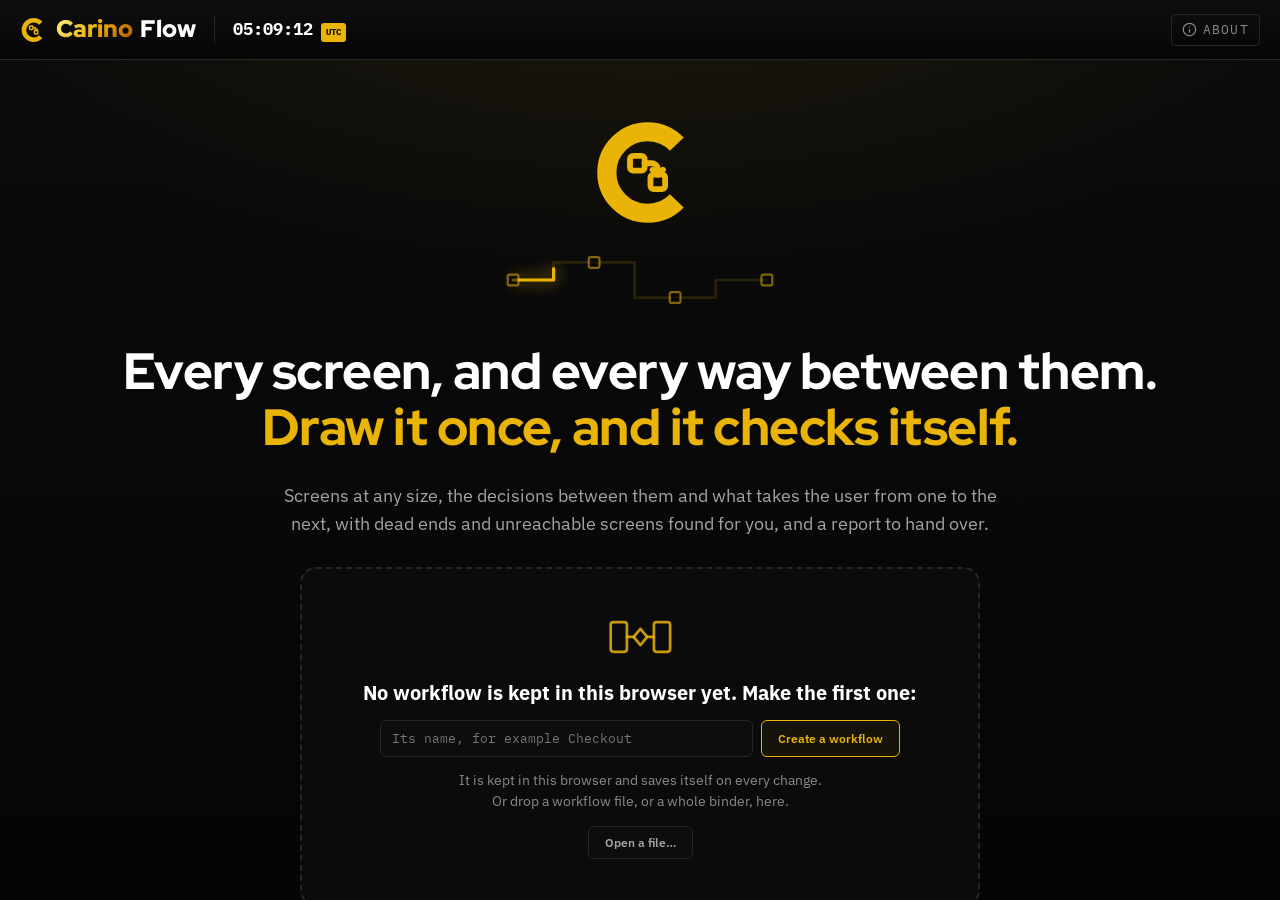
==== commit 3d289582: "Rename, duplicate and merge workflows from the start page Each kept workflow's card now carries five" ====
--- a/index.html
+++ b/index.html
@@ -356,6 +356,17 @@
         </div>
     </dialog>
 
+    <!-- A kept workflow merged into another (openCardMerge, js/app.js). -->
+    <dialog id="mergeDlg" class="dlg" aria-labelledby="mergeTitle">
+        <h2 id="mergeTitle" class="rail-title">Merge</h2>
+        <p id="mergeAsk" class="pf-note"></p>
+        <div id="mergeList" class="merge-list"></div>
+        <p class="pf-note">What both have is merged, the one merged in winning; what only it has is added below. It stays kept as it is.</p>
+        <div class="dlg-foot">
+            <button type="button" class="btn btn-ghost sm" data-act="dlg-close" data-dlg="mergeDlg">Cancel</button>
+        </div>
+    </dialog>
+
     <dialog id="liveDlg" class="dlg" aria-labelledby="liveTitle">
         <h2 id="liveTitle" class="rail-title">Live</h2>
         <div id="liveBody" class="dlg-body"></div>
--- a/css/app.css
+++ b/css/app.css
@@ -456,3 +456,14 @@
     .landing-new-row { flex-direction: column; }
     .landing-drop { padding-inline: 18px; }
 }
+
+/* ---- A card's tools: five of them, so they sit along its foot ---- */
+.landing-card-tools { top: auto; bottom: 8px; padding-left: 6px; background: var(--bg-card); border-radius: 4px; }
+.landing-card-name { padding-right: 0; }
+.landing-card.draft .landing-card-tools { top: 8px; bottom: auto; }
+.landing-card.draft .landing-card-name { padding-right: 56px; }
+.landing-card.renaming .landing-card-open { cursor: default; }
+.landing-card-rename { width: 100%; margin: -3px 0 1px; padding: 4px 8px; font-size: 0.79rem; font-weight: 600; }
+.merge-list { display: flex; flex-direction: column; gap: 6px; margin: 8px 0; max-height: 46vh; overflow-y: auto; }
+.merge-list .merge-into { justify-content: flex-start; text-align: left; text-transform: none; letter-spacing: 0; }
+@media (pointer: coarse) { .landing-card-tools { background: none; padding-left: 0; } }
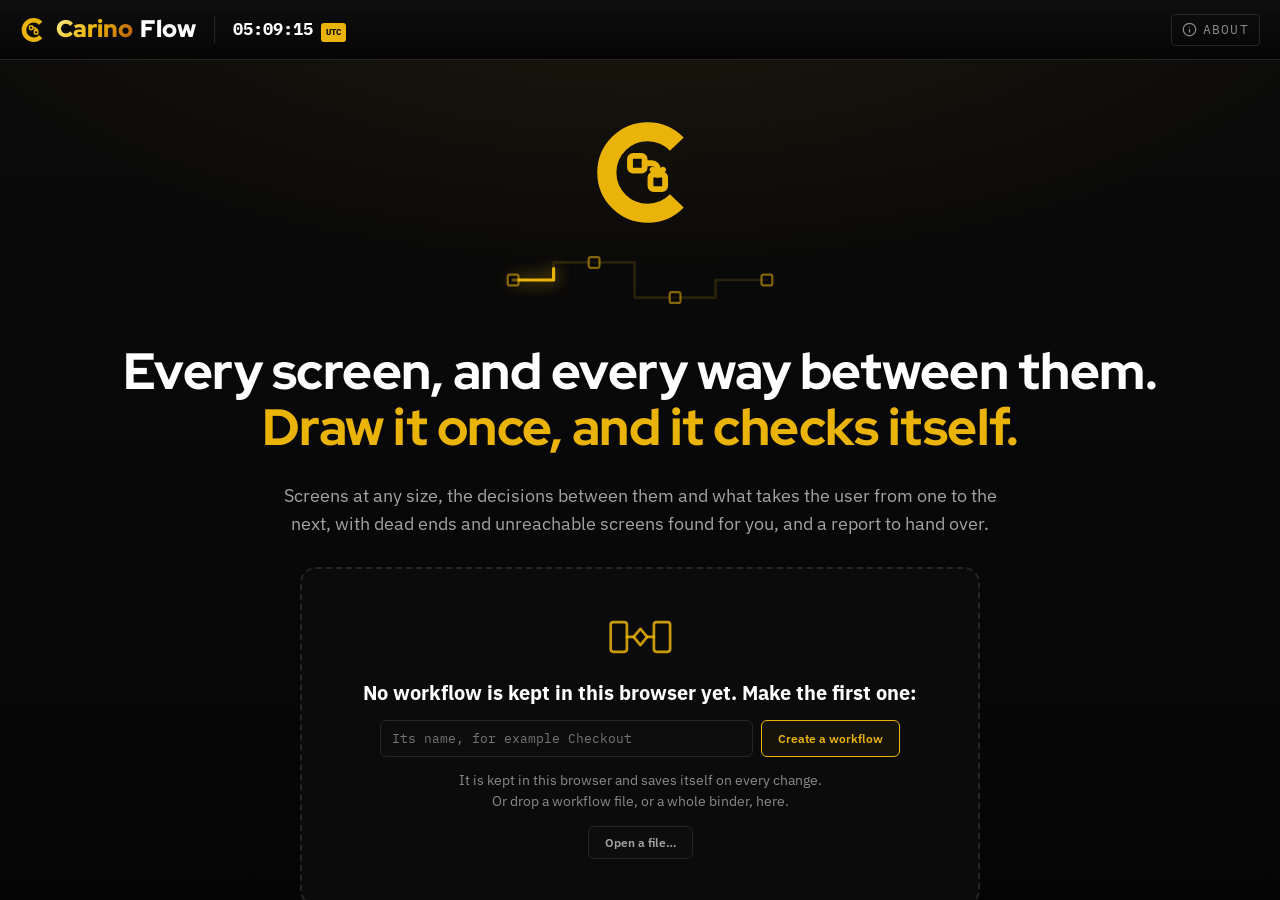
==== commit b5d94526: "Zoom the map with the scroll wheel The wheel now zooms about the pointer, as in Topo, instead of pan" ====
--- a/index.html
+++ b/index.html
@@ -234,7 +234,7 @@
                 <p><strong>Languages:</strong> <span>Give elements a dictionary key and load the interface's dictionaries (es.json and so on) to show the whole workflow in another language. This is separate from the language of Flow itself.</span></p>
                 <p><strong>Blocks and styles:</strong> <span>A block is drawn once and placed on many screens; a style is a named colour or text size. Change either and everything that uses it follows.</span></p>
                 <p><strong>Select several:</strong> <span>Hold Shift and click, or hold Shift and drag a box. Then move, line up, space out, duplicate or delete them together.</span></p>
-                <p><strong>Move around:</strong> <span>Drag the background, scroll to pan, and hold Ctrl while scrolling to zoom. On a touch screen, pinch with two fingers.</span></p>
+                <p><strong>Move around:</strong> <span>Drag the background to pan, and scroll to zoom. On a touch screen, pinch with two fingers.</span></p>
                 <p><strong>Keys:</strong> <span>Delete removes the selection, the arrows move it, Ctrl+D duplicates it, Ctrl+A selects all, Ctrl+Z undoes, Ctrl+S saves a copy.</span></p>
             </div>
         </aside>
